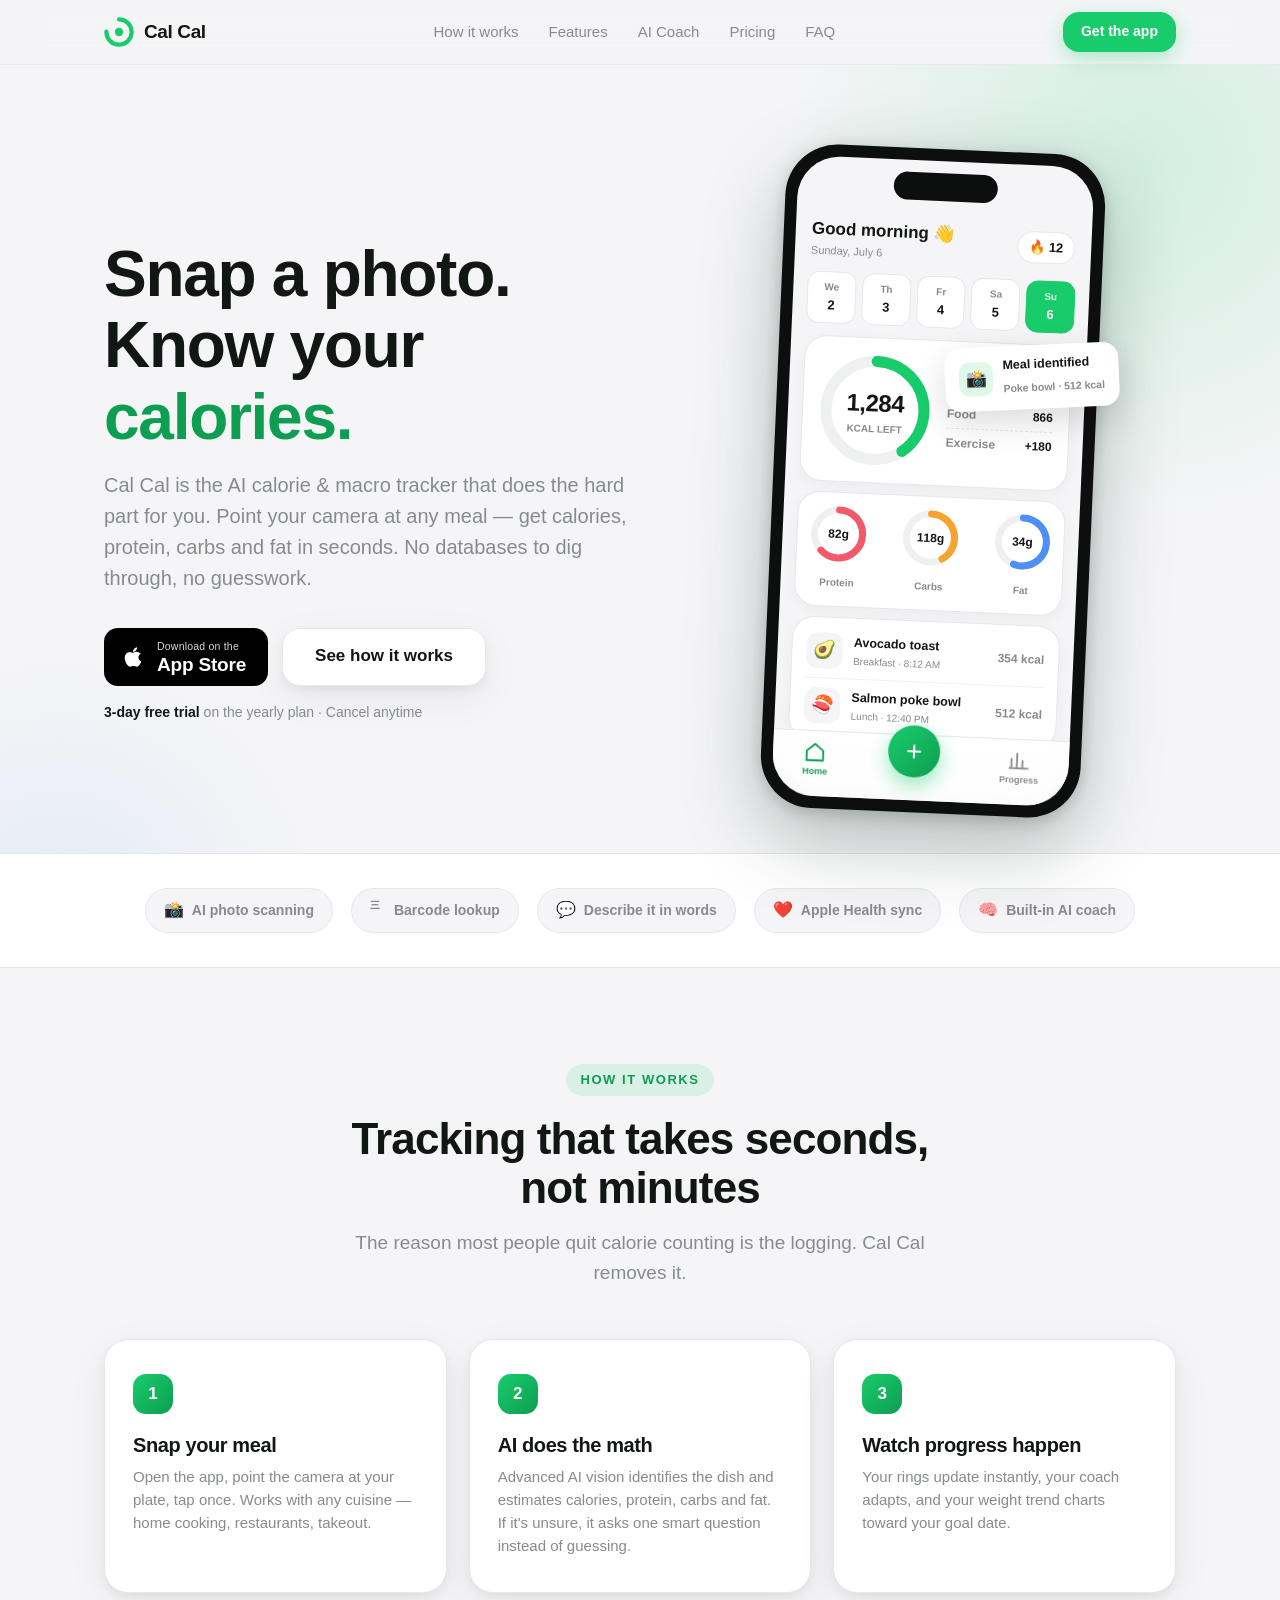
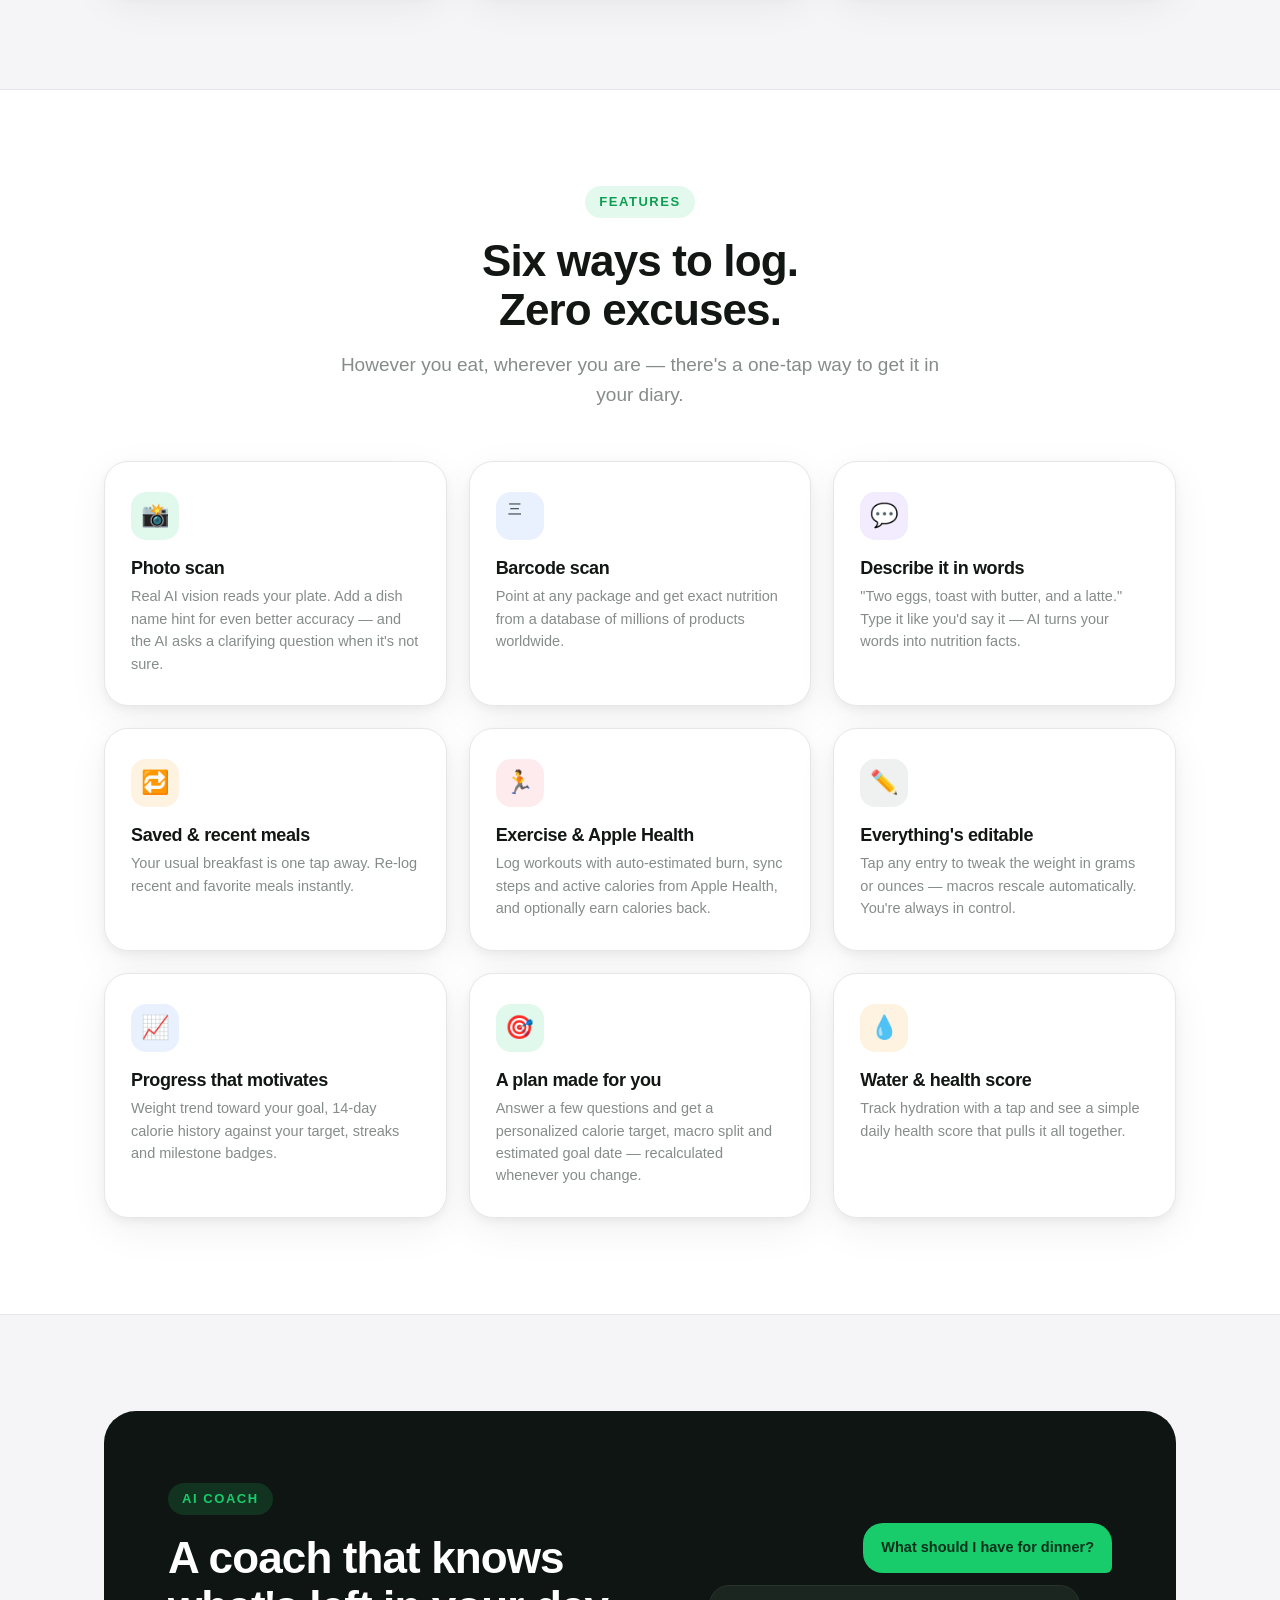
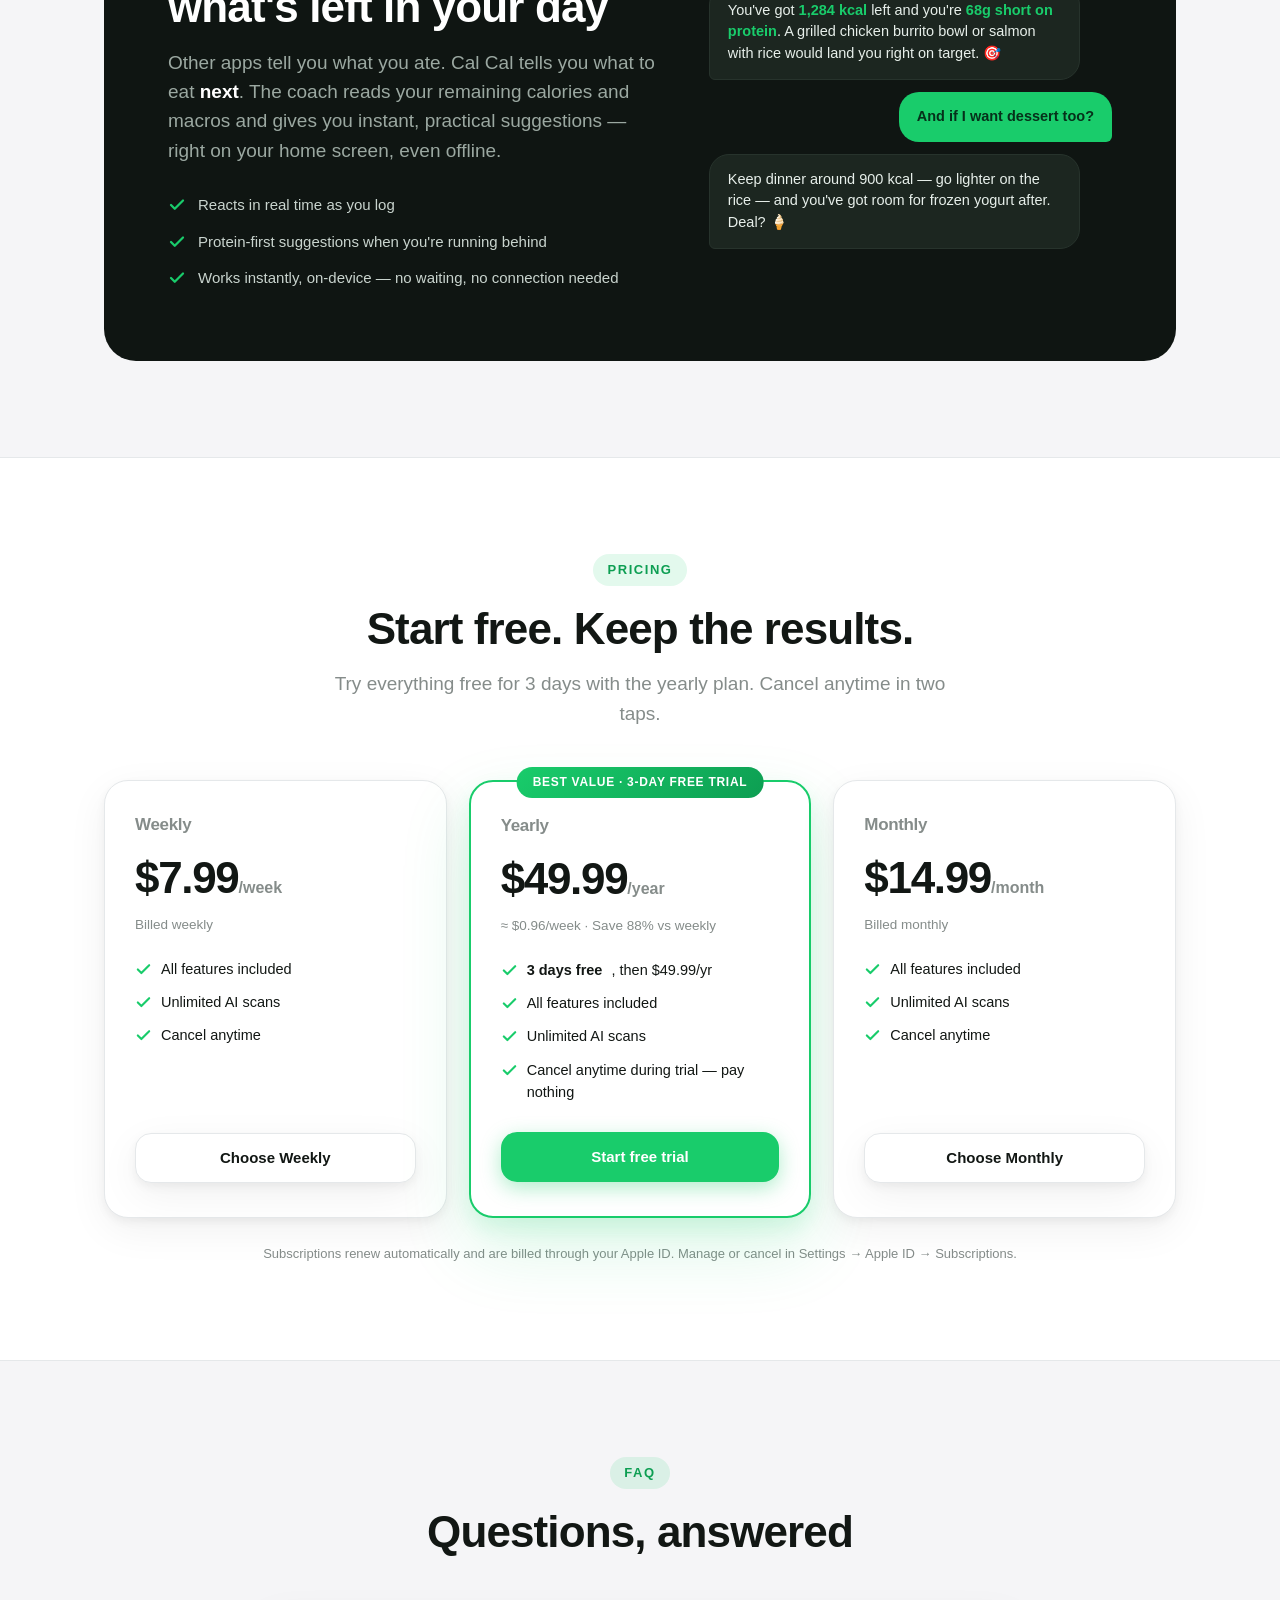
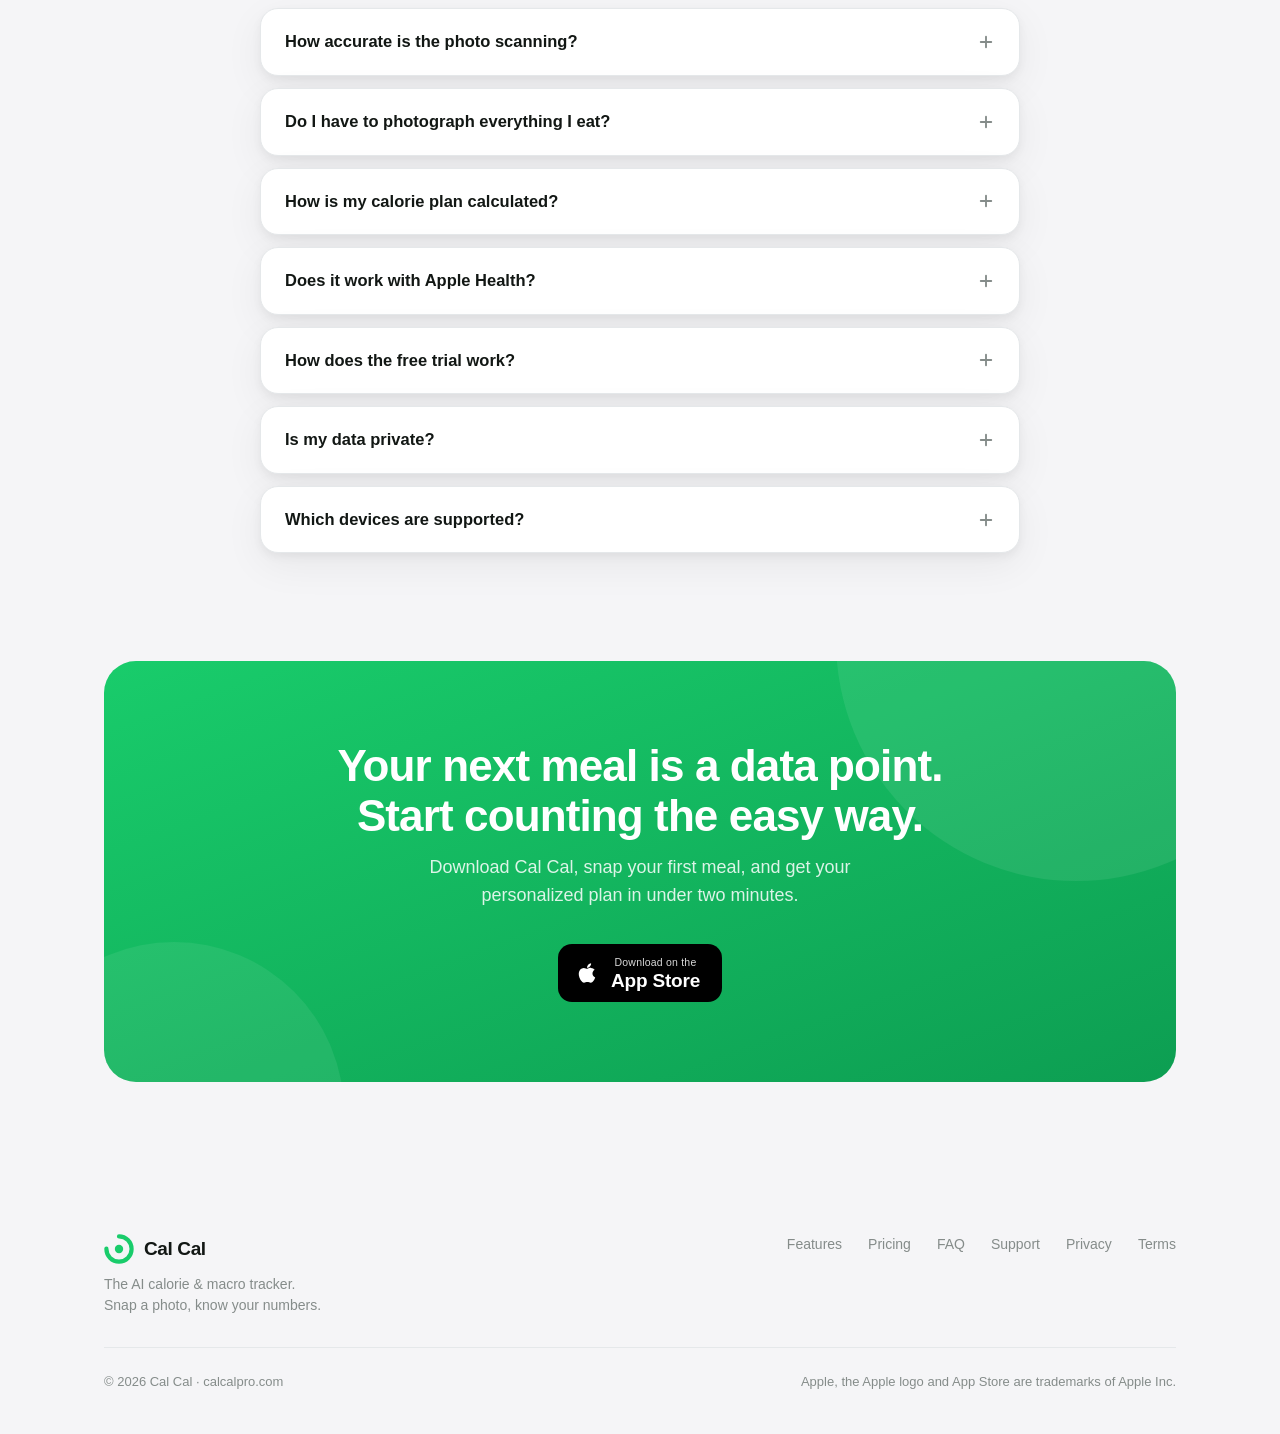
==== index.html @ b58362b8 "Add Cal Cal marketing website for calcalpro.com Static, dependency-free site for the Cal Cal AI calo" ====
<!DOCTYPE html>
<html lang="en">
<head>
<meta charset="UTF-8">
<meta name="viewport" content="width=device-width, initial-scale=1.0">
<title>Cal Cal — Snap a photo. Know your calories.</title>
<meta name="description" content="Cal Cal is the AI calorie & macro tracker. Snap a photo of your meal and get calories, protein, carbs and fat in seconds. Barcode scanning, AI coach, progress charts and Apple Health.">
<link rel="canonical" href="https://calcalpro.com/">
<meta property="og:title" content="Cal Cal — Snap a photo. Know your calories.">
<meta property="og:description" content="The AI calorie & macro tracker. Point your camera at any meal and get calories and macros in seconds.">
<meta property="og:url" content="https://calcalpro.com/">
<meta property="og:type" content="website">
<meta name="twitter:card" content="summary_large_image">
<meta name="theme-color" content="#19CC6B">
<link rel="icon" href="data:image/svg+xml,%3Csvg xmlns='http://www.w3.org/2000/svg' viewBox='0 0 100 100'%3E%3Ccircle cx='50' cy='50' r='42' fill='none' stroke='%2319CC6B' stroke-width='14' stroke-linecap='round' stroke-dasharray='198 66' transform='rotate(-90 50 50)'/%3E%3Ccircle cx='50' cy='50' r='14' fill='%2319CC6B'/%3E%3C/svg%3E">
<style>
  :root{
    --accent:#19CC6B; --accent-dark:#0D9E52;
    --protein:#F2596B; --carbs:#F7A32E; --fat:#4D8FF2;
    --bg:#F5F5F7; --card:#FFFFFF;
    --ink:#121714; --ink-2:#858C8A; --hairline:#E5E8EA;
    --radius:24px;
    --shadow:0 4px 10px rgba(0,0,0,.05), 0 12px 40px rgba(0,0,0,.06);
    --font:-apple-system,BlinkMacSystemFont,"SF Pro Display","Segoe UI",Roboto,Inter,Helvetica,Arial,sans-serif;
  }
  *{margin:0;padding:0;box-sizing:border-box}
  html{scroll-behavior:smooth;-webkit-text-size-adjust:100%}
  body{font-family:var(--font);background:var(--bg);color:var(--ink);line-height:1.55;overflow-x:hidden}
  img,svg{display:block;max-width:100%}
  a{color:inherit;text-decoration:none}
  .wrap{max-width:1120px;margin:0 auto;padding:0 24px}
  section{padding:96px 0}
  h1,h2,h3{letter-spacing:-.02em;line-height:1.12}
  h2{font-size:clamp(30px,4.4vw,44px);font-weight:800}
  .kicker{display:inline-block;font-size:13px;font-weight:700;letter-spacing:.12em;text-transform:uppercase;color:var(--accent-dark);background:rgba(25,204,107,.12);padding:6px 14px;border-radius:999px;margin-bottom:18px}
  .sub{font-size:19px;color:var(--ink-2);max-width:640px;margin-top:16px}
  .center{text-align:center}
  .center .sub{margin-left:auto;margin-right:auto}

  /* ---------- header ---------- */
  header{position:sticky;top:0;z-index:50;background:rgba(245,245,247,.82);backdrop-filter:saturate(180%) blur(18px);-webkit-backdrop-filter:saturate(180%) blur(18px);border-bottom:1px solid rgba(0,0,0,.05)}
  .nav{display:flex;align-items:center;justify-content:space-between;height:64px}
  .logo{display:flex;align-items:center;gap:10px;font-weight:800;font-size:19px;letter-spacing:-.02em}
  .logo svg{width:30px;height:30px}
  .nav-links{display:flex;gap:30px;font-size:15px;font-weight:500;color:var(--ink-2)}
  .nav-links a:hover{color:var(--ink)}
  .btn{display:inline-flex;align-items:center;justify-content:center;gap:8px;font-weight:600;border-radius:16px;cursor:pointer;transition:transform .15s ease,box-shadow .15s ease,background .15s ease;border:0}
  .btn:active{transform:scale(.97)}
  .btn-primary{background:var(--accent);color:#fff;box-shadow:0 6px 20px rgba(25,204,107,.35)}
  .btn-primary:hover{background:var(--accent-dark)}
  .btn-nav{height:40px;padding:0 18px;font-size:14px}
  .btn-big{height:58px;padding:0 32px;font-size:17px;border-radius:18px}
  .btn-ghost{background:#fff;color:var(--ink);border:1px solid var(--hairline);box-shadow:var(--shadow)}
  .btn-ghost:hover{border-color:#d5d9db}
  @media(max-width:760px){.nav-links{display:none}}

  /* ---------- hero ---------- */
  .hero{padding:84px 0 40px;position:relative}
  .hero .wrap{display:grid;grid-template-columns:1.05fr .95fr;gap:48px;align-items:center}
  .hero h1{font-size:clamp(40px,6vw,64px);font-weight:800}
  .hero h1 em{font-style:normal;color:var(--accent-dark);position:relative;white-space:nowrap}
  .hero .sub{font-size:20px}
  .hero-ctas{display:flex;gap:14px;margin-top:34px;flex-wrap:wrap;align-items:center}
  .hero-note{margin-top:16px;font-size:14px;color:var(--ink-2)}
  .hero-note strong{color:var(--ink)}
  .hero-bg{position:absolute;inset:0;pointer-events:none;overflow:hidden}
  .hero-bg::before{content:"";position:absolute;width:720px;height:720px;right:-220px;top:-260px;border-radius:50%;background:radial-gradient(closest-side,rgba(25,204,107,.16),transparent)}
  .hero-bg::after{content:"";position:absolute;width:520px;height:520px;left:-200px;bottom:-320px;border-radius:50%;background:radial-gradient(closest-side,rgba(77,143,242,.10),transparent)}
  @media(max-width:900px){.hero .wrap{grid-template-columns:1fr;gap:56px}.hero{padding-top:56px}}

  /* app store badge */
  .store-badge{display:inline-flex;align-items:center;gap:11px;background:#000;color:#fff;border-radius:14px;padding:10px 22px 10px 16px;transition:transform .15s ease,opacity .15s ease}
  .store-badge:hover{opacity:.85}
  .store-badge:active{transform:scale(.97)}
  .store-badge .apple{width:26px;height:26px}
  .store-badge small{display:block;font-size:10.5px;font-weight:400;opacity:.85;letter-spacing:.02em}
  .store-badge b{display:block;font-size:19px;font-weight:600;letter-spacing:-.01em;line-height:1.15}

  /* ---------- phone mockup ---------- */
  .phone-scene{display:flex;justify-content:center;perspective:1200px}
  .phone{width:320px;background:#0d0f0e;border-radius:52px;padding:12px;box-shadow:0 30px 80px rgba(10,40,25,.28),0 4px 16px rgba(0,0,0,.18);transform:rotate(2.5deg)}
  .screen{background:var(--bg);border-radius:42px;overflow:hidden;position:relative;padding:14px 14px 0;height:640px}
  .notch{position:absolute;top:12px;left:50%;transform:translateX(-50%);width:104px;height:28px;background:#0d0f0e;border-radius:16px;z-index:5}
  .scr-head{display:flex;align-items:center;justify-content:space-between;margin:46px 2px 12px}
  .scr-head .hi{font-size:17px;font-weight:700}
  .scr-head .hi small{display:block;font-size:11px;font-weight:500;color:var(--ink-2)}
  .flame{display:flex;align-items:center;gap:5px;background:#fff;border:1px solid var(--hairline);border-radius:999px;padding:5px 11px;font-size:13px;font-weight:700}
  .days{display:flex;gap:6px;margin-bottom:12px}
  .day{flex:1;text-align:center;font-size:10px;font-weight:600;color:var(--ink-2);background:#fff;border:1px solid var(--hairline);border-radius:12px;padding:7px 0}
  .day b{display:block;font-size:13px;color:var(--ink)}
  .day.on{background:var(--accent);border-color:var(--accent);color:rgba(255,255,255,.85)}
  .day.on b{color:#fff}
  .cardm{background:#fff;border:1px solid var(--hairline);border-radius:22px;box-shadow:0 4px 14px rgba(0,0,0,.04)}
  .cal-card{display:flex;align-items:center;gap:16px;padding:16px}
  .ring-wrap{position:relative;width:112px;height:112px;flex:none}
  .ring-wrap svg{transform:rotate(-90deg)}
  .ring-track{fill:none;stroke:#EEF1F0;stroke-width:11}
  .ring-fill{fill:none;stroke:var(--accent);stroke-width:11;stroke-linecap:round;stroke-dasharray:308;stroke-dashoffset:308;transition:stroke-dashoffset 1.4s cubic-bezier(.22,.9,.35,1)}
  .ring-label{position:absolute;inset:0;display:flex;flex-direction:column;align-items:center;justify-content:center;text-align:center}
  .ring-label b{font-size:24px;letter-spacing:-.02em}
  .ring-label span{font-size:10px;color:var(--ink-2);font-weight:600}
  .cal-side{flex:1}
  .cal-side .row{display:flex;justify-content:space-between;font-size:12px;color:var(--ink-2);font-weight:600;padding:5px 0;border-bottom:1px dashed var(--hairline)}
  .cal-side .row:last-child{border-bottom:0}
  .cal-side .row b{color:var(--ink);font-weight:700}
  .macros{display:flex;gap:10px;margin-top:10px}
  .macro{flex:1;padding:12px 8px;text-align:center}
  .mring{position:relative;width:58px;height:58px;margin:0 auto 6px}
  .mring svg{transform:rotate(-90deg)}
  .mtrack{fill:none;stroke:#EEF1F0;stroke-width:7}
  .mfill{fill:none;stroke-width:7;stroke-linecap:round;stroke-dasharray:151;stroke-dashoffset:151;transition:stroke-dashoffset 1.2s cubic-bezier(.22,.9,.35,1)}
  .mfill.p{stroke:var(--protein)} .mfill.c{stroke:var(--carbs)} .mfill.f{stroke:var(--fat)}
  .mring b{position:absolute;inset:0;display:flex;align-items:center;justify-content:center;font-size:12px;font-weight:700}
  .macro span{font-size:10px;font-weight:600;color:var(--ink-2)}
  .food{margin-top:10px;padding:6px 14px}
  .food-row{display:flex;align-items:center;gap:11px;padding:9px 0;border-bottom:1px solid #F0F2F3}
  .food-row:last-child{border-bottom:0}
  .food-emoji{width:36px;height:36px;border-radius:11px;background:var(--bg);display:flex;align-items:center;justify-content:center;font-size:18px;flex:none}
  .food-name{font-size:12.5px;font-weight:700}
  .food-name small{display:block;font-size:10px;font-weight:500;color:var(--ink-2)}
  .food-kcal{margin-left:auto;font-size:12px;font-weight:700;color:var(--ink-2)}
  .tabbar{position:absolute;left:0;right:0;bottom:0;height:66px;background:rgba(255,255,255,.95);backdrop-filter:blur(10px);border-top:1px solid var(--hairline);display:flex;align-items:center;justify-content:space-around;padding-bottom:8px}
  .tab{font-size:9px;font-weight:600;color:var(--ink-2);text-align:center}
  .tab.on{color:var(--accent-dark)}
  .tab svg{width:22px;height:22px;margin:0 auto 2px}
  .plus{width:52px;height:52px;border-radius:50%;background:linear-gradient(135deg,var(--accent),var(--accent-dark));display:flex;align-items:center;justify-content:center;color:#fff;font-size:28px;font-weight:400;box-shadow:0 8px 20px rgba(25,204,107,.45);margin-top:-26px}
  .scan-chip{position:absolute;top:196px;right:-26px;background:#fff;border-radius:16px;box-shadow:0 12px 34px rgba(0,0,0,.14);padding:10px 14px;display:flex;gap:10px;align-items:center;transform:rotate(-2.5deg);animation:float 5s ease-in-out infinite}
  .scan-chip .ico{width:34px;height:34px;border-radius:10px;background:rgba(25,204,107,.14);display:flex;align-items:center;justify-content:center;font-size:17px}
  .scan-chip b{font-size:12.5px;display:block}
  .scan-chip small{font-size:10.5px;color:var(--ink-2);font-weight:600}
  @keyframes float{0%,100%{transform:rotate(-2.5deg) translateY(0)}50%{transform:rotate(-2.5deg) translateY(-9px)}}
  @media(max-width:380px){.phone{width:290px}.screen{height:600px}}

  /* ---------- logos strip ---------- */
  .strip{padding:34px 0;border-top:1px solid var(--hairline);border-bottom:1px solid var(--hairline);background:#fff}
  .strip .wrap{display:flex;gap:18px;justify-content:center;flex-wrap:wrap}
  .pill{display:flex;align-items:center;gap:8px;font-size:14px;font-weight:600;color:var(--ink-2);background:var(--bg);border:1px solid var(--hairline);border-radius:999px;padding:9px 18px}
  .pill span{font-size:16px}

  /* ---------- how it works ---------- */
  .steps{display:grid;grid-template-columns:repeat(3,1fr);gap:22px;margin-top:52px}
  .step{background:var(--card);border:1px solid var(--hairline);border-radius:var(--radius);padding:34px 28px;box-shadow:var(--shadow);position:relative}
  .step .num{width:40px;height:40px;border-radius:13px;background:linear-gradient(135deg,var(--accent),var(--accent-dark));color:#fff;font-weight:800;font-size:17px;display:flex;align-items:center;justify-content:center;margin-bottom:20px}
  .step h3{font-size:20px;margin-bottom:8px}
  .step p{color:var(--ink-2);font-size:15px}
  @media(max-width:820px){.steps{grid-template-columns:1fr}}

  /* ---------- features ---------- */
  .feat-grid{display:grid;grid-template-columns:repeat(3,1fr);gap:22px;margin-top:52px}
  .feat{background:var(--card);border:1px solid var(--hairline);border-radius:var(--radius);padding:30px 26px;box-shadow:var(--shadow);transition:transform .25s ease,box-shadow .25s ease}
  .feat:hover{transform:translateY(-4px);box-shadow:0 10px 18px rgba(0,0,0,.06),0 24px 60px rgba(0,0,0,.09)}
  .feat .ico{width:48px;height:48px;border-radius:15px;display:flex;align-items:center;justify-content:center;font-size:23px;margin-bottom:18px}
  .feat h3{font-size:18px;margin-bottom:7px}
  .feat p{color:var(--ink-2);font-size:14.5px}
  .t-green{background:rgba(25,204,107,.13)} .t-red{background:rgba(242,89,107,.12)} .t-amber{background:rgba(247,163,46,.14)} .t-blue{background:rgba(77,143,242,.12)} .t-purple{background:rgba(148,102,242,.12)} .t-gray{background:#EEF1F0}
  @media(max-width:900px){.feat-grid{grid-template-columns:repeat(2,1fr)}}
  @media(max-width:600px){.feat-grid{grid-template-columns:1fr}}

  /* ---------- coach ---------- */
  .coach{background:#0F1512;border-radius:32px;color:#fff;overflow:hidden}
  .coach-inner{display:grid;grid-template-columns:1.1fr .9fr;gap:48px;align-items:center;padding:72px 64px}
  .coach h2{color:#fff}
  .coach .sub{color:#9BA8A1}
  .coach .kicker{background:rgba(25,204,107,.16);color:var(--accent)}
  .chat{display:flex;flex-direction:column;gap:12px}
  .bubble{max-width:92%;padding:14px 18px;border-radius:20px;font-size:14.5px;line-height:1.5}
  .bubble.ai{background:#1C2620;border:1px solid #27332C;border-bottom-left-radius:6px;color:#E7EFEA}
  .bubble.ai b{color:var(--accent)}
  .bubble.me{background:var(--accent);color:#06301A;font-weight:600;align-self:flex-end;border-bottom-right-radius:6px}
  .coach-list{margin-top:28px;display:flex;flex-direction:column;gap:13px}
  .coach-li{display:flex;gap:12px;align-items:flex-start;font-size:15px;color:#C9D4CE}
  .coach-li svg{flex:none;margin-top:3px}
  @media(max-width:900px){.coach-inner{grid-template-columns:1fr;padding:48px 30px}}

  /* ---------- pricing ---------- */
  .plans{display:grid;grid-template-columns:repeat(3,1fr);gap:22px;margin-top:52px;align-items:stretch}
  .plan{background:var(--card);border:1px solid var(--hairline);border-radius:var(--radius);padding:34px 30px;box-shadow:var(--shadow);display:flex;flex-direction:column;position:relative}
  .plan.hot{border:2px solid var(--accent);box-shadow:0 10px 20px rgba(25,204,107,.12),0 30px 70px rgba(25,204,107,.16)}
  .plan .tag{position:absolute;top:-15px;left:50%;transform:translateX(-50%);background:linear-gradient(135deg,var(--accent),var(--accent-dark));color:#fff;font-size:12px;font-weight:700;letter-spacing:.06em;padding:6px 16px;border-radius:999px;white-space:nowrap}
  .plan h3{font-size:17px;color:var(--ink-2);font-weight:600}
  .price{font-size:44px;font-weight:800;letter-spacing:-.03em;margin:10px 0 2px}
  .price small{font-size:16px;font-weight:600;color:var(--ink-2);letter-spacing:0}
  .per{font-size:13.5px;color:var(--ink-2);margin-bottom:22px}
  .plan ul{list-style:none;display:flex;flex-direction:column;gap:11px;font-size:14.5px;margin-bottom:28px}
  .plan li{display:flex;gap:9px;align-items:flex-start}
  .plan li svg{flex:none;margin-top:3px}
  .plan .btn{margin-top:auto;width:100%;height:50px;font-size:15px}
  .fineprint{margin-top:26px;font-size:13px;color:var(--ink-2);text-align:center}
  @media(max-width:860px){.plans{grid-template-columns:1fr;max-width:420px;margin-left:auto;margin-right:auto}}

  /* ---------- faq ---------- */
  .faq{max-width:760px;margin:52px auto 0}
  details{background:var(--card);border:1px solid var(--hairline);border-radius:18px;margin-bottom:12px;box-shadow:var(--shadow);overflow:hidden}
  summary{list-style:none;cursor:pointer;padding:20px 24px;font-weight:700;font-size:16.5px;display:flex;justify-content:space-between;align-items:center;gap:16px}
  summary::-webkit-details-marker{display:none}
  summary .chev{flex:none;transition:transform .25s ease;color:var(--ink-2)}
  details[open] summary .chev{transform:rotate(45deg)}
  details .a{padding:0 24px 20px;color:var(--ink-2);font-size:15px}

  /* ---------- final cta ---------- */
  .final{background:linear-gradient(160deg,var(--accent) 0%,var(--accent-dark) 100%);border-radius:32px;color:#fff;text-align:center;padding:80px 32px;position:relative;overflow:hidden}
  .final::before{content:"";position:absolute;width:480px;height:480px;border-radius:50%;background:rgba(255,255,255,.08);top:-260px;right:-140px}
  .final::after{content:"";position:absolute;width:340px;height:340px;border-radius:50%;background:rgba(255,255,255,.07);bottom:-200px;left:-100px}
  .final h2{color:#fff;position:relative}
  .final p{color:rgba(255,255,255,.85);font-size:18px;margin:14px auto 34px;max-width:520px;position:relative}
  .final .store-badge{position:relative}

  /* ---------- footer ---------- */
  footer{padding:56px 0 42px;color:var(--ink-2);font-size:14px}
  .foot{display:flex;justify-content:space-between;gap:28px;flex-wrap:wrap;align-items:flex-start}
  .foot .logo{color:var(--ink)}
  .foot-links{display:flex;gap:26px;flex-wrap:wrap}
  .foot-links a:hover{color:var(--ink)}
  .copyright{margin-top:30px;padding-top:24px;border-top:1px solid var(--hairline);display:flex;justify-content:space-between;gap:12px;flex-wrap:wrap;font-size:13px}

  /* ---------- reveal ---------- */
  .reveal{opacity:0;transform:translateY(26px);transition:opacity .7s ease,transform .7s ease}
  .reveal.in{opacity:1;transform:none}
  @media(prefers-reduced-motion:reduce){
    .reveal{opacity:1;transform:none;transition:none}
    .scan-chip{animation:none}
    html{scroll-behavior:auto}
  }
</style>
</head>
<body>

<header>
  <div class="wrap nav">
    <a class="logo" href="#top" aria-label="Cal Cal home">
      <svg viewBox="0 0 100 100" aria-hidden="true"><circle cx="50" cy="50" r="42" fill="none" stroke="#19CC6B" stroke-width="14" stroke-linecap="round" stroke-dasharray="198 66" transform="rotate(-90 50 50)"/><circle cx="50" cy="50" r="14" fill="#19CC6B"/></svg>
      Cal Cal
    </a>
    <nav class="nav-links" aria-label="Main">
      <a href="#how">How it works</a>
      <a href="#features">Features</a>
      <a href="#coach">AI Coach</a>
      <a href="#pricing">Pricing</a>
      <a href="#faq">FAQ</a>
    </nav>
    <a class="btn btn-primary btn-nav" href="#pricing">Get the app</a>
  </div>
</header>

<!-- ================= HERO ================= -->
<section class="hero" id="top">
  <div class="hero-bg" aria-hidden="true"></div>
  <div class="wrap">
    <div>
      <h1>Snap a photo.<br>Know your <em>calories.</em></h1>
      <p class="sub">Cal Cal is the AI calorie &amp; macro tracker that does the hard part for you. Point your camera at any meal — get calories, protein, carbs and fat in seconds. No databases to dig through, no guesswork.</p>
      <div class="hero-ctas">
        <a class="store-badge" href="#pricing" aria-label="Download on the App Store">
          <svg class="apple" viewBox="0 0 24 24" fill="currentColor" aria-hidden="true"><path d="M17.05 20.28c-.98.95-2.05.8-3.08.35-1.09-.46-2.09-.48-3.24 0-1.44.62-2.2.44-3.06-.35C2.79 15.25 3.51 7.59 9.05 7.31c1.35.07 2.29.74 3.08.8 1.18-.24 2.31-.93 3.57-.84 1.51.12 2.65.72 3.4 1.8-3.12 1.87-2.38 5.98.48 7.13-.57 1.5-1.31 2.99-2.53 4.08ZM12.03 7.25c-.15-2.23 1.66-4.07 3.74-4.25.29 2.58-2.34 4.5-3.74 4.25Z"/></svg>
          <span><small>Download on the</small><b>App Store</b></span>
        </a>
        <a class="btn btn-ghost btn-big" href="#how">See how it works</a>
      </div>
      <p class="hero-note"><strong>3-day free trial</strong> on the yearly plan · Cancel anytime</p>
    </div>

    <div class="phone-scene reveal">
      <div style="position:relative">
        <div class="phone" aria-hidden="true">
          <div class="screen">
            <div class="notch"></div>
            <div class="scr-head">
              <div class="hi">Good morning 👋<small>Sunday, July 6</small></div>
              <div class="flame">🔥 12</div>
            </div>
            <div class="days">
              <div class="day">We<b>2</b></div><div class="day">Th<b>3</b></div><div class="day">Fr<b>4</b></div><div class="day">Sa<b>5</b></div><div class="day on">Su<b>6</b></div>
            </div>
            <div class="cardm cal-card">
              <div class="ring-wrap">
                <svg width="112" height="112" viewBox="0 0 112 112">
                  <circle class="ring-track" cx="56" cy="56" r="49"/>
                  <circle class="ring-fill" id="calRing" cx="56" cy="56" r="49"/>
                </svg>
                <div class="ring-label"><b>1,284</b><span>KCAL LEFT</span></div>
              </div>
              <div class="cal-side">
                <div class="row">Goal <b>2,150</b></div>
                <div class="row">Food <b>866</b></div>
                <div class="row">Exercise <b>+180</b></div>
              </div>
            </div>
            <div class="cardm macros">
              <div class="macro">
                <div class="mring"><svg width="58" height="58" viewBox="0 0 58 58"><circle class="mtrack" cx="29" cy="29" r="24"/><circle class="mfill p" data-fill="62" cx="29" cy="29" r="24"/></svg><b>82g</b></div>
                <span>Protein</span>
              </div>
              <div class="macro">
                <div class="mring"><svg width="58" height="58" viewBox="0 0 58 58"><circle class="mtrack" cx="29" cy="29" r="24"/><circle class="mfill c" data-fill="41" cx="29" cy="29" r="24"/></svg><b>118g</b></div>
                <span>Carbs</span>
              </div>
              <div class="macro">
                <div class="mring"><svg width="58" height="58" viewBox="0 0 58 58"><circle class="mtrack" cx="29" cy="29" r="24"/><circle class="mfill f" data-fill="55" cx="29" cy="29" r="24"/></svg><b>34g</b></div>
                <span>Fat</span>
              </div>
            </div>
            <div class="cardm food">
              <div class="food-row">
                <div class="food-emoji">🥑</div>
                <div class="food-name">Avocado toast<small>Breakfast · 8:12 AM</small></div>
                <div class="food-kcal">354 kcal</div>
              </div>
              <div class="food-row">
                <div class="food-emoji">🍣</div>
                <div class="food-name">Salmon poke bowl<small>Lunch · 12:40 PM</small></div>
                <div class="food-kcal">512 kcal</div>
              </div>
            </div>
            <div class="tabbar">
              <div class="tab on"><svg viewBox="0 0 24 24" fill="none" stroke="currentColor" stroke-width="2" stroke-linecap="round" stroke-linejoin="round"><path d="M3 10.5 12 3l9 7.5V21H3z"/></svg>Home</div>
              <div class="plus">+</div>
              <div class="tab"><svg viewBox="0 0 24 24" fill="none" stroke="currentColor" stroke-width="2" stroke-linecap="round"><path d="M4 20V10M10 20V4M16 20v-8M22 20H2"/></svg>Progress</div>
            </div>
          </div>
        </div>
        <div class="scan-chip">
          <div class="ico">📸</div>
          <div><b>Meal identified</b><small>Poke bowl · 512 kcal</small></div>
        </div>
      </div>
    </div>
  </div>
</section>

<!-- ================= STRIP ================= -->
<div class="strip">
  <div class="wrap">
    <div class="pill"><span>📸</span> AI photo scanning</div>
    <div class="pill"><span>㆔</span> Barcode lookup</div>
    <div class="pill"><span>💬</span> Describe it in words</div>
    <div class="pill"><span>❤️</span> Apple Health sync</div>
    <div class="pill"><span>🧠</span> Built-in AI coach</div>
  </div>
</div>

<!-- ================= HOW ================= -->
<section id="how">
  <div class="wrap center">
    <span class="kicker">How it works</span>
    <h2>Tracking that takes seconds,<br>not minutes</h2>
    <p class="sub">The reason most people quit calorie counting is the logging. Cal Cal removes it.</p>
    <div class="steps">
      <div class="step reveal" style="text-align:left">
        <div class="num">1</div>
        <h3>Snap your meal</h3>
        <p>Open the app, point the camera at your plate, tap once. Works with any cuisine — home cooking, restaurants, takeout.</p>
      </div>
      <div class="step reveal" style="text-align:left;transition-delay:.1s">
        <div class="num">2</div>
        <h3>AI does the math</h3>
        <p>Advanced AI vision identifies the dish and estimates calories, protein, carbs and fat. If it's unsure, it asks one smart question instead of guessing.</p>
      </div>
      <div class="step reveal" style="text-align:left;transition-delay:.2s">
        <div class="num">3</div>
        <h3>Watch progress happen</h3>
        <p>Your rings update instantly, your coach adapts, and your weight trend charts toward your goal date.</p>
      </div>
    </div>
  </div>
</section>

<!-- ================= FEATURES ================= -->
<section id="features" style="background:#fff;border-top:1px solid var(--hairline);border-bottom:1px solid var(--hairline)">
  <div class="wrap center">
    <span class="kicker">Features</span>
    <h2>Six ways to log.<br>Zero excuses.</h2>
    <p class="sub">However you eat, wherever you are — there's a one-tap way to get it in your diary.</p>
    <div class="feat-grid" style="text-align:left">
      <div class="feat reveal"><div class="ico t-green">📸</div><h3>Photo scan</h3><p>Real AI vision reads your plate. Add a dish name hint for even better accuracy — and the AI asks a clarifying question when it's not sure.</p></div>
      <div class="feat reveal" style="transition-delay:.05s"><div class="ico t-blue">㆔</div><h3>Barcode scan</h3><p>Point at any package and get exact nutrition from a database of millions of products worldwide.</p></div>
      <div class="feat reveal" style="transition-delay:.1s"><div class="ico t-purple">💬</div><h3>Describe it in words</h3><p>"Two eggs, toast with butter, and a latte." Type it like you'd say it — AI turns your words into nutrition facts.</p></div>
      <div class="feat reveal"><div class="ico t-amber">🔁</div><h3>Saved &amp; recent meals</h3><p>Your usual breakfast is one tap away. Re-log recent and favorite meals instantly.</p></div>
      <div class="feat reveal" style="transition-delay:.05s"><div class="ico t-red">🏃</div><h3>Exercise &amp; Apple Health</h3><p>Log workouts with auto-estimated burn, sync steps and active calories from Apple Health, and optionally earn calories back.</p></div>
      <div class="feat reveal" style="transition-delay:.1s"><div class="ico t-gray">✏️</div><h3>Everything's editable</h3><p>Tap any entry to tweak the weight in grams or ounces — macros rescale automatically. You're always in control.</p></div>
      <div class="feat reveal"><div class="ico t-blue">📈</div><h3>Progress that motivates</h3><p>Weight trend toward your goal, 14-day calorie history against your target, streaks and milestone badges.</p></div>
      <div class="feat reveal" style="transition-delay:.05s"><div class="ico t-green">🎯</div><h3>A plan made for you</h3><p>Answer a few questions and get a personalized calorie target, macro split and estimated goal date — recalculated whenever you change.</p></div>
      <div class="feat reveal" style="transition-delay:.1s"><div class="ico t-amber">💧</div><h3>Water &amp; health score</h3><p>Track hydration with a tap and see a simple daily health score that pulls it all together.</p></div>
    </div>
  </div>
</section>

<!-- ================= COACH ================= -->
<section id="coach">
  <div class="wrap">
    <div class="coach reveal">
      <div class="coach-inner">
        <div>
          <span class="kicker">AI Coach</span>
          <h2>A coach that knows what's left in your day</h2>
          <p class="sub">Other apps tell you what you ate. Cal Cal tells you what to eat <b style="color:#fff">next</b>. The coach reads your remaining calories and macros and gives you instant, practical suggestions — right on your home screen, even offline.</p>
          <div class="coach-list">
            <div class="coach-li"><svg width="18" height="18" viewBox="0 0 24 24" fill="none" stroke="#19CC6B" stroke-width="3" stroke-linecap="round" stroke-linejoin="round"><path d="M20 6 9 17l-5-5"/></svg>Reacts in real time as you log</div>
            <div class="coach-li"><svg width="18" height="18" viewBox="0 0 24 24" fill="none" stroke="#19CC6B" stroke-width="3" stroke-linecap="round" stroke-linejoin="round"><path d="M20 6 9 17l-5-5"/></svg>Protein-first suggestions when you're running behind</div>
            <div class="coach-li"><svg width="18" height="18" viewBox="0 0 24 24" fill="none" stroke="#19CC6B" stroke-width="3" stroke-linecap="round" stroke-linejoin="round"><path d="M20 6 9 17l-5-5"/></svg>Works instantly, on-device — no waiting, no connection needed</div>
          </div>
        </div>
        <div class="chat" aria-hidden="true">
          <div class="bubble me">What should I have for dinner?</div>
          <div class="bubble ai">You've got <b>1,284 kcal</b> left and you're <b>68g short on protein</b>. A grilled chicken burrito bowl or salmon with rice would land you right on target. 🎯</div>
          <div class="bubble me">And if I want dessert too?</div>
          <div class="bubble ai">Keep dinner around 900 kcal — go lighter on the rice — and you've got room for frozen yogurt after. Deal? 🍦</div>
        </div>
      </div>
    </div>
  </div>
</section>

<!-- ================= PRICING ================= -->
<section id="pricing" style="background:#fff;border-top:1px solid var(--hairline);border-bottom:1px solid var(--hairline)">
  <div class="wrap center">
    <span class="kicker">Pricing</span>
    <h2>Start free. Keep the results.</h2>
    <p class="sub">Try everything free for 3 days with the yearly plan. Cancel anytime in two taps.</p>
    <div class="plans" style="text-align:left">
      <div class="plan reveal">
        <h3>Weekly</h3>
        <div class="price">$7.99<small>/week</small></div>
        <div class="per">Billed weekly</div>
        <ul>
          <li><svg width="17" height="17" viewBox="0 0 24 24" fill="none" stroke="#19CC6B" stroke-width="3" stroke-linecap="round" stroke-linejoin="round"><path d="M20 6 9 17l-5-5"/></svg>All features included</li>
          <li><svg width="17" height="17" viewBox="0 0 24 24" fill="none" stroke="#19CC6B" stroke-width="3" stroke-linecap="round" stroke-linejoin="round"><path d="M20 6 9 17l-5-5"/></svg>Unlimited AI scans</li>
          <li><svg width="17" height="17" viewBox="0 0 24 24" fill="none" stroke="#19CC6B" stroke-width="3" stroke-linecap="round" stroke-linejoin="round"><path d="M20 6 9 17l-5-5"/></svg>Cancel anytime</li>
        </ul>
        <a class="btn btn-ghost" href="#pricing">Choose Weekly</a>
      </div>
      <div class="plan hot reveal" style="transition-delay:.08s">
        <div class="tag">BEST VALUE · 3-DAY FREE TRIAL</div>
        <h3>Yearly</h3>
        <div class="price">$49.99<small>/year</small></div>
        <div class="per">≈ $0.96/week · Save 88% vs weekly</div>
        <ul>
          <li><svg width="17" height="17" viewBox="0 0 24 24" fill="none" stroke="#19CC6B" stroke-width="3" stroke-linecap="round" stroke-linejoin="round"><path d="M20 6 9 17l-5-5"/></svg><b>3 days free</b>, then $49.99/yr</li>
          <li><svg width="17" height="17" viewBox="0 0 24 24" fill="none" stroke="#19CC6B" stroke-width="3" stroke-linecap="round" stroke-linejoin="round"><path d="M20 6 9 17l-5-5"/></svg>All features included</li>
          <li><svg width="17" height="17" viewBox="0 0 24 24" fill="none" stroke="#19CC6B" stroke-width="3" stroke-linecap="round" stroke-linejoin="round"><path d="M20 6 9 17l-5-5"/></svg>Unlimited AI scans</li>
          <li><svg width="17" height="17" viewBox="0 0 24 24" fill="none" stroke="#19CC6B" stroke-width="3" stroke-linecap="round" stroke-linejoin="round"><path d="M20 6 9 17l-5-5"/></svg>Cancel anytime during trial — pay nothing</li>
        </ul>
        <a class="btn btn-primary" href="#pricing">Start free trial</a>
      </div>
      <div class="plan reveal" style="transition-delay:.16s">
        <h3>Monthly</h3>
        <div class="price">$14.99<small>/month</small></div>
        <div class="per">Billed monthly</div>
        <ul>
          <li><svg width="17" height="17" viewBox="0 0 24 24" fill="none" stroke="#19CC6B" stroke-width="3" stroke-linecap="round" stroke-linejoin="round"><path d="M20 6 9 17l-5-5"/></svg>All features included</li>
          <li><svg width="17" height="17" viewBox="0 0 24 24" fill="none" stroke="#19CC6B" stroke-width="3" stroke-linecap="round" stroke-linejoin="round"><path d="M20 6 9 17l-5-5"/></svg>Unlimited AI scans</li>
          <li><svg width="17" height="17" viewBox="0 0 24 24" fill="none" stroke="#19CC6B" stroke-width="3" stroke-linecap="round" stroke-linejoin="round"><path d="M20 6 9 17l-5-5"/></svg>Cancel anytime</li>
        </ul>
        <a class="btn btn-ghost" href="#pricing">Choose Monthly</a>
      </div>
    </div>
    <p class="fineprint">Subscriptions renew automatically and are billed through your Apple ID. Manage or cancel in Settings → Apple ID → Subscriptions.</p>
  </div>
</section>

<!-- ================= FAQ ================= -->
<section id="faq">
  <div class="wrap center">
    <span class="kicker">FAQ</span>
    <h2>Questions, answered</h2>
    <div class="faq" style="text-align:left">
      <details>
        <summary>How accurate is the photo scanning? <svg class="chev" width="18" height="18" viewBox="0 0 24 24" fill="none" stroke="currentColor" stroke-width="2.5" stroke-linecap="round"><path d="M12 5v14M5 12h14"/></svg></summary>
        <div class="a">Cal Cal uses state-of-the-art AI vision to identify your food and estimate portions. You can add a short dish-name hint for better results, and when the AI isn't confident it asks you one clarifying question instead of silently guessing. Every value stays editable — adjust the weight in grams or ounces and the macros rescale automatically.</div>
      </details>
      <details>
        <summary>Do I have to photograph everything I eat? <svg class="chev" width="18" height="18" viewBox="0 0 24 24" fill="none" stroke="currentColor" stroke-width="2.5" stroke-linecap="round"><path d="M12 5v14M5 12h14"/></svg></summary>
        <div class="a">No — photos are just the fastest option. You can also scan a barcode, describe your meal in plain words, re-log a saved or recent meal in one tap, or type it in manually. Six ways to log, so there's always one that fits the moment.</div>
      </details>
      <details>
        <summary>How is my calorie plan calculated? <svg class="chev" width="18" height="18" viewBox="0 0 24 24" fill="none" stroke="currentColor" stroke-width="2.5" stroke-linecap="round"><path d="M12 5v14M5 12h14"/></svg></summary>
        <div class="a">During onboarding you answer a few quick questions — goal, age, body metrics, activity level and desired pace. Cal Cal builds a personalized daily calorie target, macro split, and an estimated goal date. Change your details or your pace anytime and the plan recalculates.</div>
      </details>
      <details>
        <summary>Does it work with Apple Health? <svg class="chev" width="18" height="18" viewBox="0 0 24 24" fill="none" stroke="currentColor" stroke-width="2.5" stroke-linecap="round"><path d="M12 5v14M5 12h14"/></svg></summary>
        <div class="a">Yes. Cal Cal reads your steps and active calories from Apple Health, and you can optionally add exercise calories back into your daily budget — or enable rollover so unused calories carry into tomorrow.</div>
      </details>
      <details>
        <summary>How does the free trial work? <svg class="chev" width="18" height="18" viewBox="0 0 24 24" fill="none" stroke="currentColor" stroke-width="2.5" stroke-linecap="round"><path d="M12 5v14M5 12h14"/></svg></summary>
        <div class="a">The yearly plan starts with a 3-day free trial — full access to everything. If you cancel before the trial ends, you pay nothing. Subscriptions are billed through your Apple ID and can be cancelled anytime in your iPhone's Settings.</div>
      </details>
      <details>
        <summary>Is my data private? <svg class="chev" width="18" height="18" viewBox="0 0 24 24" fill="none" stroke="currentColor" stroke-width="2.5" stroke-linecap="round"><path d="M12 5v14M5 12h14"/></svg></summary>
        <div class="a">Your food diary, weight history and plan live on your device. Meal photos are sent securely for analysis only and aren't used to build advertising profiles. See our <a href="privacy.html" style="color:var(--accent-dark);font-weight:600">Privacy Policy</a> for the full details.</div>
      </details>
      <details>
        <summary>Which devices are supported? <svg class="chev" width="18" height="18" viewBox="0 0 24 24" fill="none" stroke="currentColor" stroke-width="2.5" stroke-linecap="round"><path d="M12 5v14M5 12h14"/></svg></summary>
        <div class="a">Cal Cal is built for iPhone and requires iOS 17 or later. An Android version is on the roadmap — <a href="support.html" style="color:var(--accent-dark);font-weight:600">let us know</a> if you want it and we'll email you when it ships.</div>
      </details>
    </div>
  </div>
</section>

<!-- ================= FINAL CTA ================= -->
<section style="padding-top:0">
  <div class="wrap">
    <div class="final reveal">
      <h2>Your next meal is a data point.<br>Start counting the easy way.</h2>
      <p>Download Cal Cal, snap your first meal, and get your personalized plan in under two minutes.</p>
      <a class="store-badge" href="#pricing" aria-label="Download on the App Store">
        <svg class="apple" viewBox="0 0 24 24" fill="currentColor" aria-hidden="true"><path d="M17.05 20.28c-.98.95-2.05.8-3.08.35-1.09-.46-2.09-.48-3.24 0-1.44.62-2.2.44-3.06-.35C2.79 15.25 3.51 7.59 9.05 7.31c1.35.07 2.29.74 3.08.8 1.18-.24 2.31-.93 3.57-.84 1.51.12 2.65.72 3.4 1.8-3.12 1.87-2.38 5.98.48 7.13-.57 1.5-1.31 2.99-2.53 4.08ZM12.03 7.25c-.15-2.23 1.66-4.07 3.74-4.25.29 2.58-2.34 4.5-3.74 4.25Z"/></svg>
        <span><small>Download on the</small><b>App Store</b></span>
      </a>
    </div>
  </div>
</section>

<footer>
  <div class="wrap">
    <div class="foot">
      <div>
        <a class="logo" href="#top">
          <svg viewBox="0 0 100 100" aria-hidden="true"><circle cx="50" cy="50" r="42" fill="none" stroke="#19CC6B" stroke-width="14" stroke-linecap="round" stroke-dasharray="198 66" transform="rotate(-90 50 50)"/><circle cx="50" cy="50" r="14" fill="#19CC6B"/></svg>
          Cal Cal
        </a>
        <p style="margin-top:10px;max-width:300px">The AI calorie &amp; macro tracker.<br>Snap a photo, know your numbers.</p>
      </div>
      <nav class="foot-links" aria-label="Footer">
        <a href="#features">Features</a>
        <a href="#pricing">Pricing</a>
        <a href="#faq">FAQ</a>
        <a href="support.html">Support</a>
        <a href="privacy.html">Privacy</a>
        <a href="terms.html">Terms</a>
      </nav>
    </div>
    <div class="copyright">
      <span>© 2026 Cal Cal · calcalpro.com</span>
      <span>Apple, the Apple logo and App Store are trademarks of Apple Inc.</span>
    </div>
  </div>
</footer>

<script>
  // Scroll-in reveals
  const io = new IntersectionObserver((entries)=>{
    for (const e of entries) if (e.isIntersecting){ e.target.classList.add('in'); io.unobserve(e.target); }
  },{threshold:.15});
  document.querySelectorAll('.reveal').forEach(el=>io.observe(el));

  // Animate the phone rings when the hero phone becomes visible
  const ringIO = new IntersectionObserver((entries)=>{
    for (const e of entries) if (e.isIntersecting){
      const cal = document.getElementById('calRing');
      if (cal) cal.style.strokeDashoffset = 308*(1-0.40); // 40% consumed
      document.querySelectorAll('.mfill').forEach(m=>{
        const pct = parseInt(m.dataset.fill||'50',10)/100;
        m.style.strokeDashoffset = 151*(1-pct);
      });
      ringIO.disconnect();
    }
  },{threshold:.35});
  const phone = document.querySelector('.phone');
  if (phone) ringIO.observe(phone);
</script>
</body>
</html>
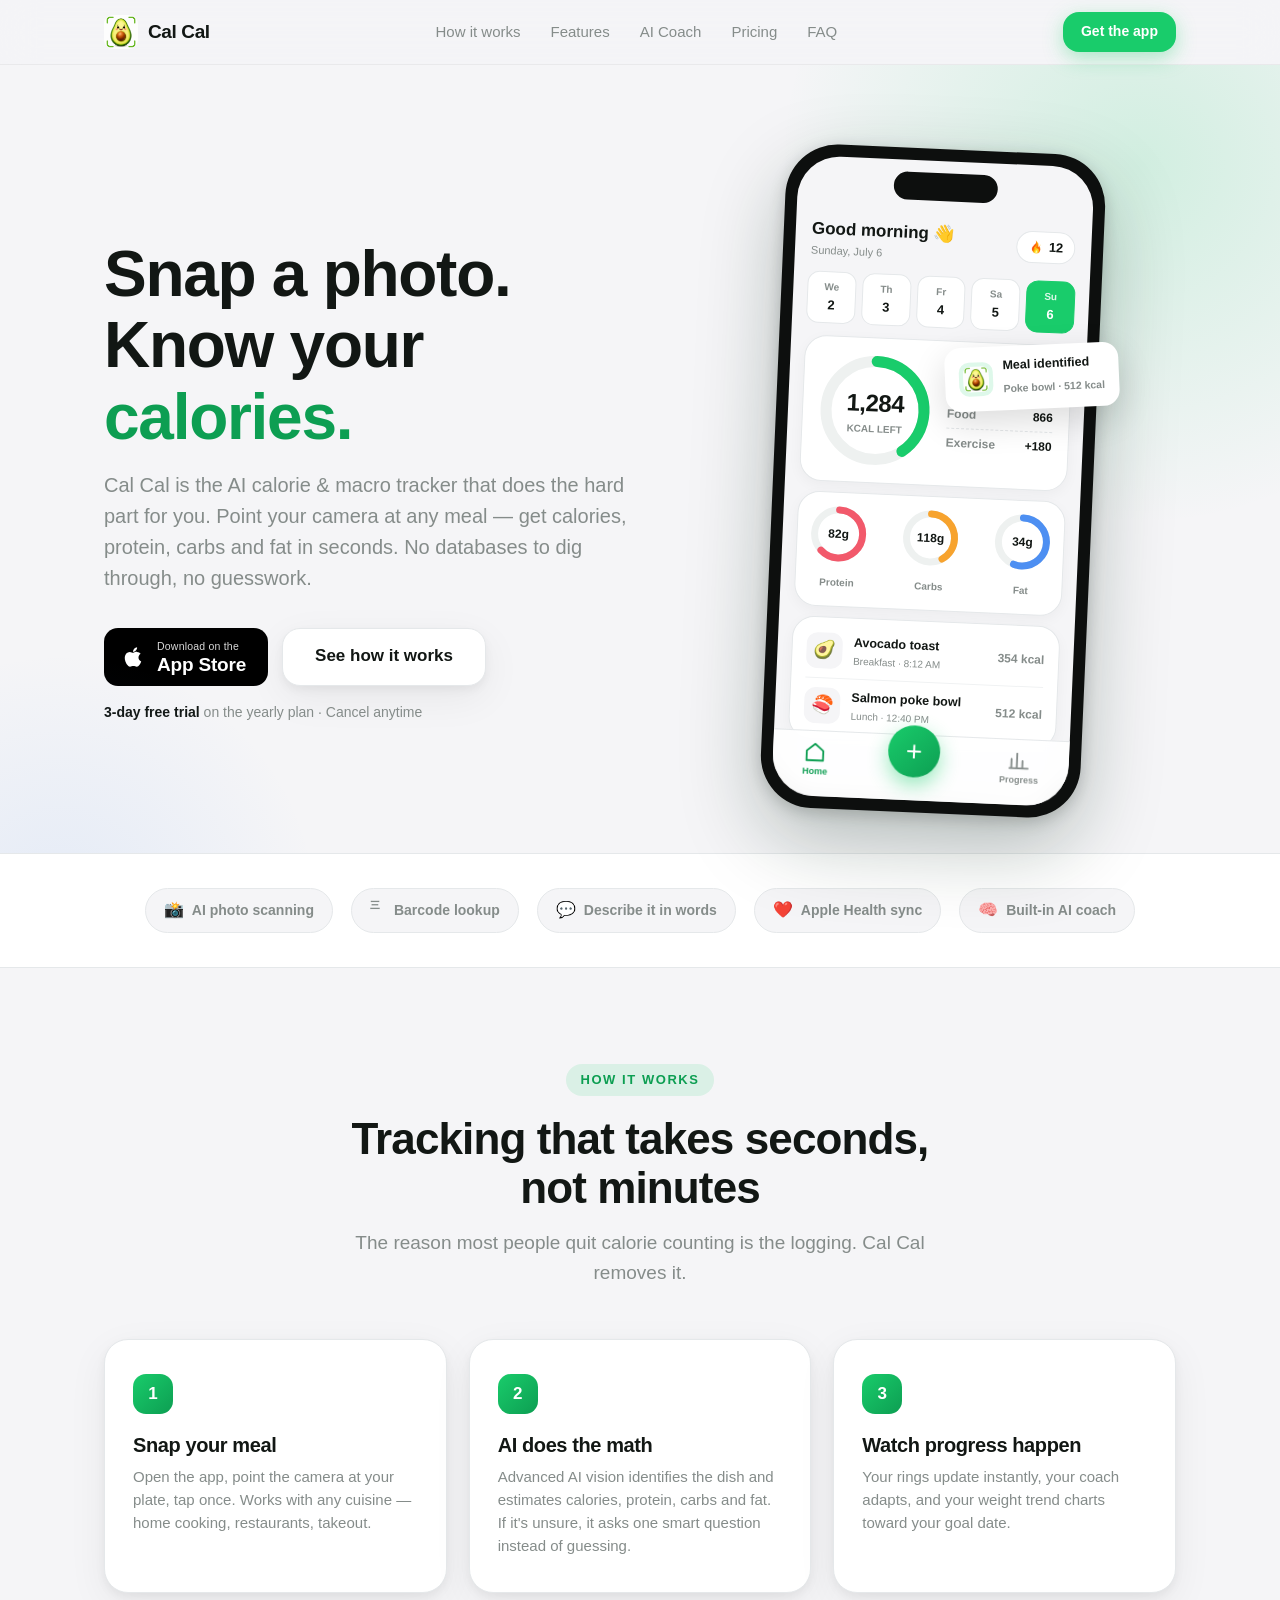
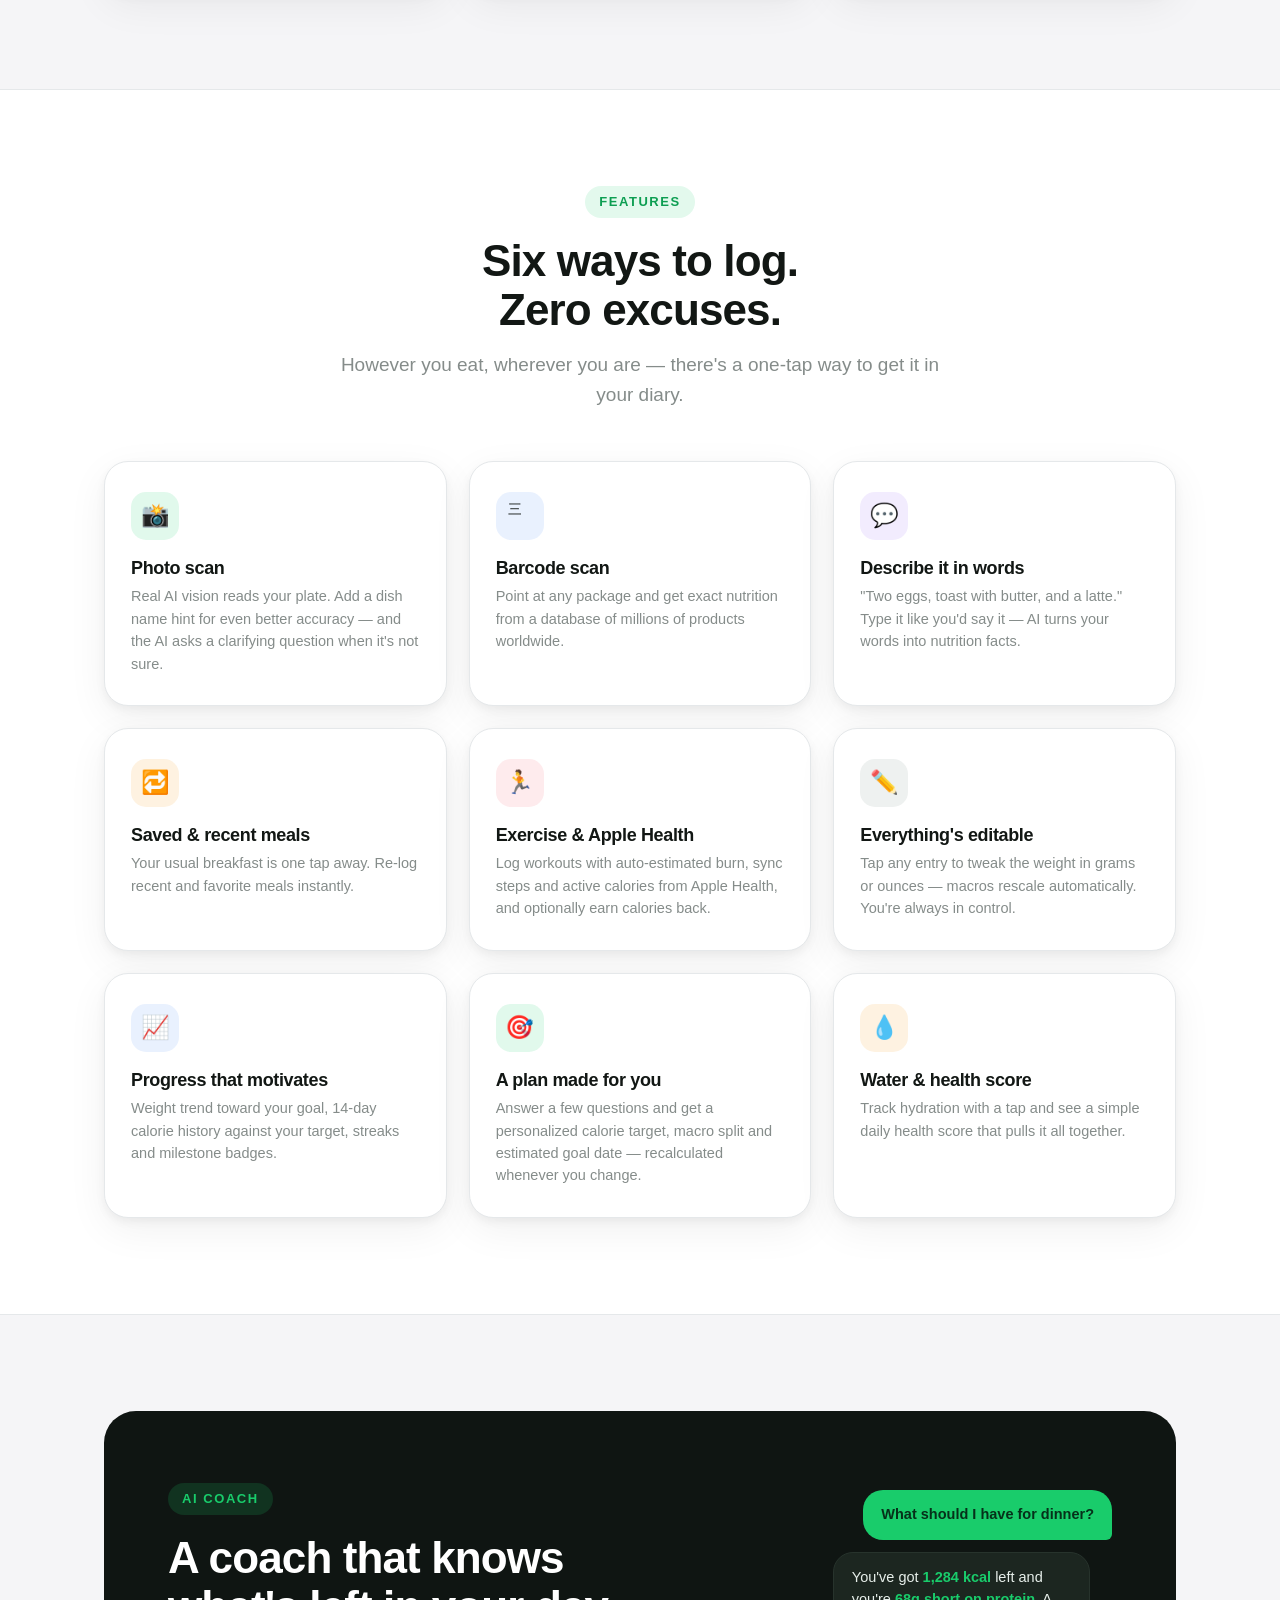
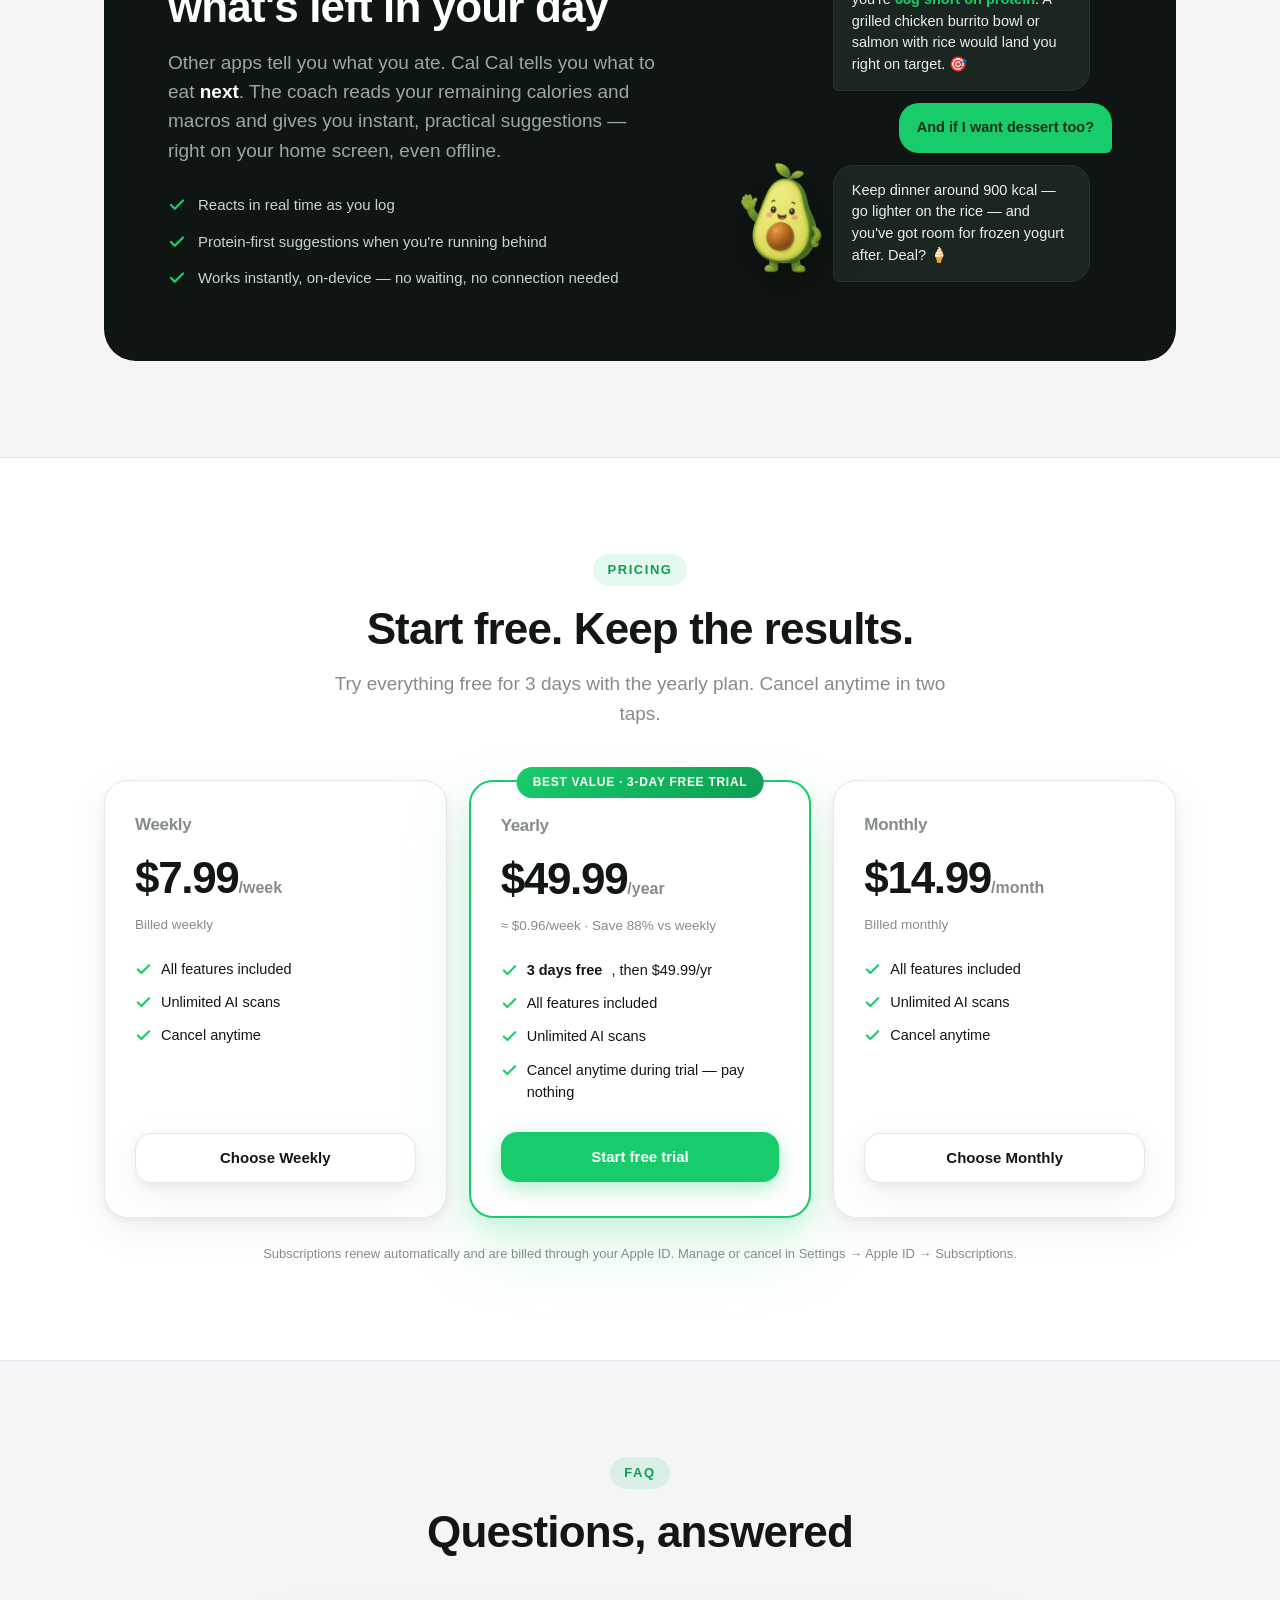
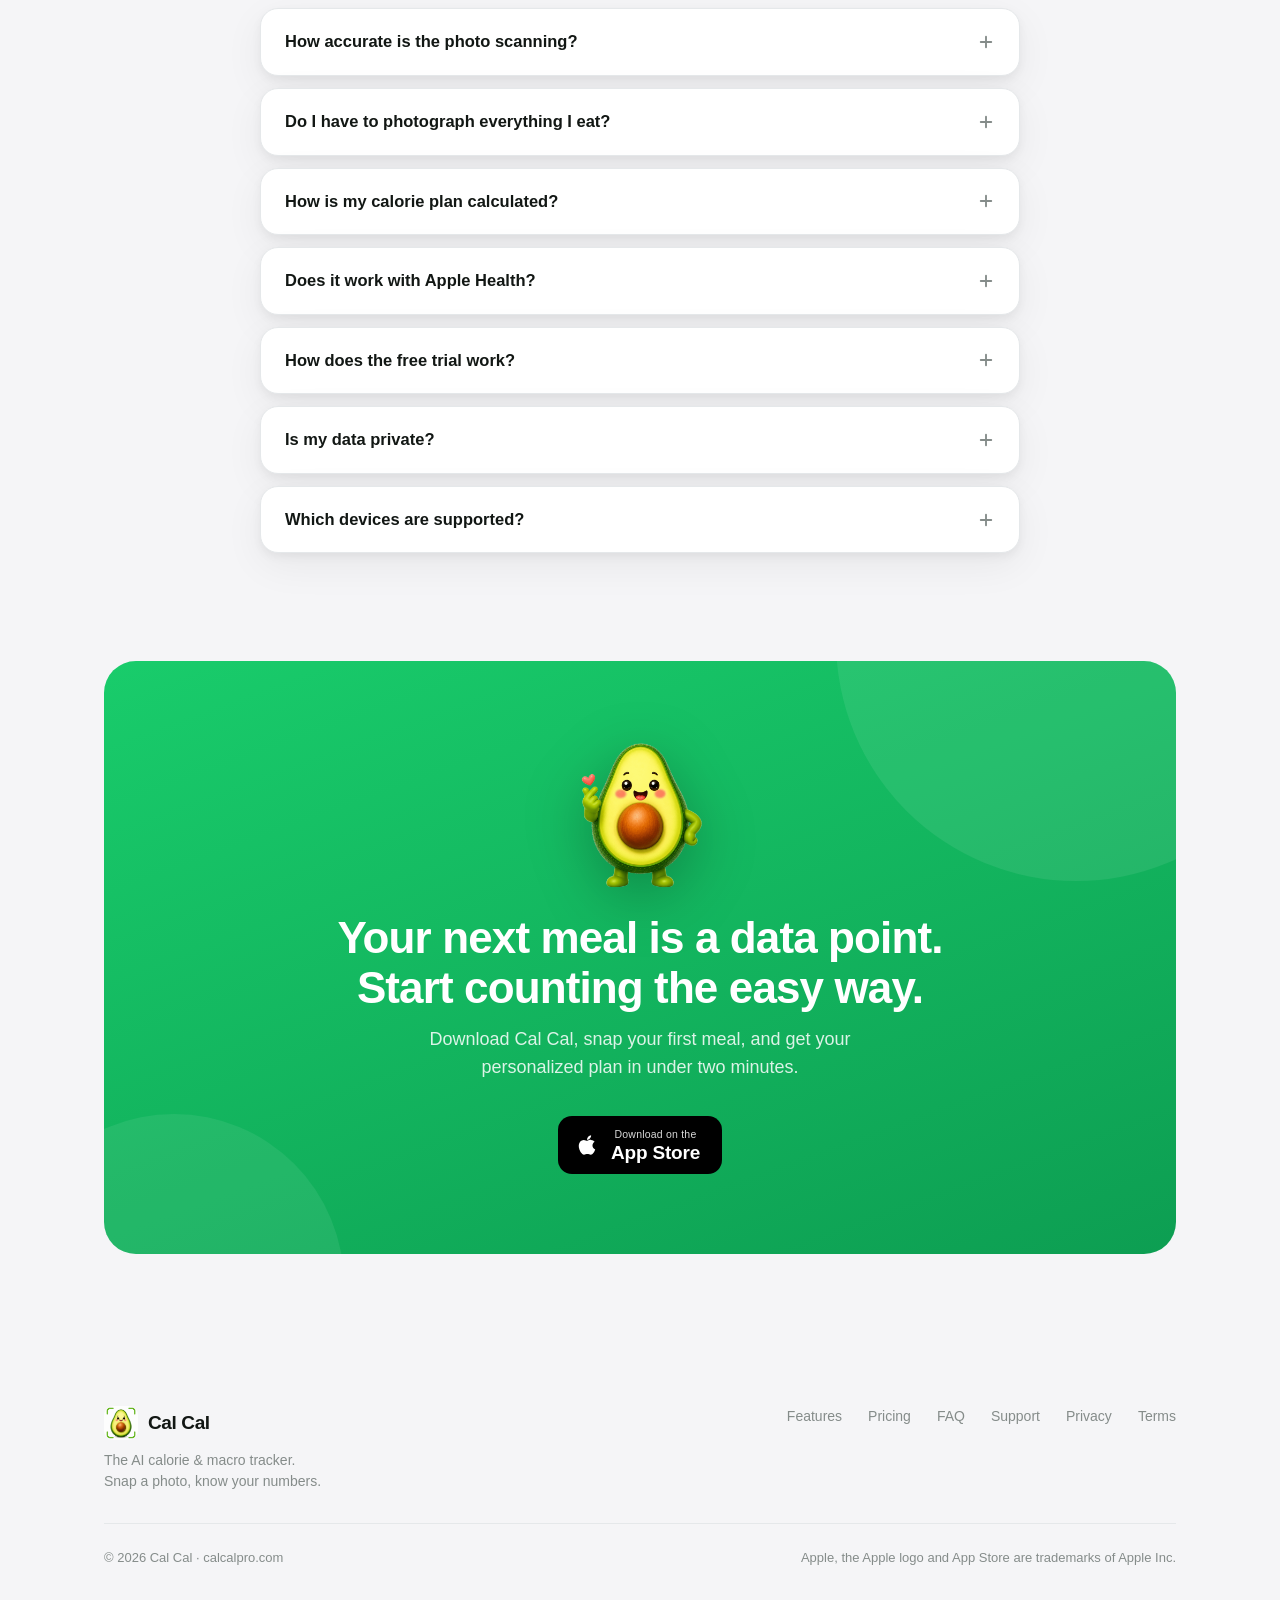
==== commit 0bb19149: "Use real app art for branding; set contact email - Replace placeholder ring logo with the avocado ap" ====
--- a/index.html
+++ b/index.html
@@ -10,9 +10,12 @@
 <meta property="og:description" content="The AI calorie & macro tracker. Point your camera at any meal and get calories and macros in seconds.">
 <meta property="og:url" content="https://calcalpro.com/">
 <meta property="og:type" content="website">
+<meta property="og:image" content="https://calcalpro.com/img/og.png">
 <meta name="twitter:card" content="summary_large_image">
+<meta name="twitter:image" content="https://calcalpro.com/img/og.png">
 <meta name="theme-color" content="#19CC6B">
-<link rel="icon" href="data:image/svg+xml,%3Csvg xmlns='http://www.w3.org/2000/svg' viewBox='0 0 100 100'%3E%3Ccircle cx='50' cy='50' r='42' fill='none' stroke='%2319CC6B' stroke-width='14' stroke-linecap='round' stroke-dasharray='198 66' transform='rotate(-90 50 50)'/%3E%3Ccircle cx='50' cy='50' r='14' fill='%2319CC6B'/%3E%3C/svg%3E">
+<link rel="icon" type="image/png" href="img/favicon.png">
+<link rel="apple-touch-icon" href="img/apple-touch-icon.png">
 <style>
   :root{
     --accent:#19CC6B; --accent-dark:#0D9E52;
@@ -41,7 +44,7 @@
   header{position:sticky;top:0;z-index:50;background:rgba(245,245,247,.82);backdrop-filter:saturate(180%) blur(18px);-webkit-backdrop-filter:saturate(180%) blur(18px);border-bottom:1px solid rgba(0,0,0,.05)}
   .nav{display:flex;align-items:center;justify-content:space-between;height:64px}
   .logo{display:flex;align-items:center;gap:10px;font-weight:800;font-size:19px;letter-spacing:-.02em}
-  .logo svg{width:30px;height:30px}
+  .logo img{width:34px;height:34px;border-radius:9px}
   .nav-links{display:flex;gap:30px;font-size:15px;font-weight:500;color:var(--ink-2)}
   .nav-links a:hover{color:var(--ink)}
   .btn{display:inline-flex;align-items:center;justify-content:center;gap:8px;font-weight:600;border-radius:16px;cursor:pointer;transition:transform .15s ease,box-shadow .15s ease,background .15s ease;border:0}
@@ -162,7 +165,10 @@
   .coach h2{color:#fff}
   .coach .sub{color:#9BA8A1}
   .coach .kicker{background:rgba(25,204,107,.16);color:var(--accent)}
-  .chat{display:flex;flex-direction:column;gap:12px}
+  .chat-scene{display:flex;align-items:flex-end;gap:0}
+  .chat-scene .mascot{width:150px;flex:none;margin-right:-26px;margin-bottom:-14px;z-index:2;filter:drop-shadow(0 12px 24px rgba(0,0,0,.35))}
+  .chat{display:flex;flex-direction:column;gap:12px;flex:1}
+  @media(max-width:520px){.chat-scene .mascot{width:104px;margin-right:-18px}}
   .bubble{max-width:92%;padding:14px 18px;border-radius:20px;font-size:14.5px;line-height:1.5}
   .bubble.ai{background:#1C2620;border:1px solid #27332C;border-bottom-left-radius:6px;color:#E7EFEA}
   .bubble.ai b{color:var(--accent)}
@@ -228,7 +234,7 @@
 <header>
   <div class="wrap nav">
     <a class="logo" href="#top" aria-label="Cal Cal home">
-      <svg viewBox="0 0 100 100" aria-hidden="true"><circle cx="50" cy="50" r="42" fill="none" stroke="#19CC6B" stroke-width="14" stroke-linecap="round" stroke-dasharray="198 66" transform="rotate(-90 50 50)"/><circle cx="50" cy="50" r="14" fill="#19CC6B"/></svg>
+      <img src="img/logo.png" alt="" width="34" height="34">
       Cal Cal
     </a>
     <nav class="nav-links" aria-label="Main">
@@ -266,7 +272,7 @@
             <div class="notch"></div>
             <div class="scr-head">
               <div class="hi">Good morning 👋<small>Sunday, July 6</small></div>
-              <div class="flame">🔥 12</div>
+              <div class="flame"><img src="img/flame.png" alt="" width="16" height="16" style="width:16px;height:16px"> 12</div>
             </div>
             <div class="days">
               <div class="day">We<b>2</b></div><div class="day">Th<b>3</b></div><div class="day">Fr<b>4</b></div><div class="day">Sa<b>5</b></div><div class="day on">Su<b>6</b></div>
@@ -319,7 +325,7 @@
           </div>
         </div>
         <div class="scan-chip">
-          <div class="ico">📸</div>
+          <div class="ico"><img src="img/favicon.png" alt="" width="26" height="26" style="width:26px;height:26px;border-radius:7px"></div>
           <div><b>Meal identified</b><small>Poke bowl · 512 kcal</small></div>
         </div>
       </div>
@@ -337,6 +343,18 @@
     <div class="pill"><span>🧠</span> Built-in AI coach</div>
   </div>
 </div>
+
+<!-- ================= VIDEO (uncomment when the demo video is uploaded to img/demo.mp4) =================
+<section id="video" style="padding-bottom:0">
+  <div class="wrap center">
+    <span class="kicker">See it in action</span>
+    <h2>Watch a meal get logged in seconds</h2>
+    <video controls playsinline preload="metadata" style="width:100%;max-width:860px;border-radius:24px;box-shadow:var(--shadow);margin-top:44px;border:1px solid var(--hairline)">
+      <source src="img/demo.mp4" type="video/mp4">
+    </video>
+  </div>
+</section>
+-->
 
 <!-- ================= HOW ================= -->
 <section id="how">
@@ -399,11 +417,14 @@
             <div class="coach-li"><svg width="18" height="18" viewBox="0 0 24 24" fill="none" stroke="#19CC6B" stroke-width="3" stroke-linecap="round" stroke-linejoin="round"><path d="M20 6 9 17l-5-5"/></svg>Works instantly, on-device — no waiting, no connection needed</div>
           </div>
         </div>
-        <div class="chat" aria-hidden="true">
+        <div class="chat-scene" aria-hidden="true">
+        <img class="mascot" src="img/coach.png" alt="">
+        <div class="chat">
           <div class="bubble me">What should I have for dinner?</div>
           <div class="bubble ai">You've got <b>1,284 kcal</b> left and you're <b>68g short on protein</b>. A grilled chicken burrito bowl or salmon with rice would land you right on target. 🎯</div>
           <div class="bubble me">And if I want dessert too?</div>
           <div class="bubble ai">Keep dinner around 900 kcal — go lighter on the rice — and you've got room for frozen yogurt after. Deal? 🍦</div>
+        </div>
         </div>
       </div>
     </div>
@@ -499,6 +520,7 @@
 <section style="padding-top:0">
   <div class="wrap">
     <div class="final reveal">
+      <img src="img/mascot-heart.png" alt="" style="width:150px;margin:0 auto 22px;position:relative;filter:drop-shadow(0 14px 28px rgba(0,0,0,.25))">
       <h2>Your next meal is a data point.<br>Start counting the easy way.</h2>
       <p>Download Cal Cal, snap your first meal, and get your personalized plan in under two minutes.</p>
       <a class="store-badge" href="#pricing" aria-label="Download on the App Store">
@@ -514,7 +536,7 @@
     <div class="foot">
       <div>
         <a class="logo" href="#top">
-          <svg viewBox="0 0 100 100" aria-hidden="true"><circle cx="50" cy="50" r="42" fill="none" stroke="#19CC6B" stroke-width="14" stroke-linecap="round" stroke-dasharray="198 66" transform="rotate(-90 50 50)"/><circle cx="50" cy="50" r="14" fill="#19CC6B"/></svg>
+          <img src="img/logo.png" alt="" width="34" height="34">
           Cal Cal
         </a>
         <p style="margin-top:10px;max-width:300px">The AI calorie &amp; macro tracker.<br>Snap a photo, know your numbers.</p>
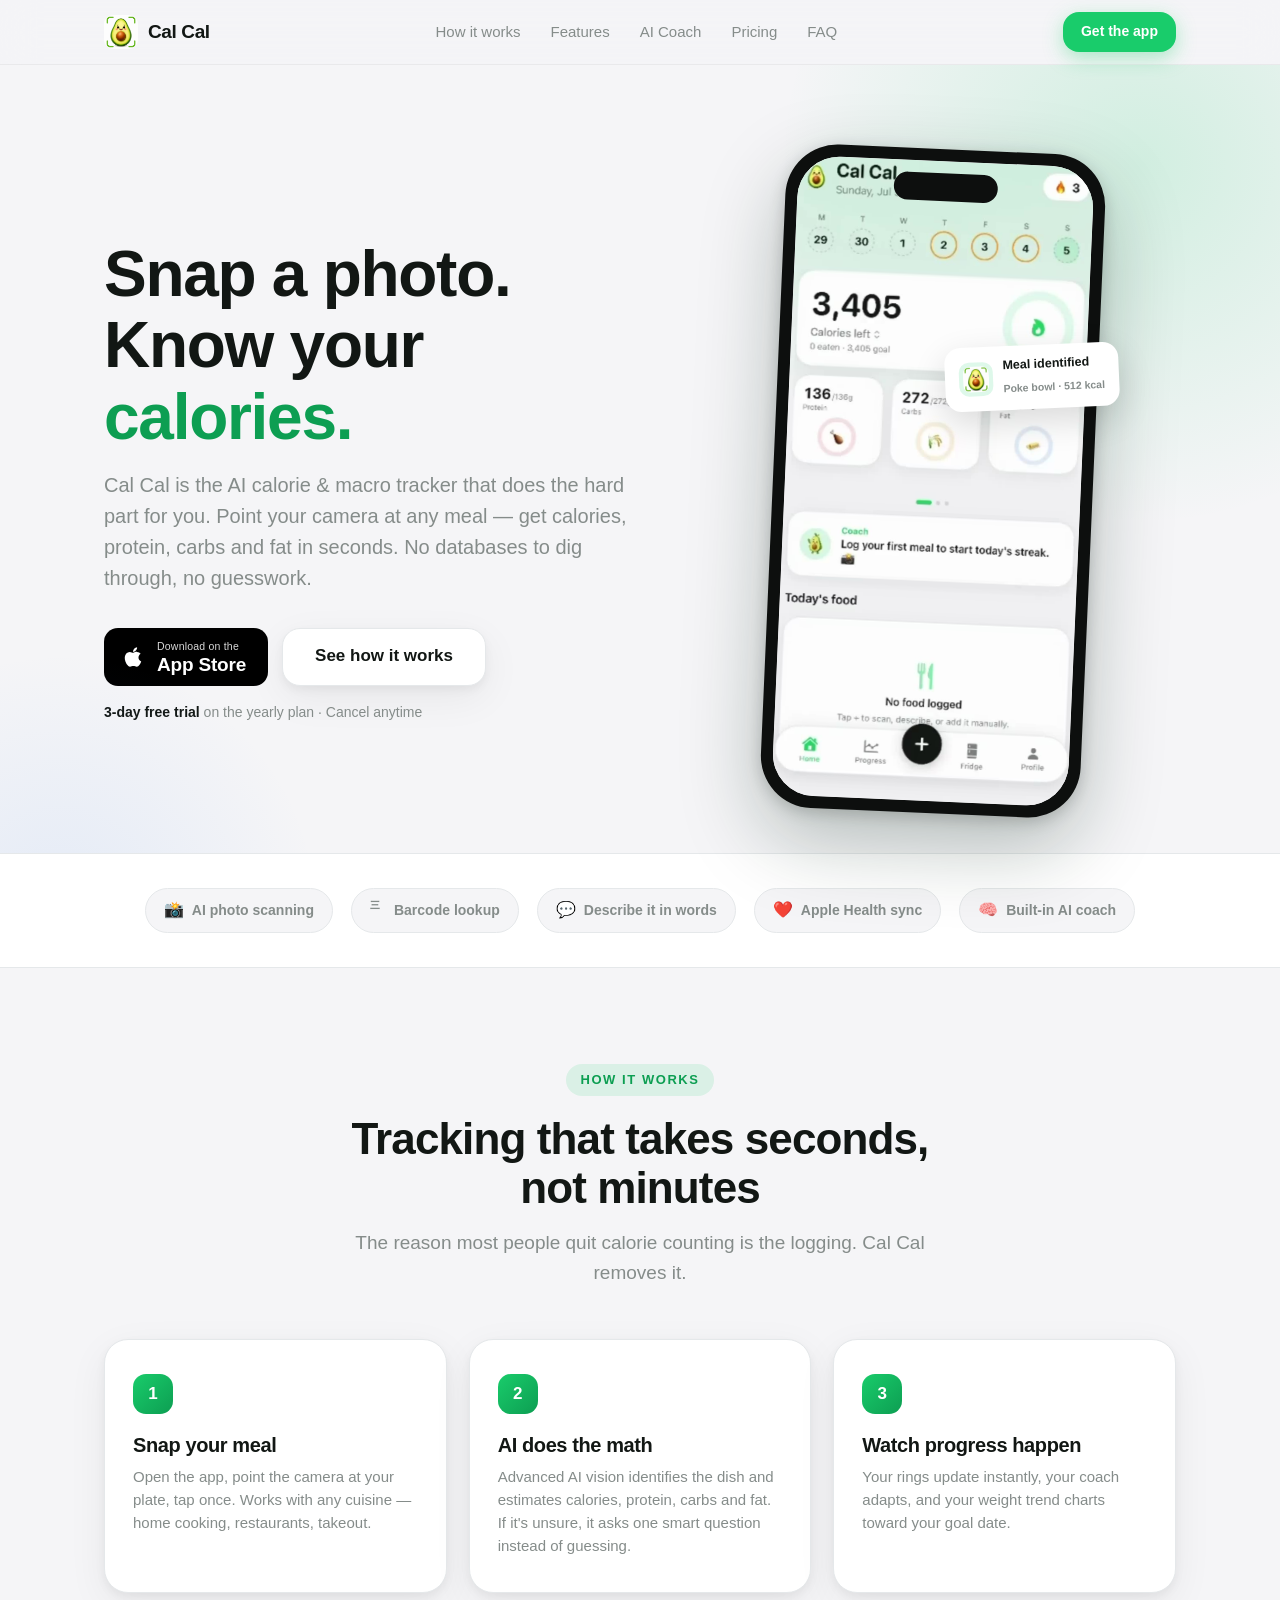
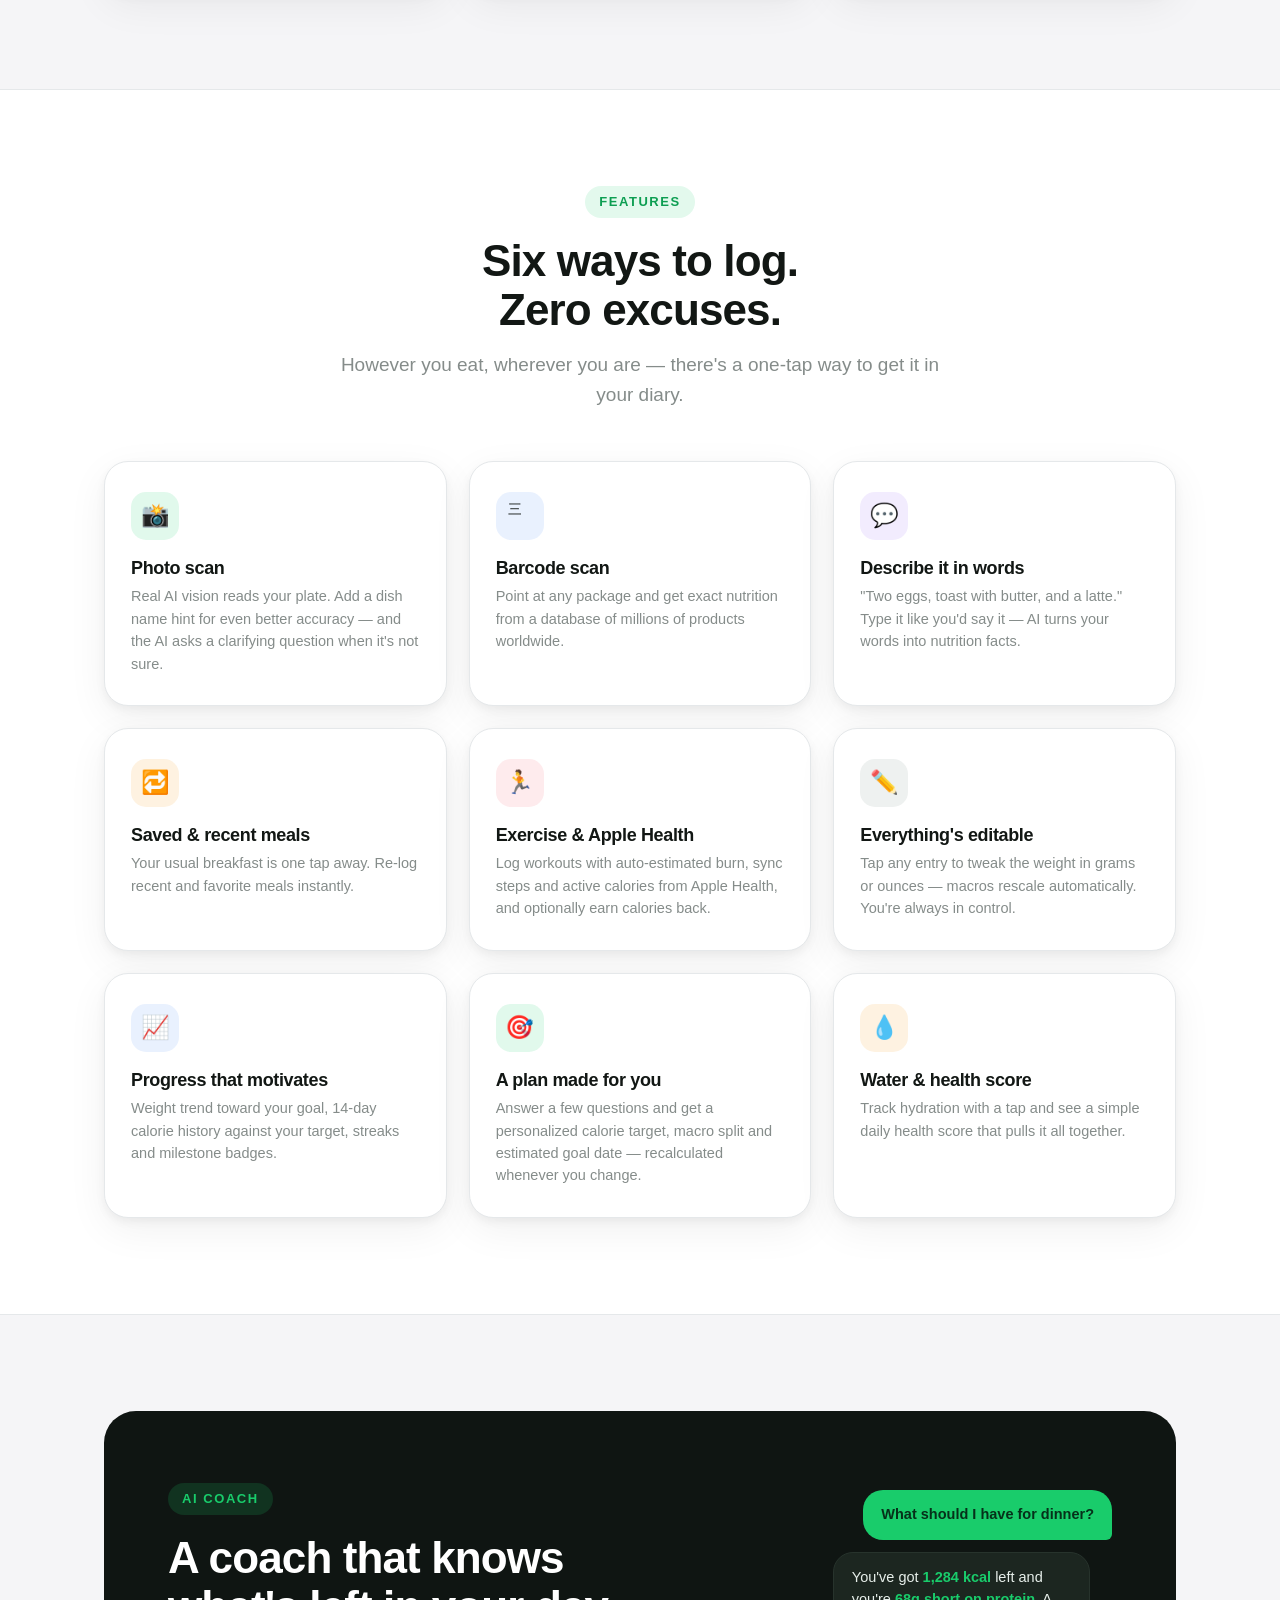
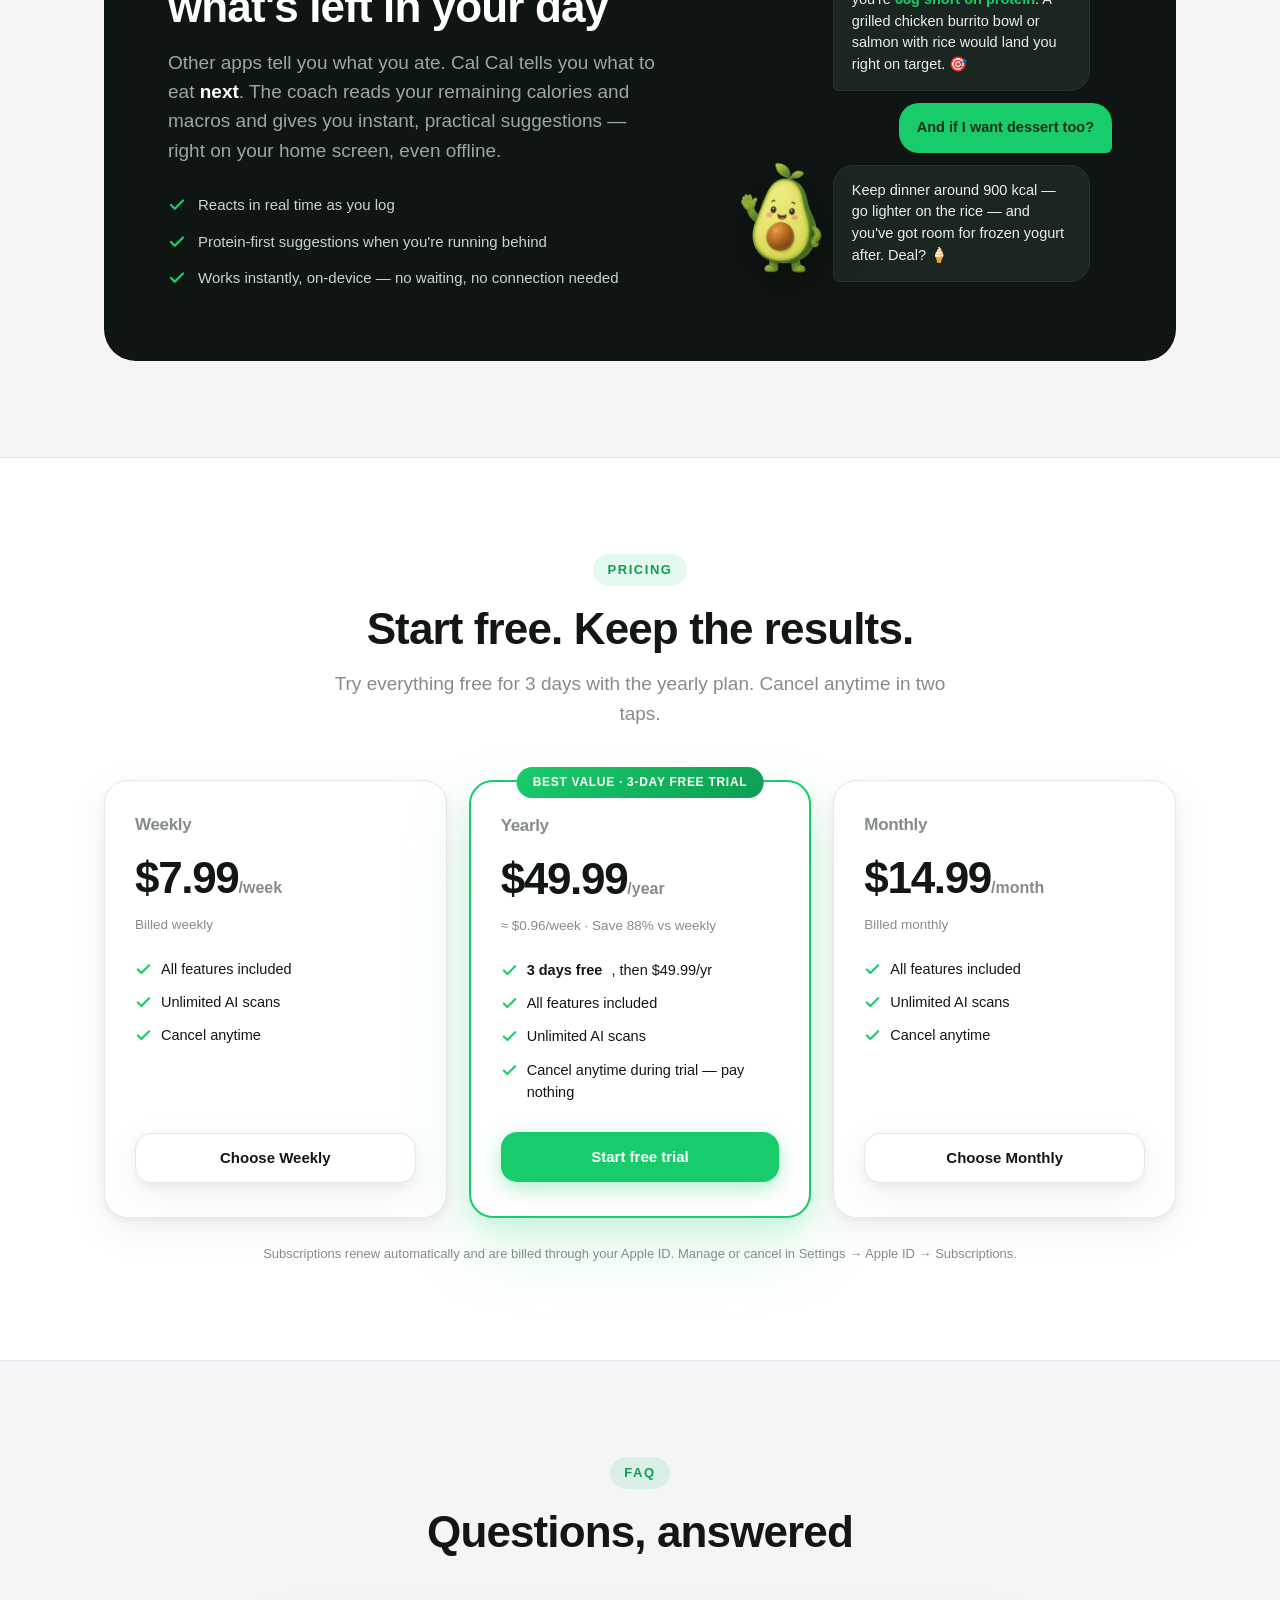
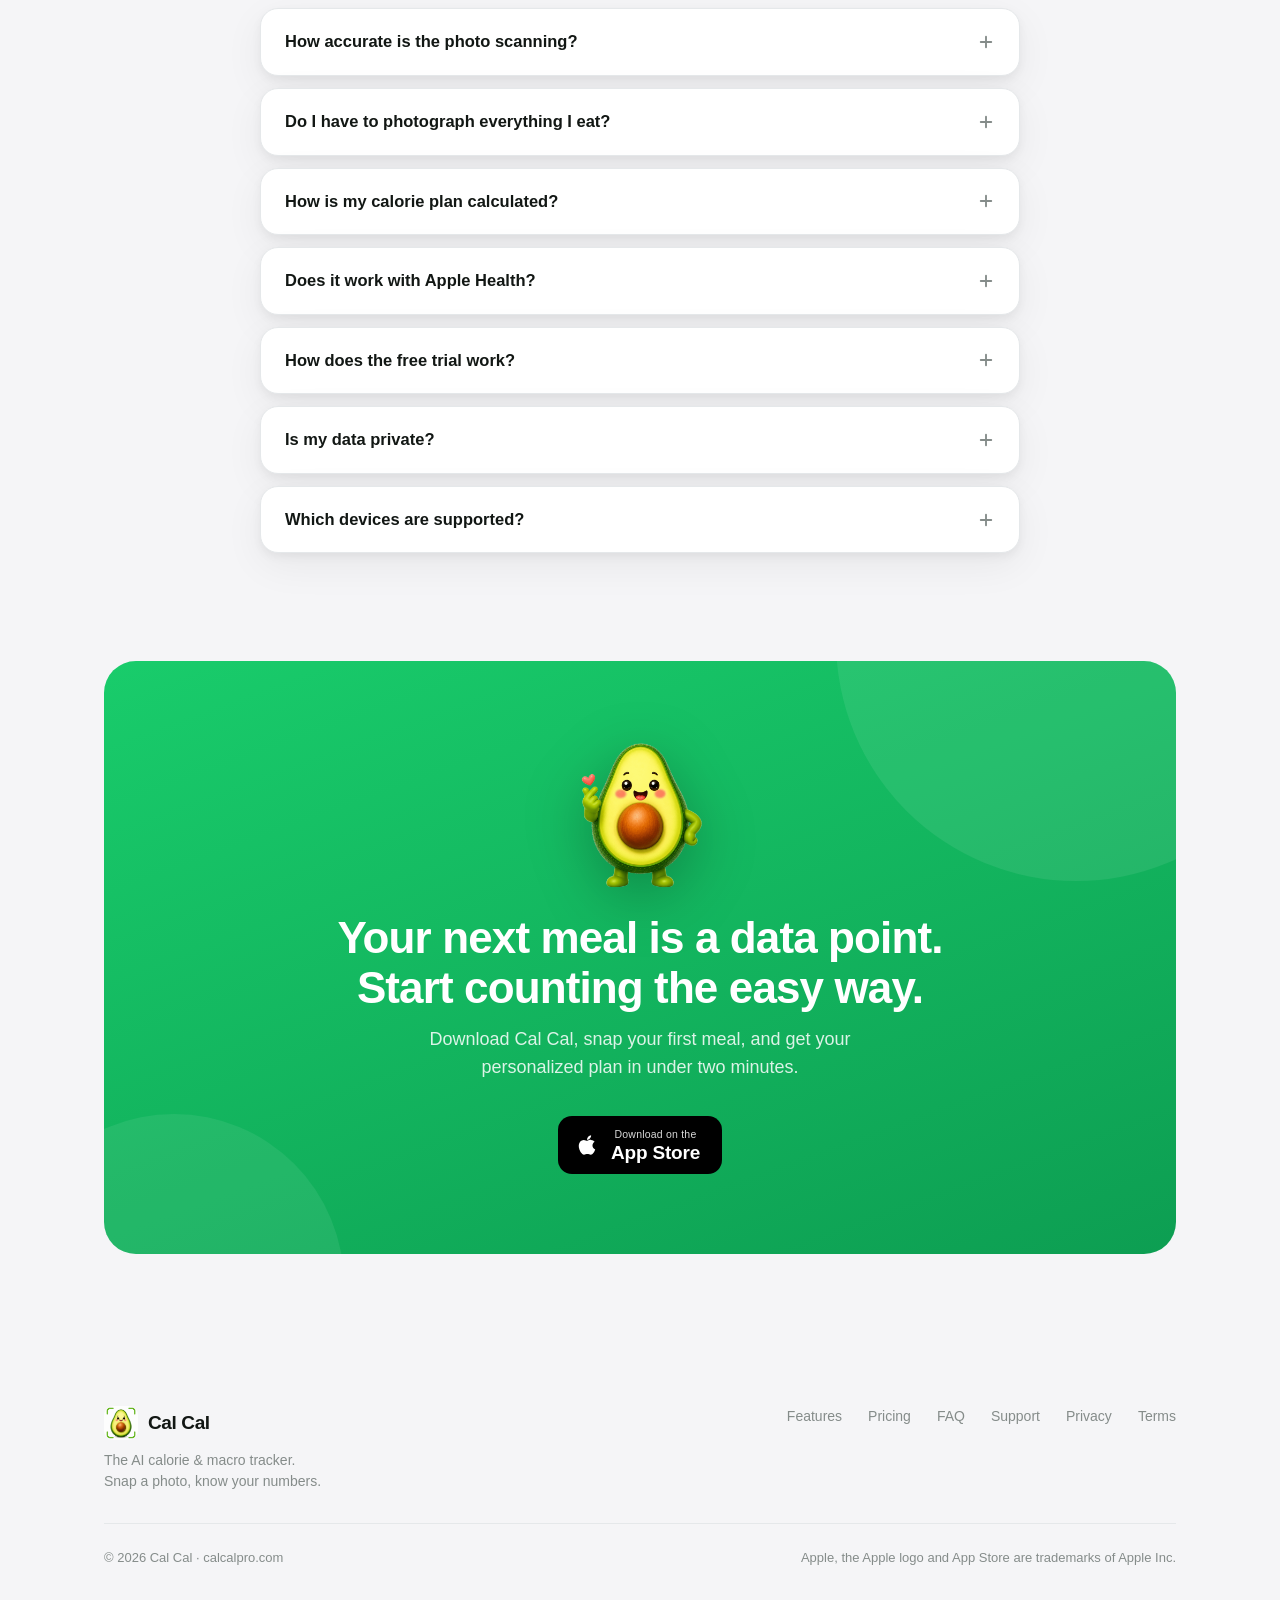
==== commit ef4ff038: "Play the app demo video inside the hero phone Replace the CSS-built mock app screen with the real sc" ====
--- a/index.html
+++ b/index.html
@@ -82,51 +82,9 @@
   /* ---------- phone mockup ---------- */
   .phone-scene{display:flex;justify-content:center;perspective:1200px}
   .phone{width:320px;background:#0d0f0e;border-radius:52px;padding:12px;box-shadow:0 30px 80px rgba(10,40,25,.28),0 4px 16px rgba(0,0,0,.18);transform:rotate(2.5deg)}
-  .screen{background:var(--bg);border-radius:42px;overflow:hidden;position:relative;padding:14px 14px 0;height:640px}
+  .screen{background:var(--bg);border-radius:42px;overflow:hidden;position:relative;height:640px}
   .notch{position:absolute;top:12px;left:50%;transform:translateX(-50%);width:104px;height:28px;background:#0d0f0e;border-radius:16px;z-index:5}
-  .scr-head{display:flex;align-items:center;justify-content:space-between;margin:46px 2px 12px}
-  .scr-head .hi{font-size:17px;font-weight:700}
-  .scr-head .hi small{display:block;font-size:11px;font-weight:500;color:var(--ink-2)}
-  .flame{display:flex;align-items:center;gap:5px;background:#fff;border:1px solid var(--hairline);border-radius:999px;padding:5px 11px;font-size:13px;font-weight:700}
-  .days{display:flex;gap:6px;margin-bottom:12px}
-  .day{flex:1;text-align:center;font-size:10px;font-weight:600;color:var(--ink-2);background:#fff;border:1px solid var(--hairline);border-radius:12px;padding:7px 0}
-  .day b{display:block;font-size:13px;color:var(--ink)}
-  .day.on{background:var(--accent);border-color:var(--accent);color:rgba(255,255,255,.85)}
-  .day.on b{color:#fff}
-  .cardm{background:#fff;border:1px solid var(--hairline);border-radius:22px;box-shadow:0 4px 14px rgba(0,0,0,.04)}
-  .cal-card{display:flex;align-items:center;gap:16px;padding:16px}
-  .ring-wrap{position:relative;width:112px;height:112px;flex:none}
-  .ring-wrap svg{transform:rotate(-90deg)}
-  .ring-track{fill:none;stroke:#EEF1F0;stroke-width:11}
-  .ring-fill{fill:none;stroke:var(--accent);stroke-width:11;stroke-linecap:round;stroke-dasharray:308;stroke-dashoffset:308;transition:stroke-dashoffset 1.4s cubic-bezier(.22,.9,.35,1)}
-  .ring-label{position:absolute;inset:0;display:flex;flex-direction:column;align-items:center;justify-content:center;text-align:center}
-  .ring-label b{font-size:24px;letter-spacing:-.02em}
-  .ring-label span{font-size:10px;color:var(--ink-2);font-weight:600}
-  .cal-side{flex:1}
-  .cal-side .row{display:flex;justify-content:space-between;font-size:12px;color:var(--ink-2);font-weight:600;padding:5px 0;border-bottom:1px dashed var(--hairline)}
-  .cal-side .row:last-child{border-bottom:0}
-  .cal-side .row b{color:var(--ink);font-weight:700}
-  .macros{display:flex;gap:10px;margin-top:10px}
-  .macro{flex:1;padding:12px 8px;text-align:center}
-  .mring{position:relative;width:58px;height:58px;margin:0 auto 6px}
-  .mring svg{transform:rotate(-90deg)}
-  .mtrack{fill:none;stroke:#EEF1F0;stroke-width:7}
-  .mfill{fill:none;stroke-width:7;stroke-linecap:round;stroke-dasharray:151;stroke-dashoffset:151;transition:stroke-dashoffset 1.2s cubic-bezier(.22,.9,.35,1)}
-  .mfill.p{stroke:var(--protein)} .mfill.c{stroke:var(--carbs)} .mfill.f{stroke:var(--fat)}
-  .mring b{position:absolute;inset:0;display:flex;align-items:center;justify-content:center;font-size:12px;font-weight:700}
-  .macro span{font-size:10px;font-weight:600;color:var(--ink-2)}
-  .food{margin-top:10px;padding:6px 14px}
-  .food-row{display:flex;align-items:center;gap:11px;padding:9px 0;border-bottom:1px solid #F0F2F3}
-  .food-row:last-child{border-bottom:0}
-  .food-emoji{width:36px;height:36px;border-radius:11px;background:var(--bg);display:flex;align-items:center;justify-content:center;font-size:18px;flex:none}
-  .food-name{font-size:12.5px;font-weight:700}
-  .food-name small{display:block;font-size:10px;font-weight:500;color:var(--ink-2)}
-  .food-kcal{margin-left:auto;font-size:12px;font-weight:700;color:var(--ink-2)}
-  .tabbar{position:absolute;left:0;right:0;bottom:0;height:66px;background:rgba(255,255,255,.95);backdrop-filter:blur(10px);border-top:1px solid var(--hairline);display:flex;align-items:center;justify-content:space-around;padding-bottom:8px}
-  .tab{font-size:9px;font-weight:600;color:var(--ink-2);text-align:center}
-  .tab.on{color:var(--accent-dark)}
-  .tab svg{width:22px;height:22px;margin:0 auto 2px}
-  .plus{width:52px;height:52px;border-radius:50%;background:linear-gradient(135deg,var(--accent),var(--accent-dark));display:flex;align-items:center;justify-content:center;color:#fff;font-size:28px;font-weight:400;box-shadow:0 8px 20px rgba(25,204,107,.45);margin-top:-26px}
+  .scr-video{position:absolute;inset:0;width:100%;height:100%;object-fit:cover;object-position:center top}
   .scan-chip{position:absolute;top:196px;right:-26px;background:#fff;border-radius:16px;box-shadow:0 12px 34px rgba(0,0,0,.14);padding:10px 14px;display:flex;gap:10px;align-items:center;transform:rotate(-2.5deg);animation:float 5s ease-in-out infinite}
   .scan-chip .ico{width:34px;height:34px;border-radius:10px;background:rgba(25,204,107,.14);display:flex;align-items:center;justify-content:center;font-size:17px}
   .scan-chip b{font-size:12.5px;display:block}
@@ -269,59 +227,8 @@
       <div style="position:relative">
         <div class="phone" aria-hidden="true">
           <div class="screen">
+            <video class="scr-video" src="img/demo.mp4" poster="img/demo-poster.jpg" autoplay muted loop playsinline></video>
             <div class="notch"></div>
-            <div class="scr-head">
-              <div class="hi">Good morning 👋<small>Sunday, July 6</small></div>
-              <div class="flame"><img src="img/flame.png" alt="" width="16" height="16" style="width:16px;height:16px"> 12</div>
-            </div>
-            <div class="days">
-              <div class="day">We<b>2</b></div><div class="day">Th<b>3</b></div><div class="day">Fr<b>4</b></div><div class="day">Sa<b>5</b></div><div class="day on">Su<b>6</b></div>
-            </div>
-            <div class="cardm cal-card">
-              <div class="ring-wrap">
-                <svg width="112" height="112" viewBox="0 0 112 112">
-                  <circle class="ring-track" cx="56" cy="56" r="49"/>
-                  <circle class="ring-fill" id="calRing" cx="56" cy="56" r="49"/>
-                </svg>
-                <div class="ring-label"><b>1,284</b><span>KCAL LEFT</span></div>
-              </div>
-              <div class="cal-side">
-                <div class="row">Goal <b>2,150</b></div>
-                <div class="row">Food <b>866</b></div>
-                <div class="row">Exercise <b>+180</b></div>
-              </div>
-            </div>
-            <div class="cardm macros">
-              <div class="macro">
-                <div class="mring"><svg width="58" height="58" viewBox="0 0 58 58"><circle class="mtrack" cx="29" cy="29" r="24"/><circle class="mfill p" data-fill="62" cx="29" cy="29" r="24"/></svg><b>82g</b></div>
-                <span>Protein</span>
-              </div>
-              <div class="macro">
-                <div class="mring"><svg width="58" height="58" viewBox="0 0 58 58"><circle class="mtrack" cx="29" cy="29" r="24"/><circle class="mfill c" data-fill="41" cx="29" cy="29" r="24"/></svg><b>118g</b></div>
-                <span>Carbs</span>
-              </div>
-              <div class="macro">
-                <div class="mring"><svg width="58" height="58" viewBox="0 0 58 58"><circle class="mtrack" cx="29" cy="29" r="24"/><circle class="mfill f" data-fill="55" cx="29" cy="29" r="24"/></svg><b>34g</b></div>
-                <span>Fat</span>
-              </div>
-            </div>
-            <div class="cardm food">
-              <div class="food-row">
-                <div class="food-emoji">🥑</div>
-                <div class="food-name">Avocado toast<small>Breakfast · 8:12 AM</small></div>
-                <div class="food-kcal">354 kcal</div>
-              </div>
-              <div class="food-row">
-                <div class="food-emoji">🍣</div>
-                <div class="food-name">Salmon poke bowl<small>Lunch · 12:40 PM</small></div>
-                <div class="food-kcal">512 kcal</div>
-              </div>
-            </div>
-            <div class="tabbar">
-              <div class="tab on"><svg viewBox="0 0 24 24" fill="none" stroke="currentColor" stroke-width="2" stroke-linecap="round" stroke-linejoin="round"><path d="M3 10.5 12 3l9 7.5V21H3z"/></svg>Home</div>
-              <div class="plus">+</div>
-              <div class="tab"><svg viewBox="0 0 24 24" fill="none" stroke="currentColor" stroke-width="2" stroke-linecap="round"><path d="M4 20V10M10 20V4M16 20v-8M22 20H2"/></svg>Progress</div>
-            </div>
           </div>
         </div>
         <div class="scan-chip">
@@ -564,20 +471,6 @@
   },{threshold:.15});
   document.querySelectorAll('.reveal').forEach(el=>io.observe(el));
 
-  // Animate the phone rings when the hero phone becomes visible
-  const ringIO = new IntersectionObserver((entries)=>{
-    for (const e of entries) if (e.isIntersecting){
-      const cal = document.getElementById('calRing');
-      if (cal) cal.style.strokeDashoffset = 308*(1-0.40); // 40% consumed
-      document.querySelectorAll('.mfill').forEach(m=>{
-        const pct = parseInt(m.dataset.fill||'50',10)/100;
-        m.style.strokeDashoffset = 151*(1-pct);
-      });
-      ringIO.disconnect();
-    }
-  },{threshold:.35});
-  const phone = document.querySelector('.phone');
-  if (phone) ringIO.observe(phone);
 </script>
 </body>
 </html>
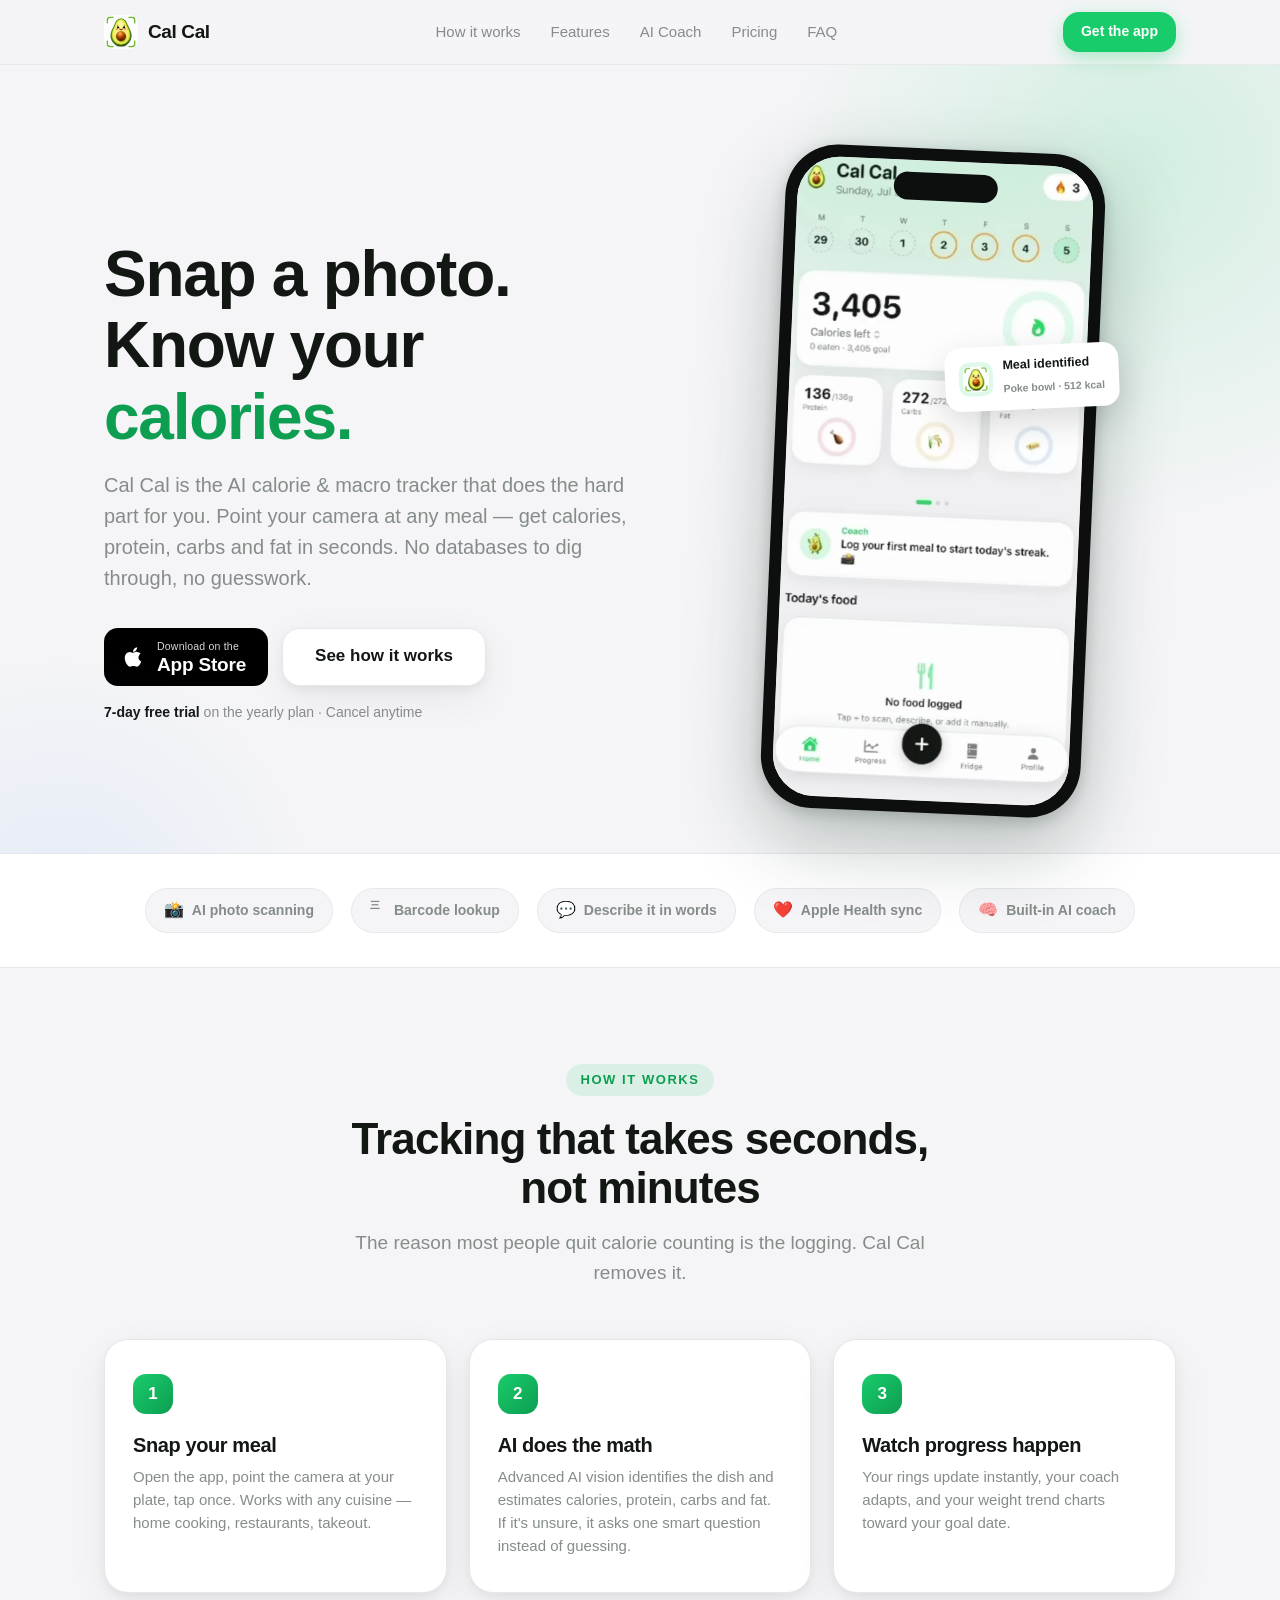
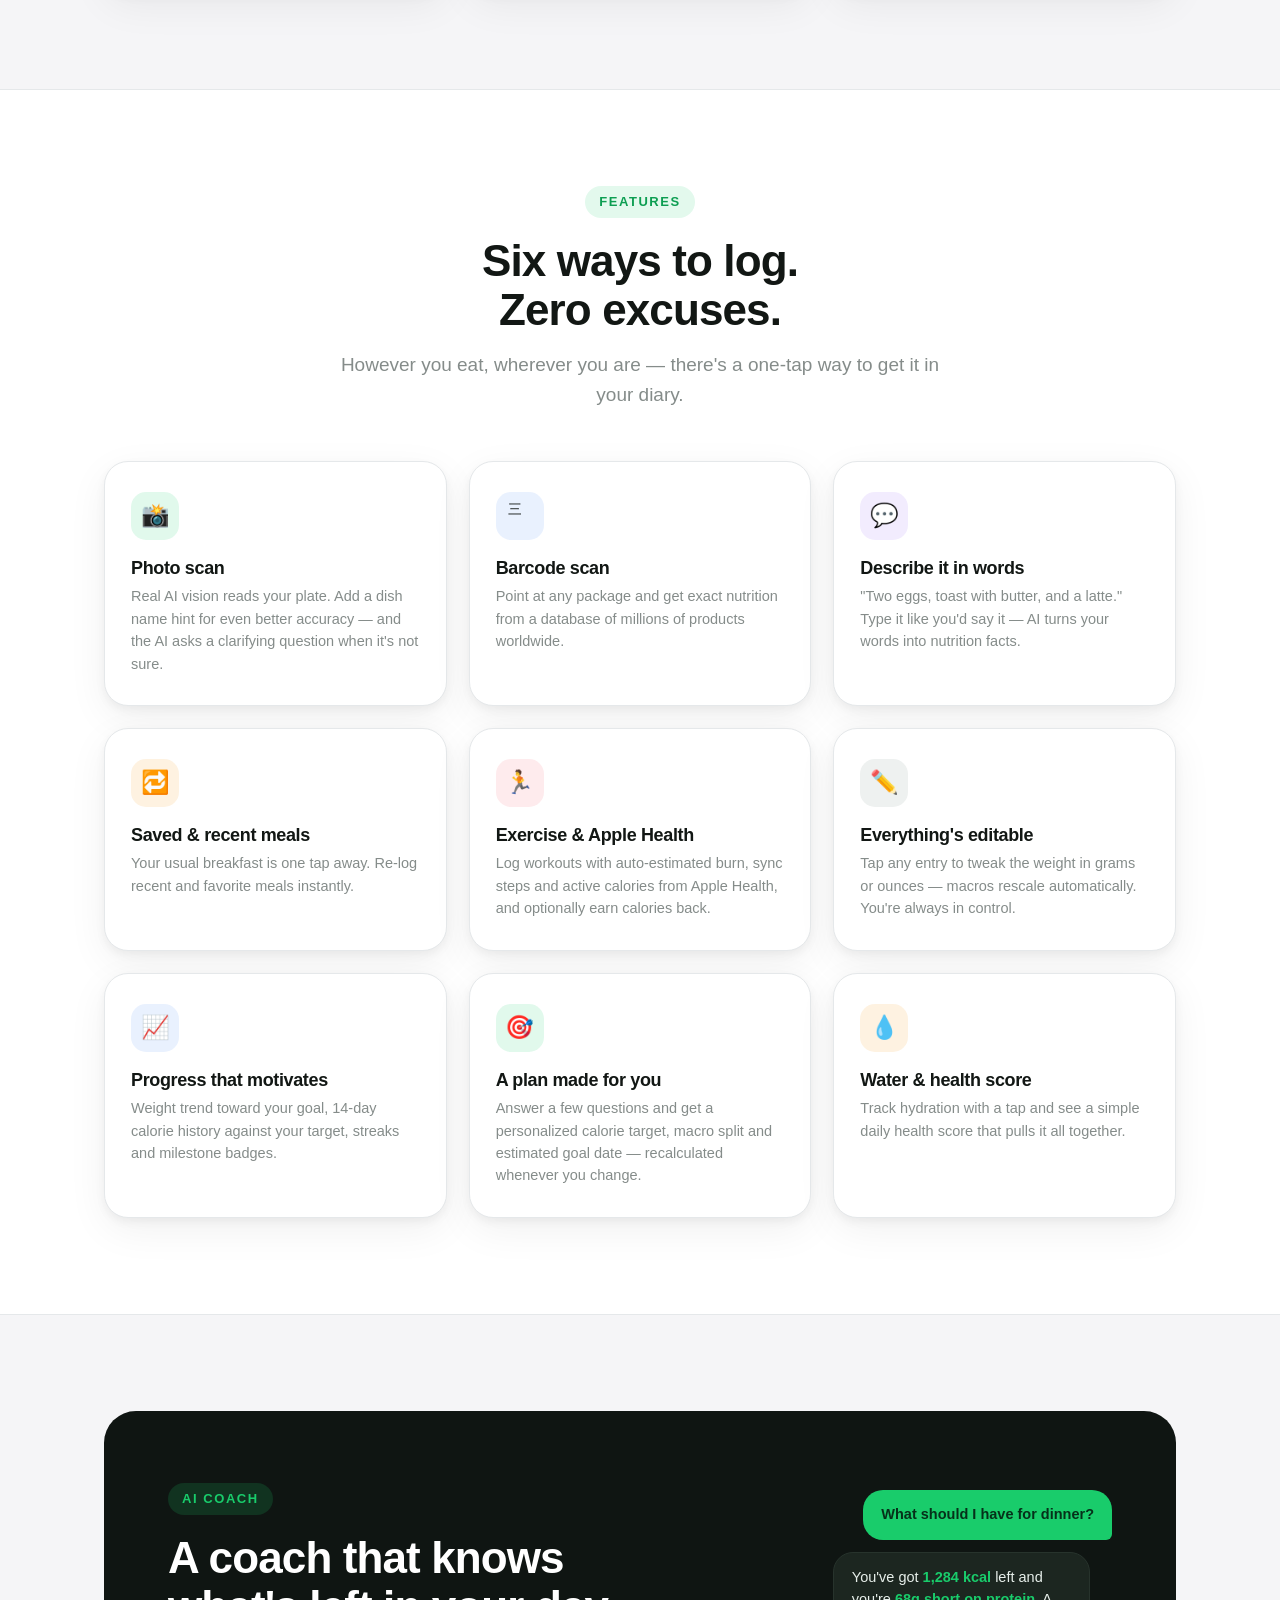
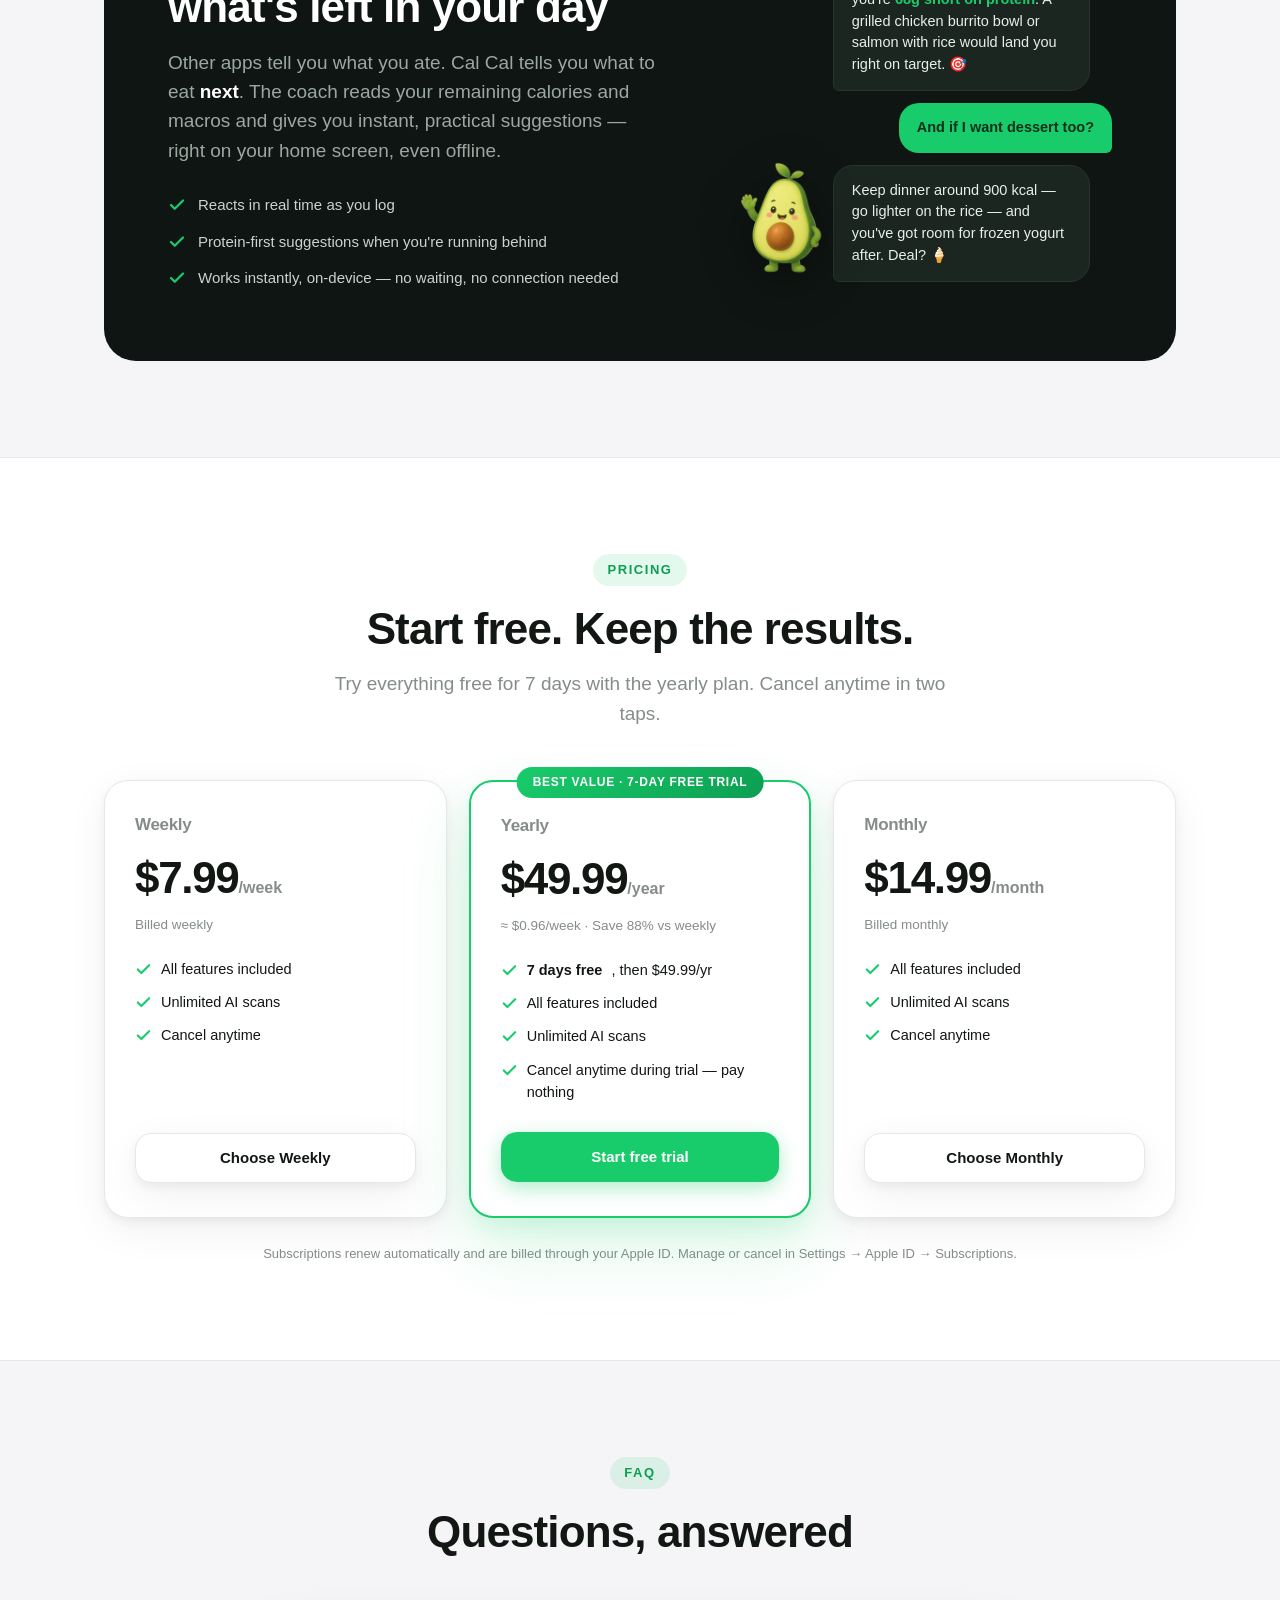
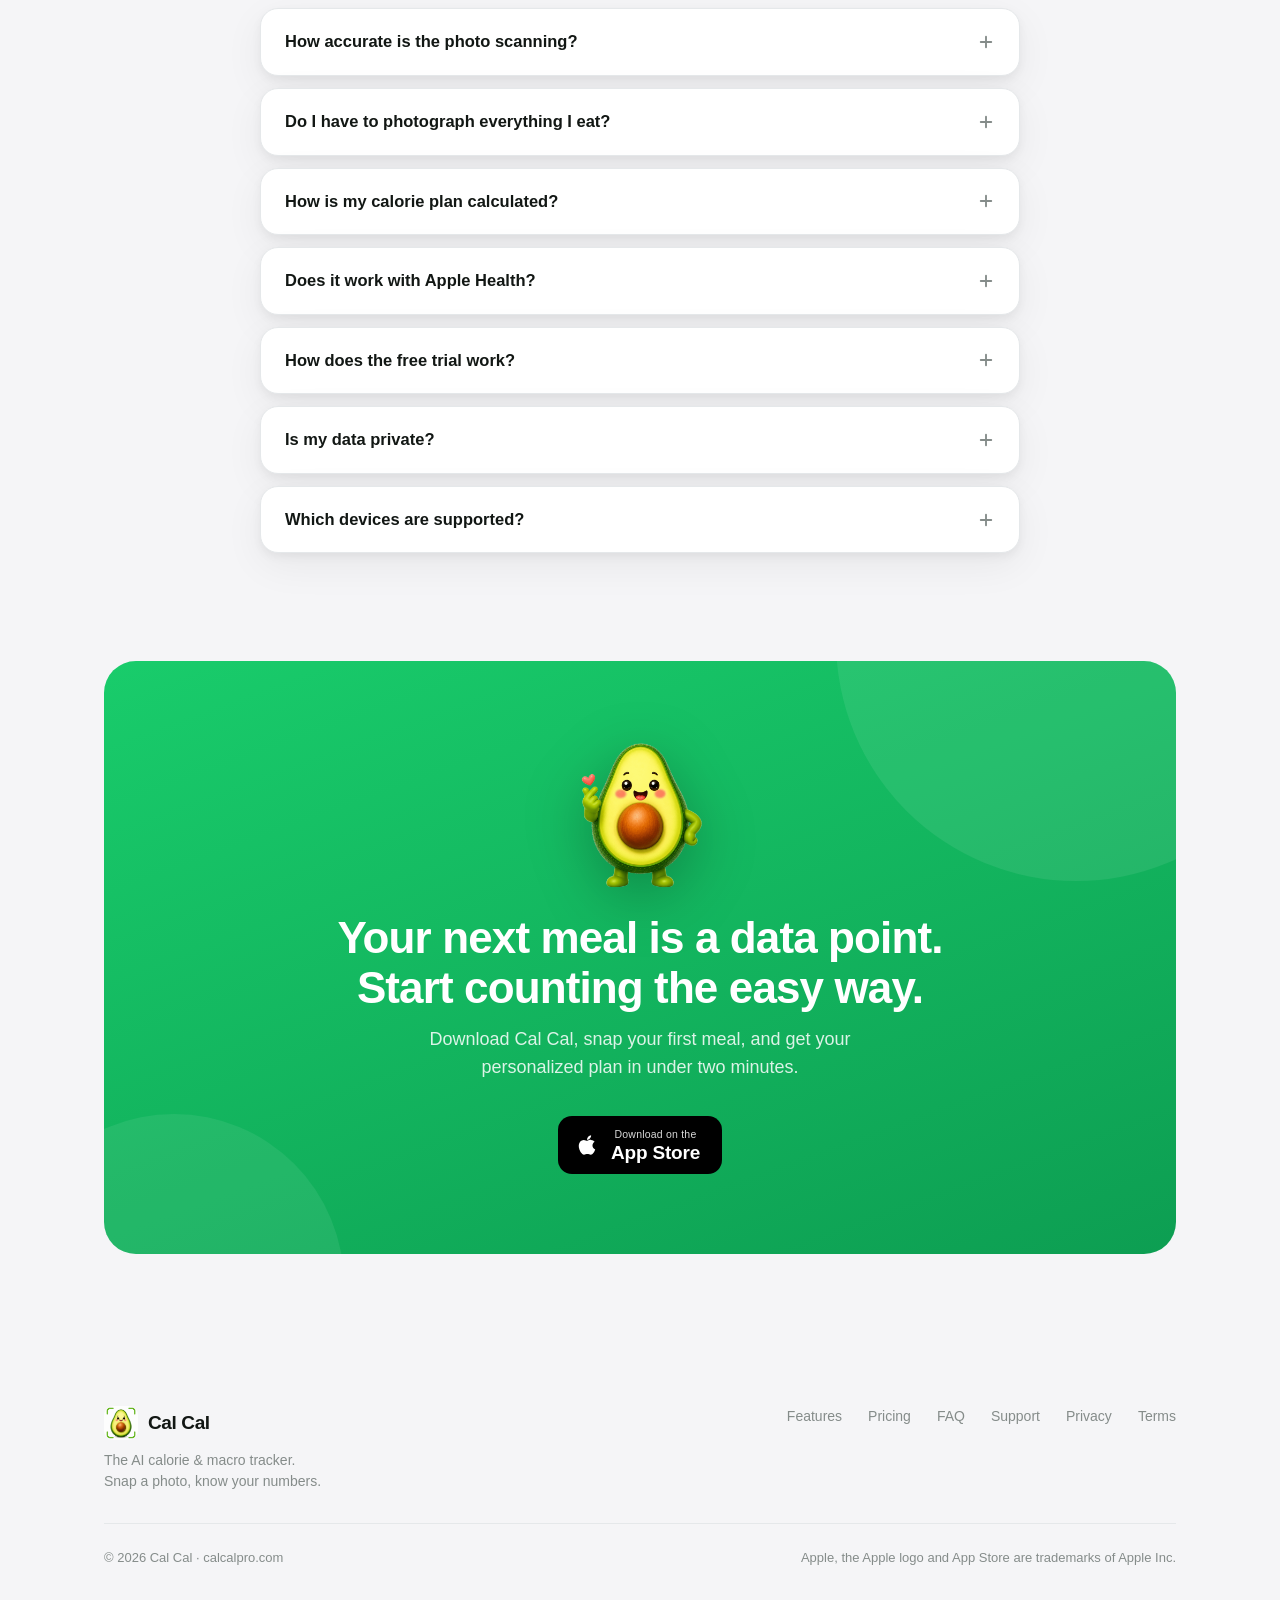
==== commit 680c41d0: "Correct trial length to 7 days across site Co-Authored-By: Claude Fable 5 <noreply@anthropic.com> Cl" ====
--- a/index.html
+++ b/index.html
@@ -220,7 +220,7 @@
         </a>
         <a class="btn btn-ghost btn-big" href="#how">See how it works</a>
       </div>
-      <p class="hero-note"><strong>3-day free trial</strong> on the yearly plan · Cancel anytime</p>
+      <p class="hero-note"><strong>7-day free trial</strong> on the yearly plan · Cancel anytime</p>
     </div>
 
     <div class="phone-scene reveal">
@@ -343,7 +343,7 @@
   <div class="wrap center">
     <span class="kicker">Pricing</span>
     <h2>Start free. Keep the results.</h2>
-    <p class="sub">Try everything free for 3 days with the yearly plan. Cancel anytime in two taps.</p>
+    <p class="sub">Try everything free for 7 days with the yearly plan. Cancel anytime in two taps.</p>
     <div class="plans" style="text-align:left">
       <div class="plan reveal">
         <h3>Weekly</h3>
@@ -357,12 +357,12 @@
         <a class="btn btn-ghost" href="#pricing">Choose Weekly</a>
       </div>
       <div class="plan hot reveal" style="transition-delay:.08s">
-        <div class="tag">BEST VALUE · 3-DAY FREE TRIAL</div>
+        <div class="tag">BEST VALUE · 7-DAY FREE TRIAL</div>
         <h3>Yearly</h3>
         <div class="price">$49.99<small>/year</small></div>
         <div class="per">≈ $0.96/week · Save 88% vs weekly</div>
         <ul>
-          <li><svg width="17" height="17" viewBox="0 0 24 24" fill="none" stroke="#19CC6B" stroke-width="3" stroke-linecap="round" stroke-linejoin="round"><path d="M20 6 9 17l-5-5"/></svg><b>3 days free</b>, then $49.99/yr</li>
+          <li><svg width="17" height="17" viewBox="0 0 24 24" fill="none" stroke="#19CC6B" stroke-width="3" stroke-linecap="round" stroke-linejoin="round"><path d="M20 6 9 17l-5-5"/></svg><b>7 days free</b>, then $49.99/yr</li>
           <li><svg width="17" height="17" viewBox="0 0 24 24" fill="none" stroke="#19CC6B" stroke-width="3" stroke-linecap="round" stroke-linejoin="round"><path d="M20 6 9 17l-5-5"/></svg>All features included</li>
           <li><svg width="17" height="17" viewBox="0 0 24 24" fill="none" stroke="#19CC6B" stroke-width="3" stroke-linecap="round" stroke-linejoin="round"><path d="M20 6 9 17l-5-5"/></svg>Unlimited AI scans</li>
           <li><svg width="17" height="17" viewBox="0 0 24 24" fill="none" stroke="#19CC6B" stroke-width="3" stroke-linecap="round" stroke-linejoin="round"><path d="M20 6 9 17l-5-5"/></svg>Cancel anytime during trial — pay nothing</li>
@@ -409,7 +409,7 @@
       </details>
       <details>
         <summary>How does the free trial work? <svg class="chev" width="18" height="18" viewBox="0 0 24 24" fill="none" stroke="currentColor" stroke-width="2.5" stroke-linecap="round"><path d="M12 5v14M5 12h14"/></svg></summary>
-        <div class="a">The yearly plan starts with a 3-day free trial — full access to everything. If you cancel before the trial ends, you pay nothing. Subscriptions are billed through your Apple ID and can be cancelled anytime in your iPhone's Settings.</div>
+        <div class="a">The yearly plan starts with a 7-day free trial — full access to everything. If you cancel before the trial ends, you pay nothing. Subscriptions are billed through your Apple ID and can be cancelled anytime in your iPhone's Settings.</div>
       </details>
       <details>
         <summary>Is my data private? <svg class="chev" width="18" height="18" viewBox="0 0 24 24" fill="none" stroke="currentColor" stroke-width="2.5" stroke-linecap="round"><path d="M12 5v14M5 12h14"/></svg></summary>
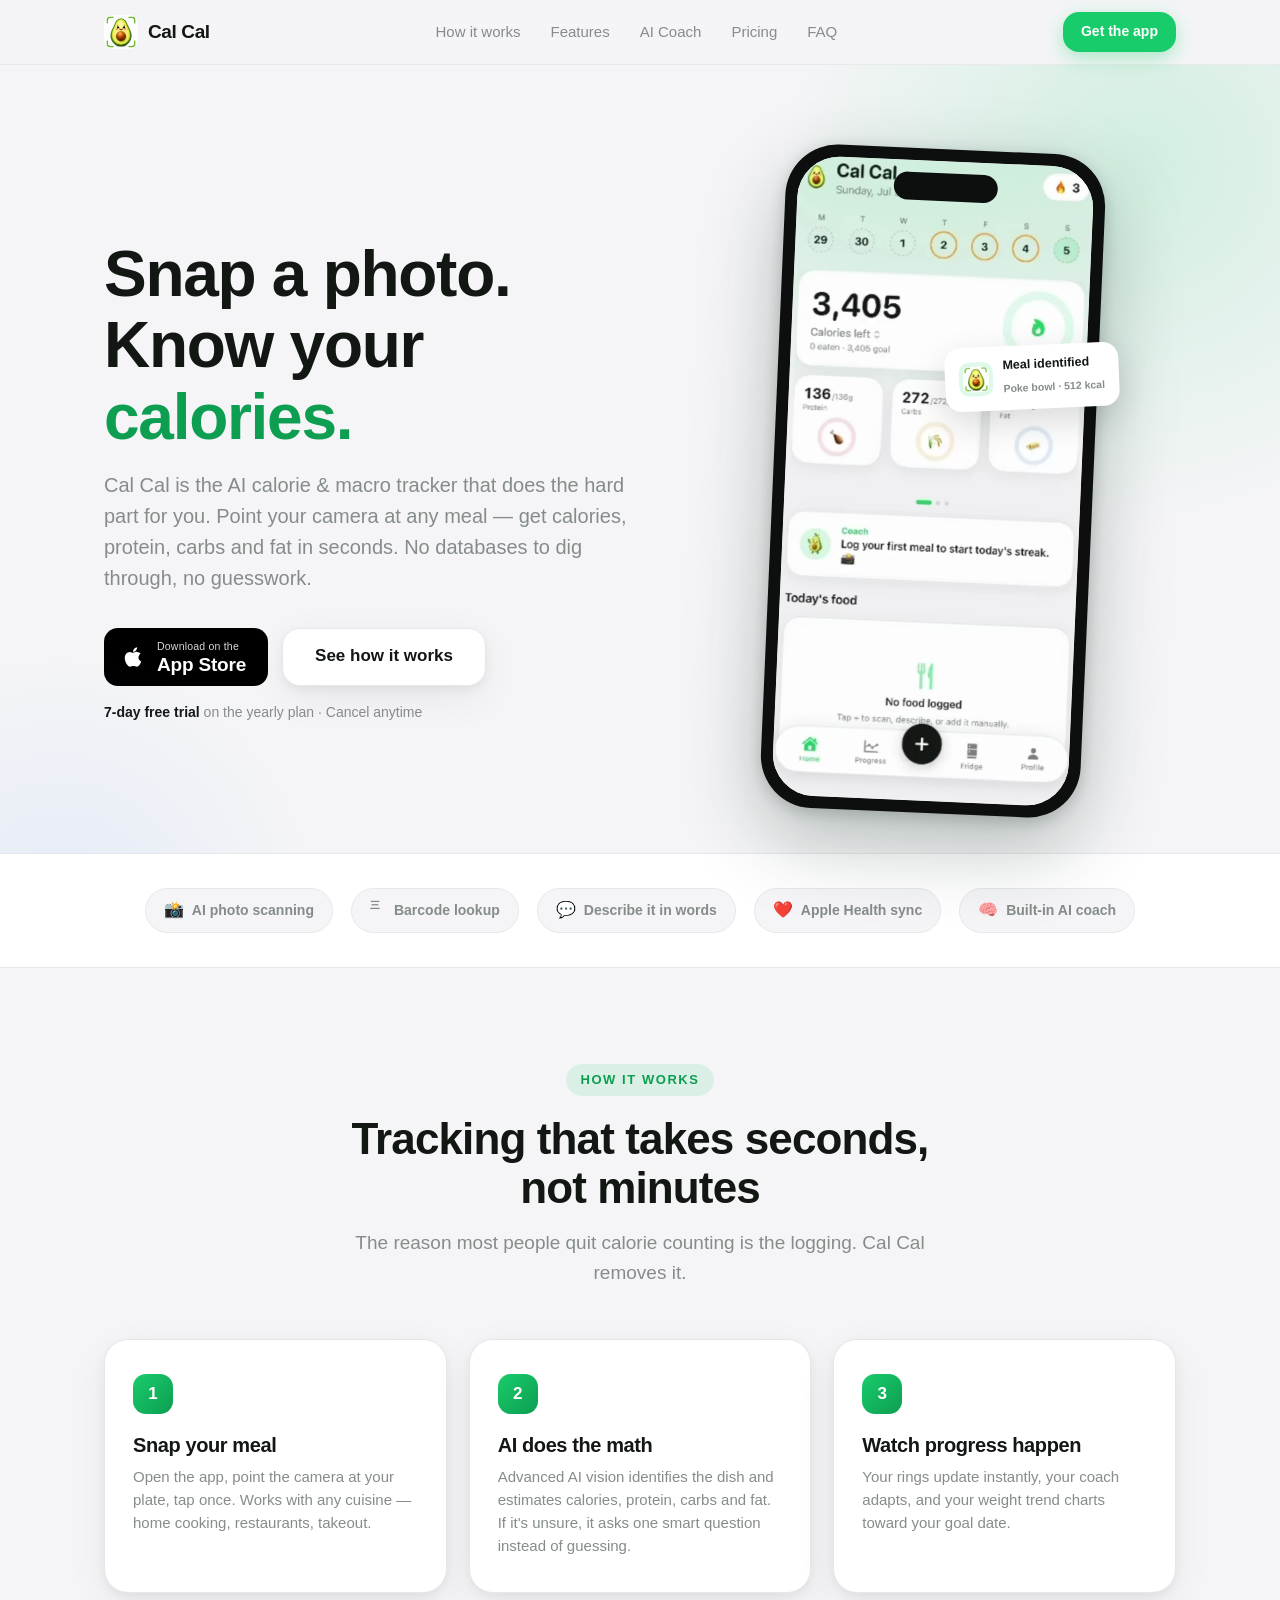
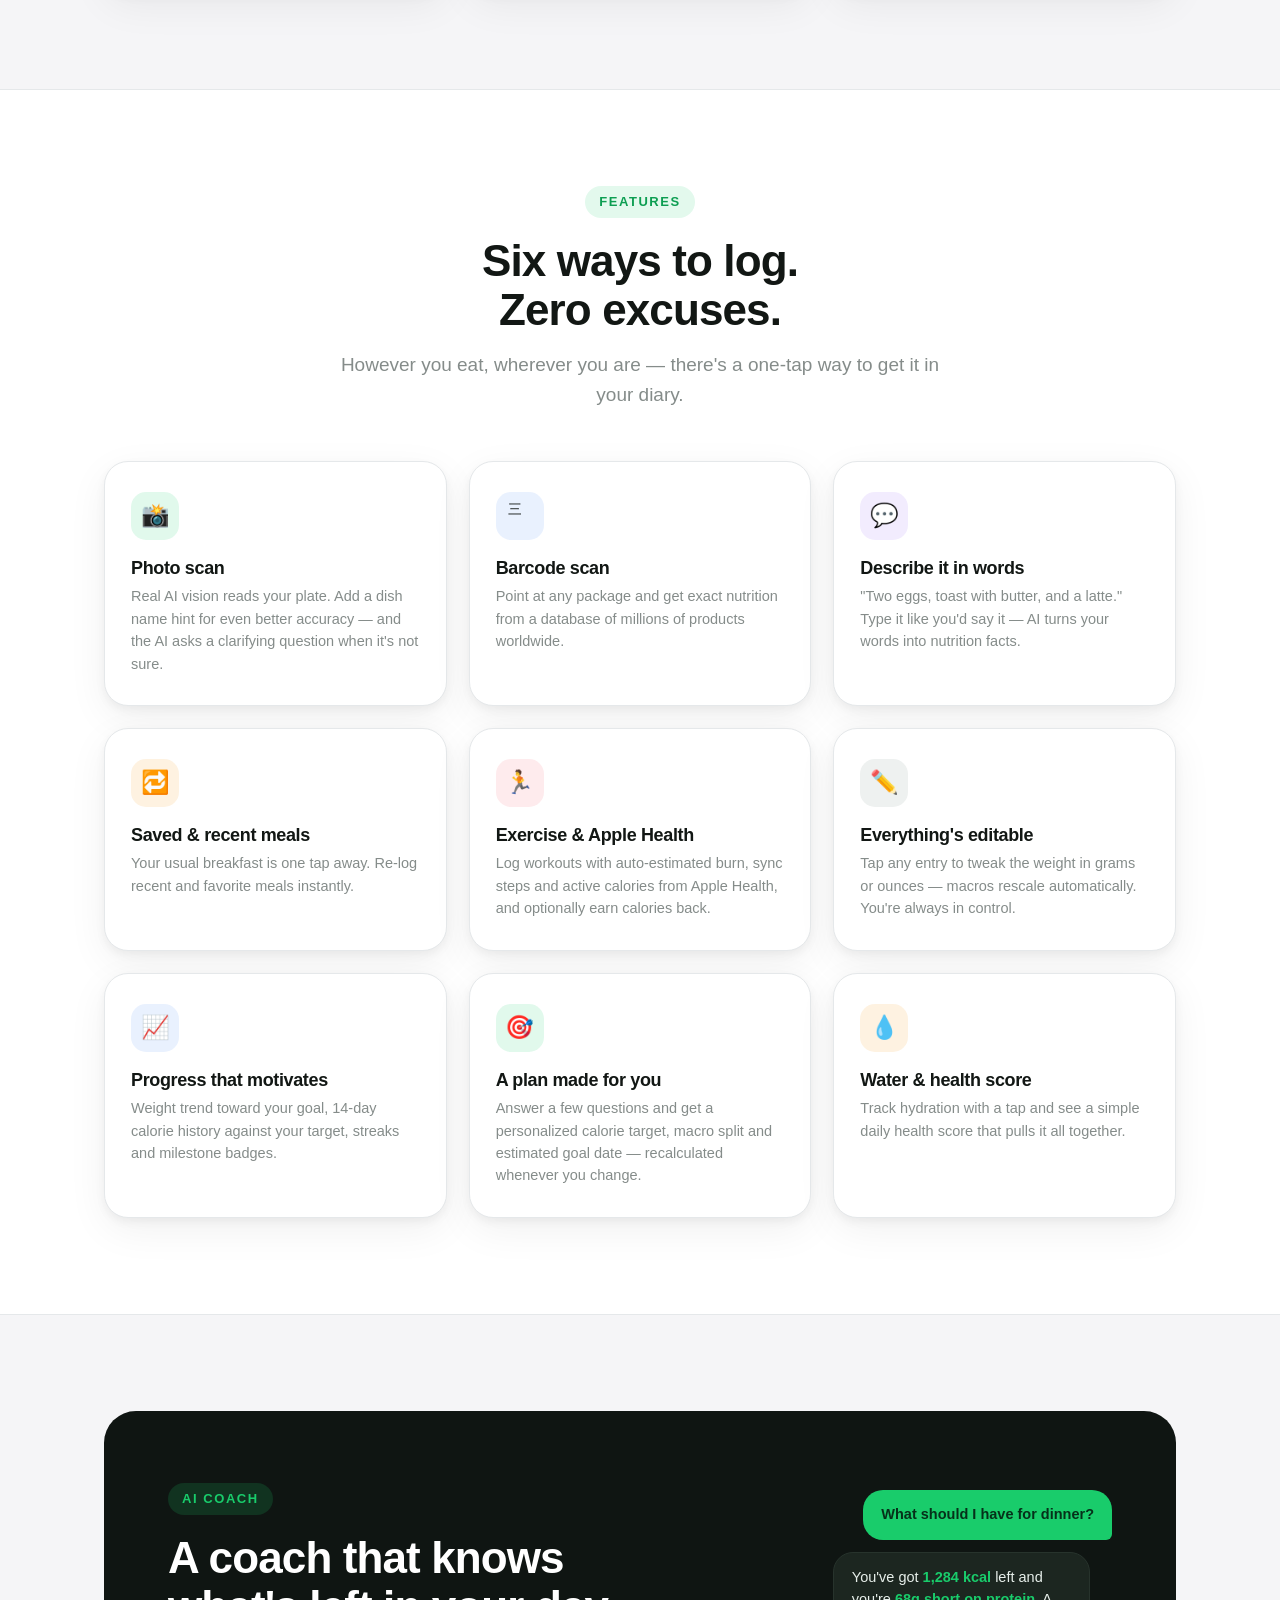
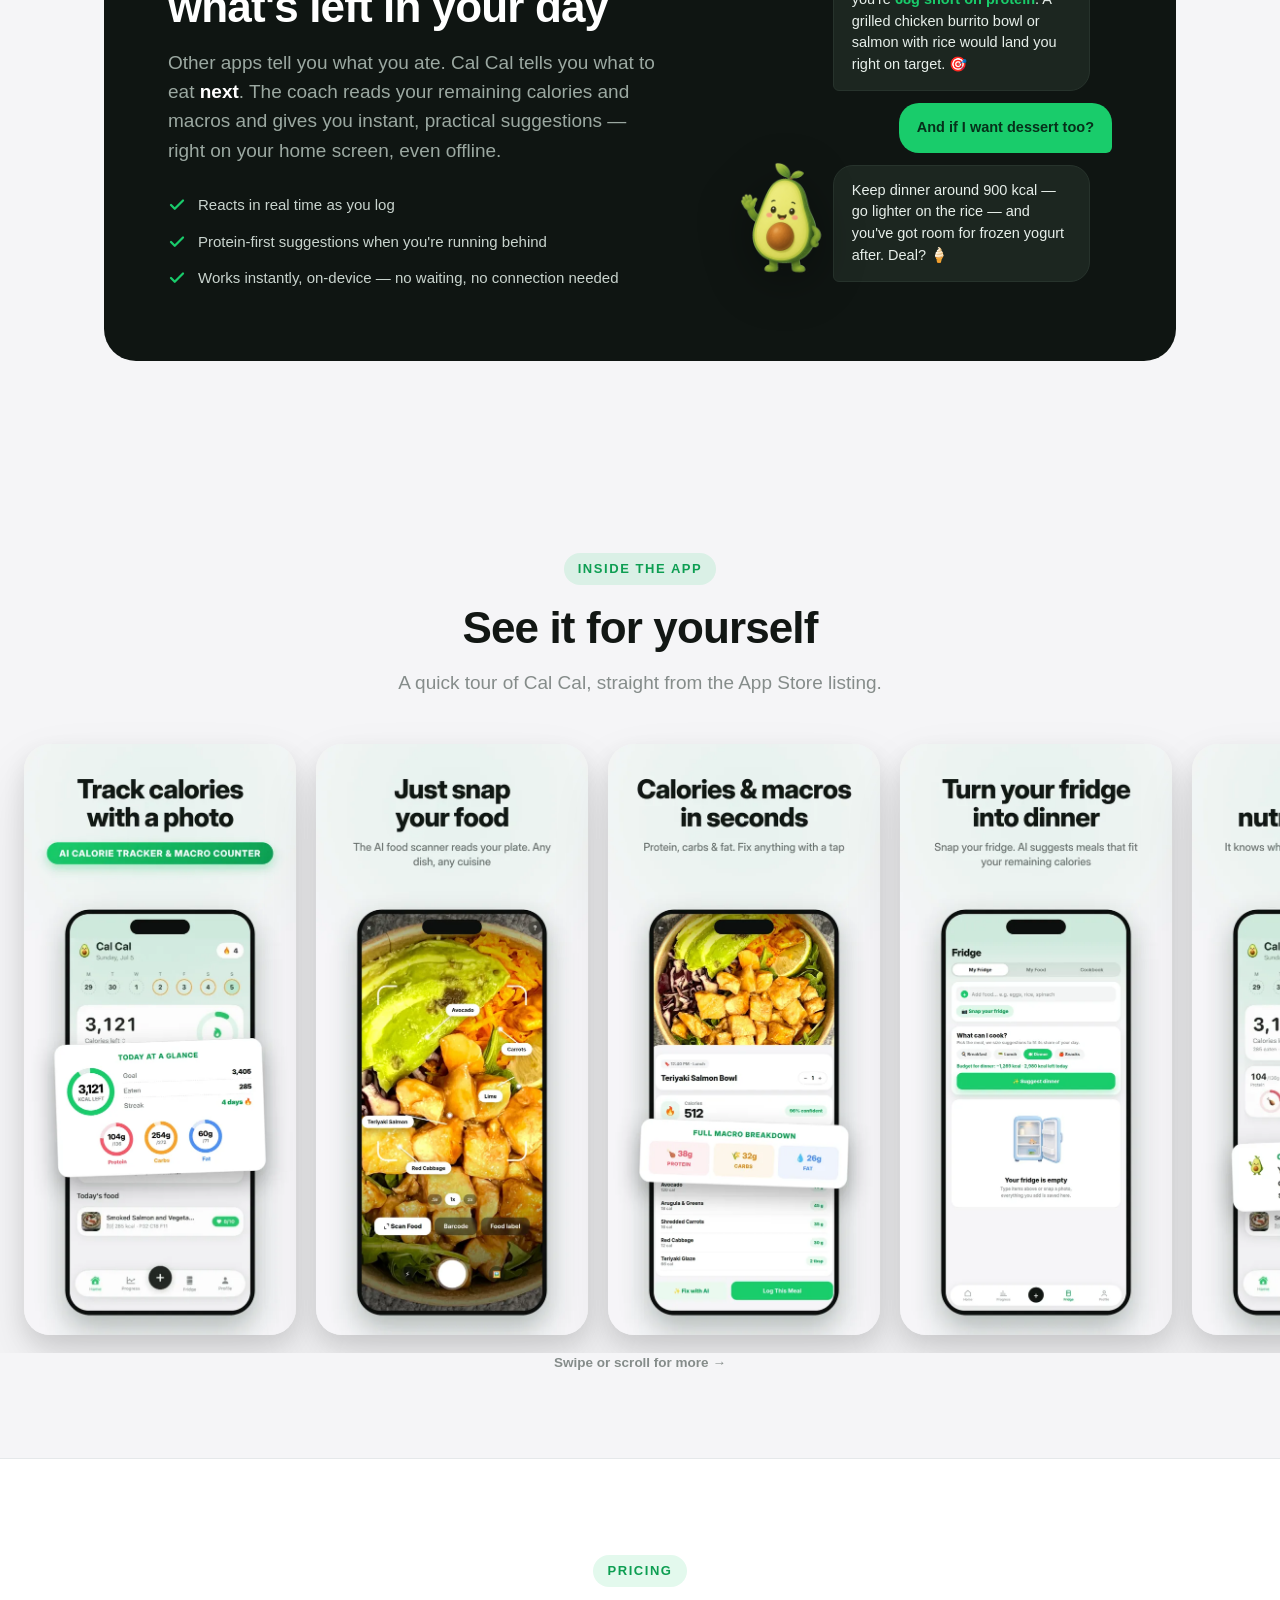
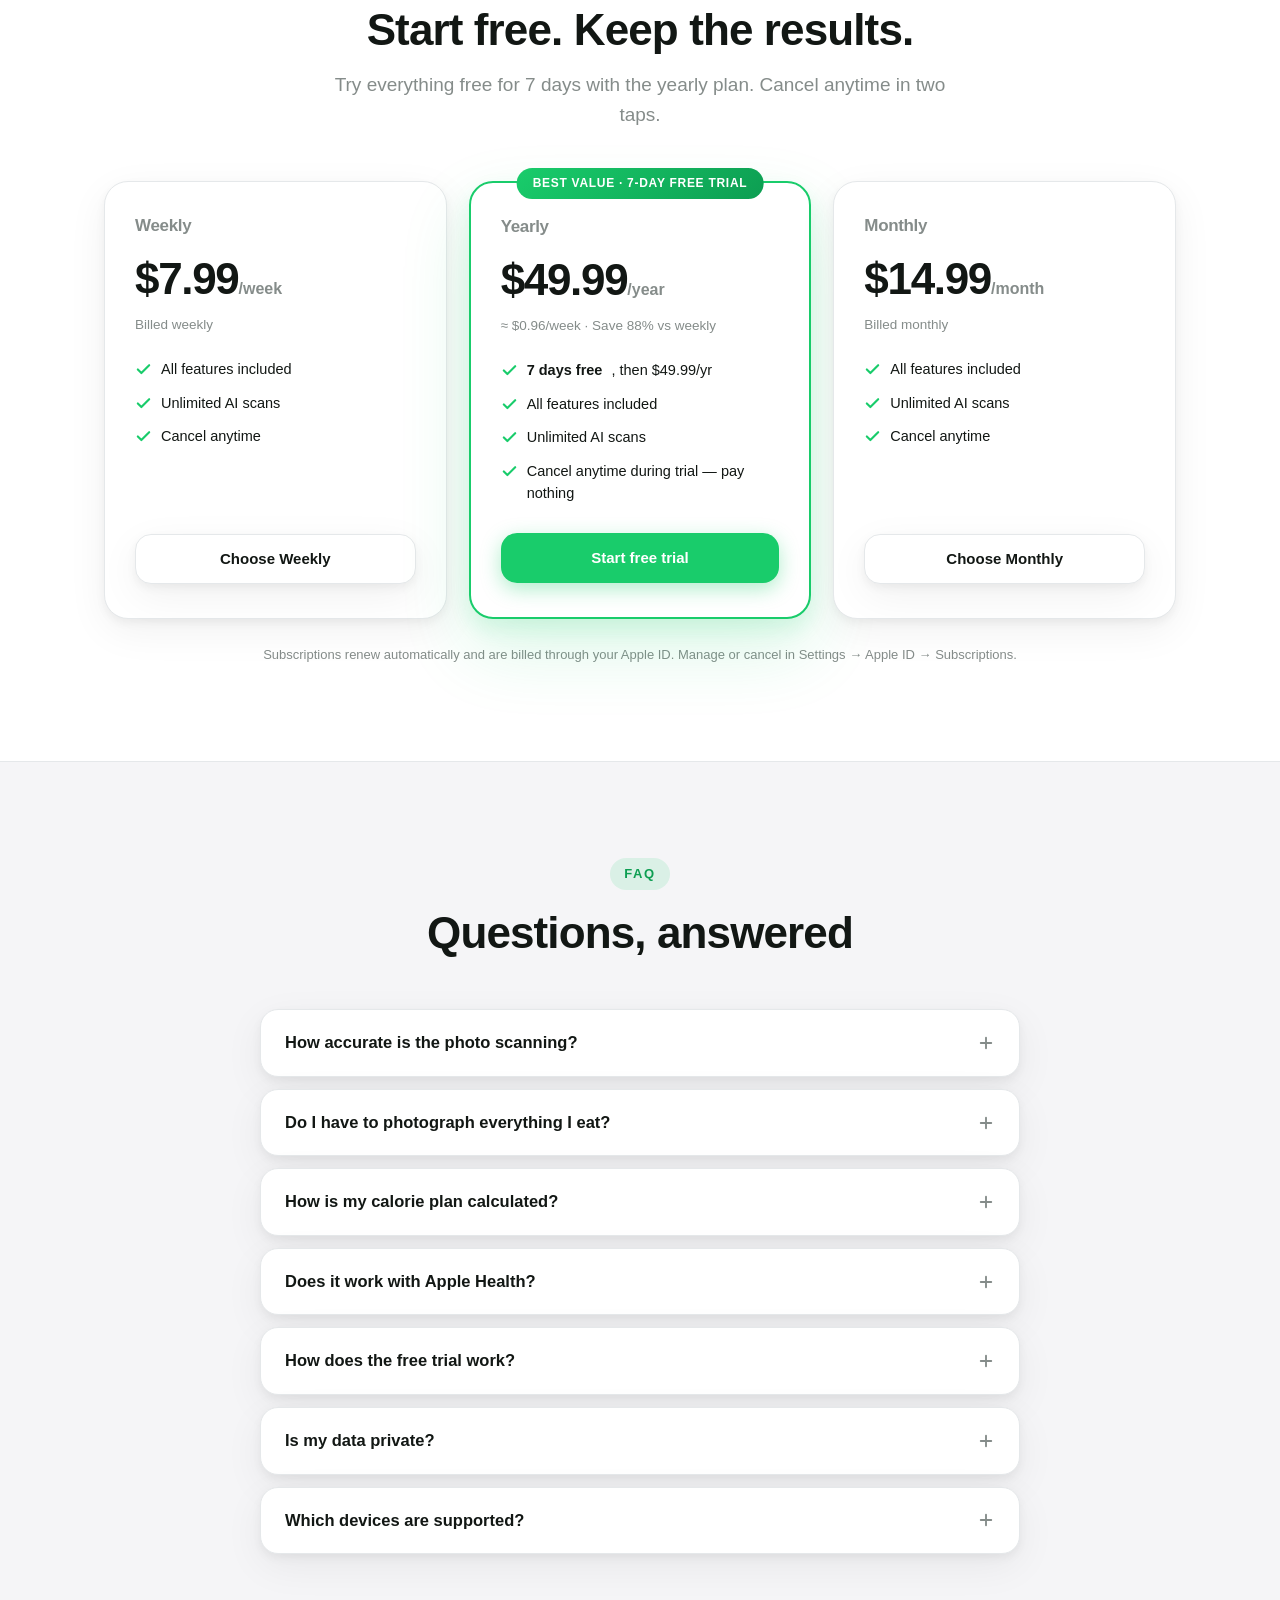
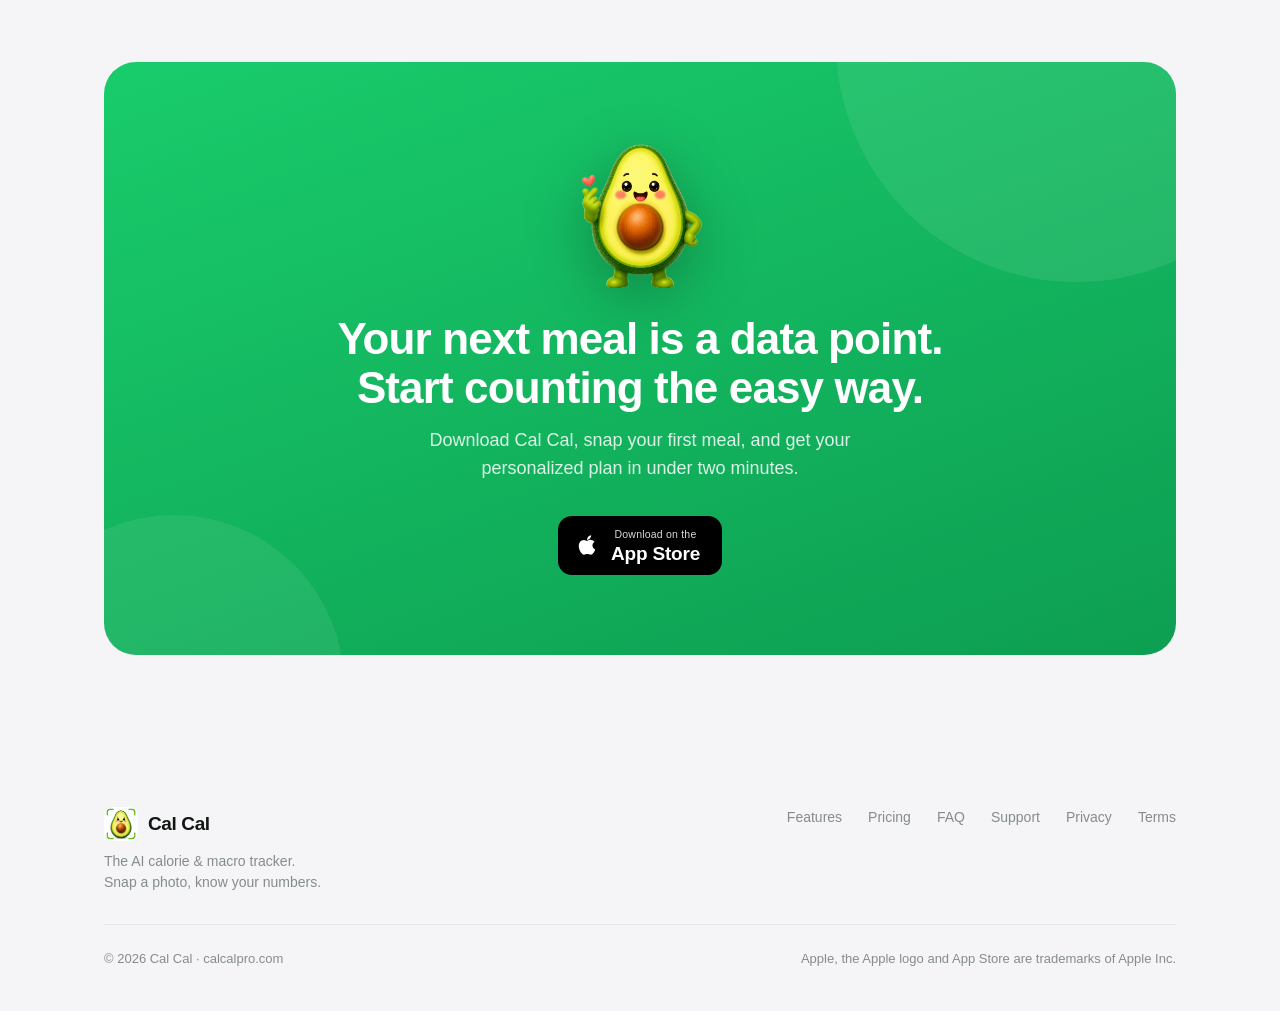
==== commit ef95a244: "Add app screenshots gallery to the website Swipeable 'Inside the app' section between the coach and " ====
--- a/index.html
+++ b/index.html
@@ -136,6 +136,17 @@
   .coach-li svg{flex:none;margin-top:3px}
   @media(max-width:900px){.coach-inner{grid-template-columns:1fr;padding:48px 30px}}
 
+  /* ---------- screenshots gallery ---------- */
+  .gallery{padding:96px 0 84px}
+  .gallery-row{display:flex;gap:20px;overflow-x:auto;scroll-snap-type:x mandatory;padding:46px 24px 18px;
+    -webkit-overflow-scrolling:touch;scrollbar-width:none}
+  .gallery-row::-webkit-scrollbar{display:none}
+  .gallery-row .shot{flex:0 0 auto;width:272px;scroll-snap-align:center;border-radius:26px;
+    box-shadow:0 10px 22px rgba(0,0,0,.10), 0 30px 60px rgba(0,0,0,.10);transition:transform .25s ease}
+  .gallery-row .shot:hover{transform:translateY(-6px)}
+  .gallery-hint{text-align:center;font-size:13.5px;color:var(--ink-2);font-weight:600}
+  @media(max-width:600px){.gallery-row .shot{width:236px}}
+
   /* ---------- pricing ---------- */
   .plans{display:grid;grid-template-columns:repeat(3,1fr);gap:22px;margin-top:52px;align-items:stretch}
   .plan{background:var(--card);border:1px solid var(--hairline);border-radius:var(--radius);padding:34px 30px;box-shadow:var(--shadow);display:flex;flex-direction:column;position:relative}
@@ -338,6 +349,28 @@
   </div>
 </section>
 
+<!-- ================= SCREENSHOTS ================= -->
+<section class="gallery" id="screens">
+  <div class="wrap center">
+    <span class="kicker">Inside the app</span>
+    <h2>See it for yourself</h2>
+    <p class="sub">A quick tour of Cal Cal, straight from the App Store listing.</p>
+  </div>
+  <div class="gallery-row">
+    <img class="shot" src="img/shots/shot_1.webp" alt="Cal Cal home screen: track calories with a photo" loading="lazy" width="272" height="591">
+    <img class="shot" src="img/shots/shot_2.webp" alt="AI food scanner reading a bowl and naming each ingredient" loading="lazy" width="272" height="591">
+    <img class="shot" src="img/shots/shot_3.webp" alt="Calories and macros result in seconds" loading="lazy" width="272" height="591">
+    <img class="shot" src="img/shots/shot_4.webp" alt="Fridge feature: AI suggests dinner from what you have" loading="lazy" width="272" height="591">
+    <img class="shot" src="img/shots/shot_5.webp" alt="Instant barcode scanner" loading="lazy" width="272" height="591">
+    <img class="shot" src="img/shots/shot_6.webp" alt="Your AI nutrition coach" loading="lazy" width="272" height="591">
+    <img class="shot" src="img/shots/shot_7.webp" alt="Weight progress and transformation" loading="lazy" width="272" height="591">
+    <img class="shot" src="img/shots/shot_8.webp" alt="Water, steps, workouts and health score" loading="lazy" width="272" height="591">
+    <img class="shot" src="img/shots/shot_9.webp" alt="Streaks, badges and milestones" loading="lazy" width="272" height="591">
+    <img class="shot" src="img/shots/shot_10.webp" alt="Add food your way" loading="lazy" width="272" height="591">
+  </div>
+  <div class="gallery-hint">Swipe or scroll for more →</div>
+</section>
+
 <!-- ================= PRICING ================= -->
 <section id="pricing" style="background:#fff;border-top:1px solid var(--hairline);border-bottom:1px solid var(--hairline)">
   <div class="wrap center">
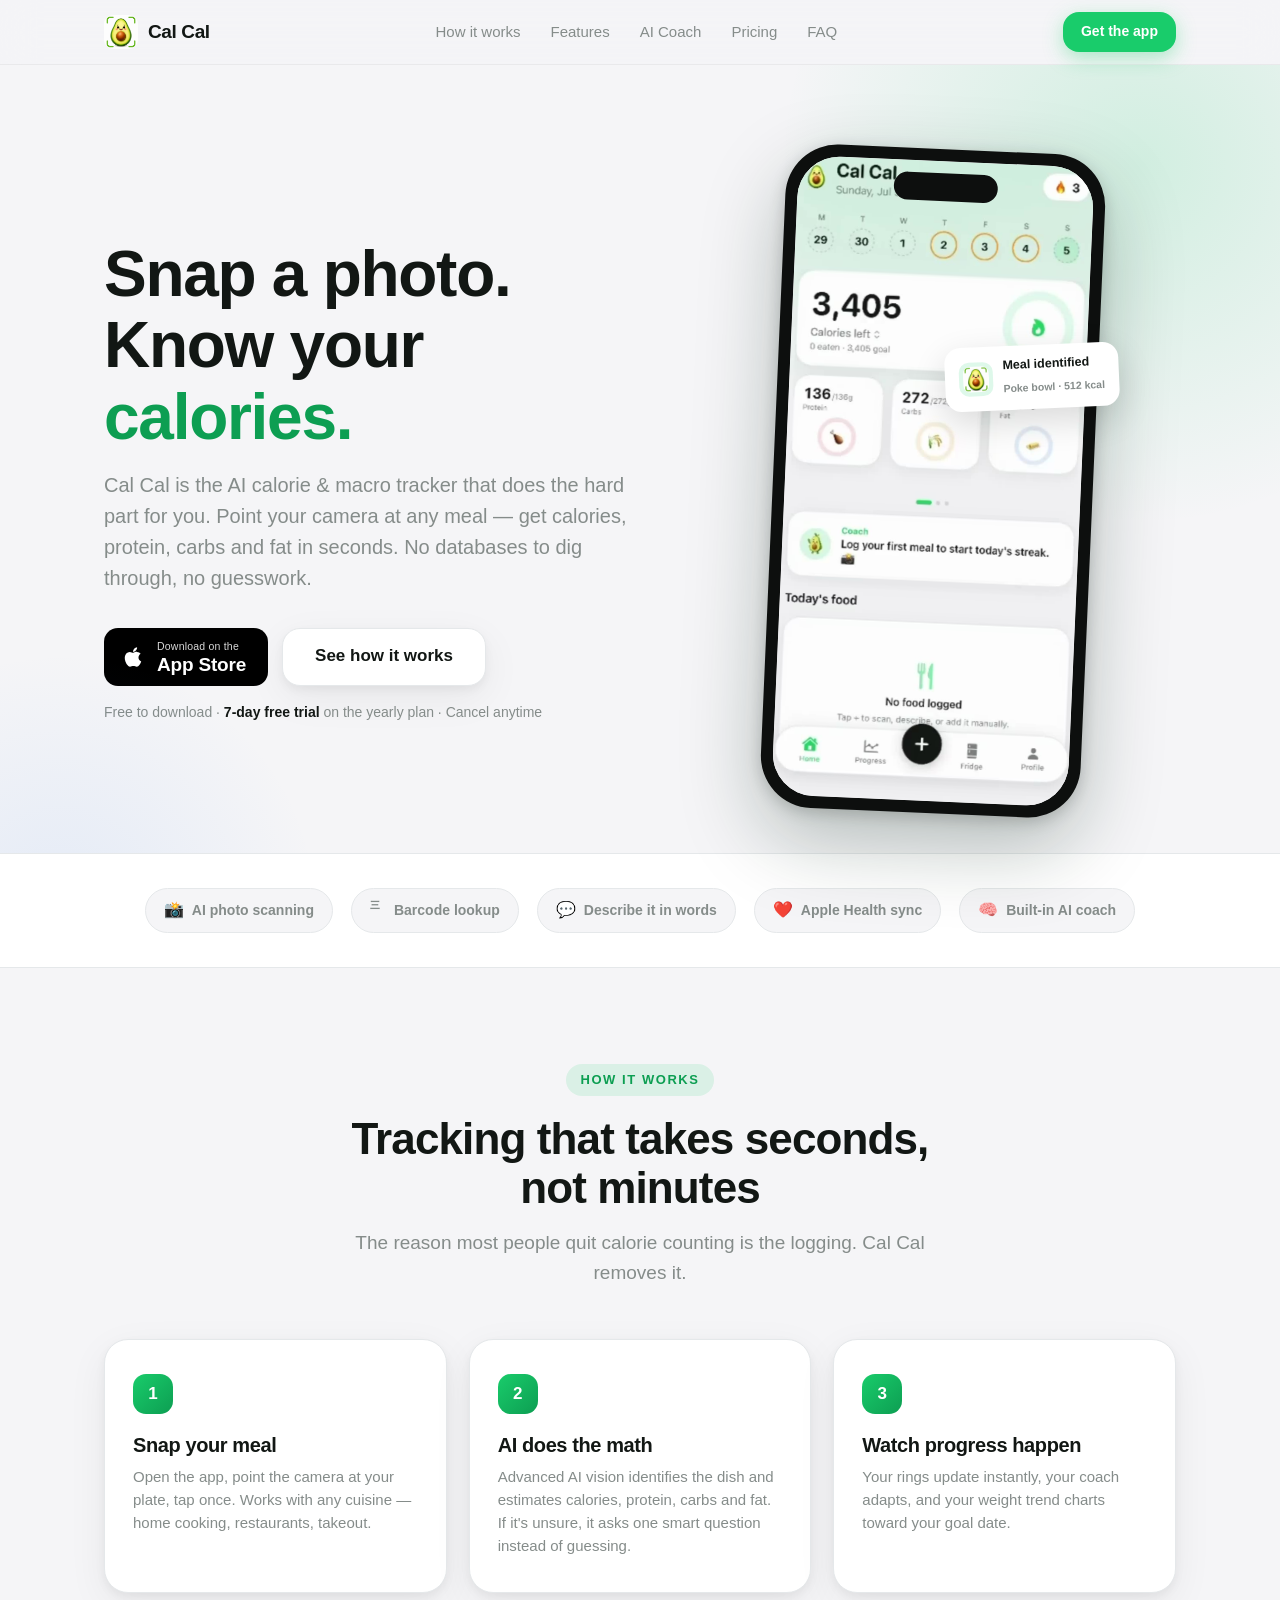
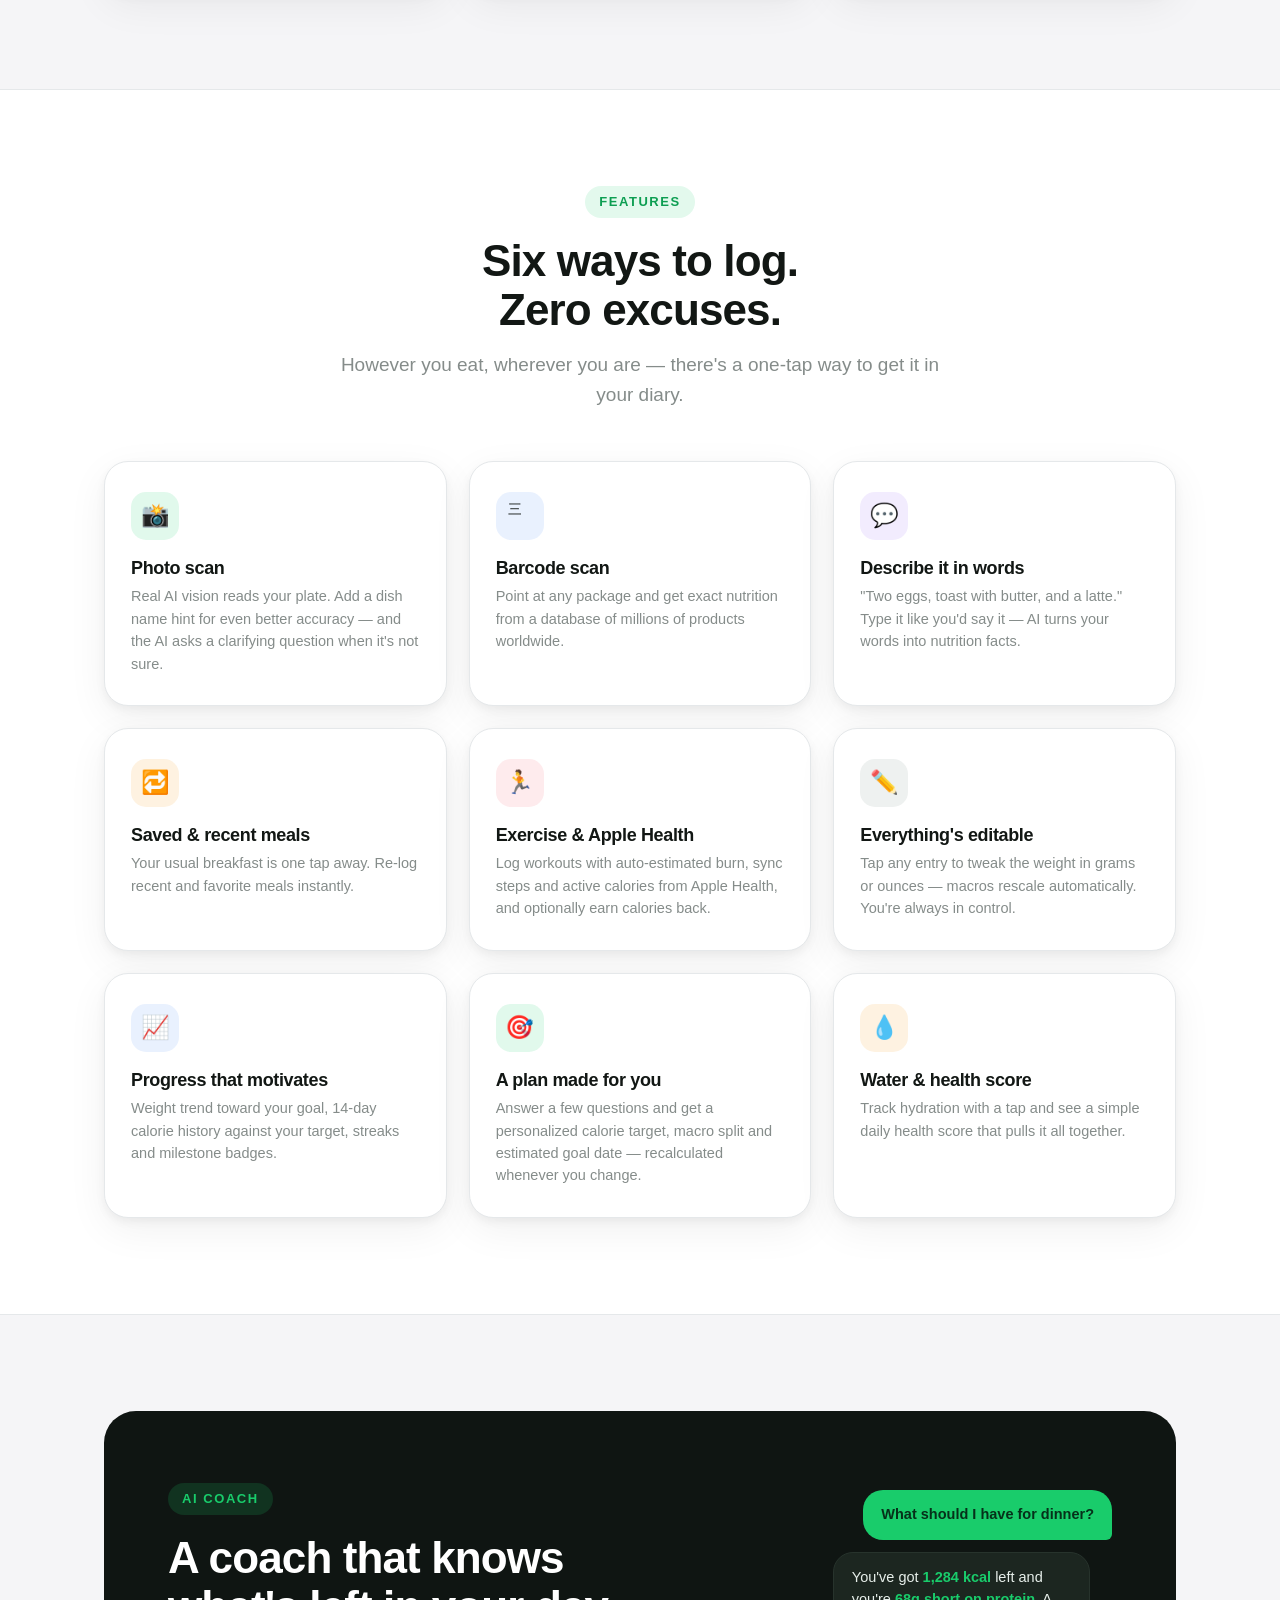
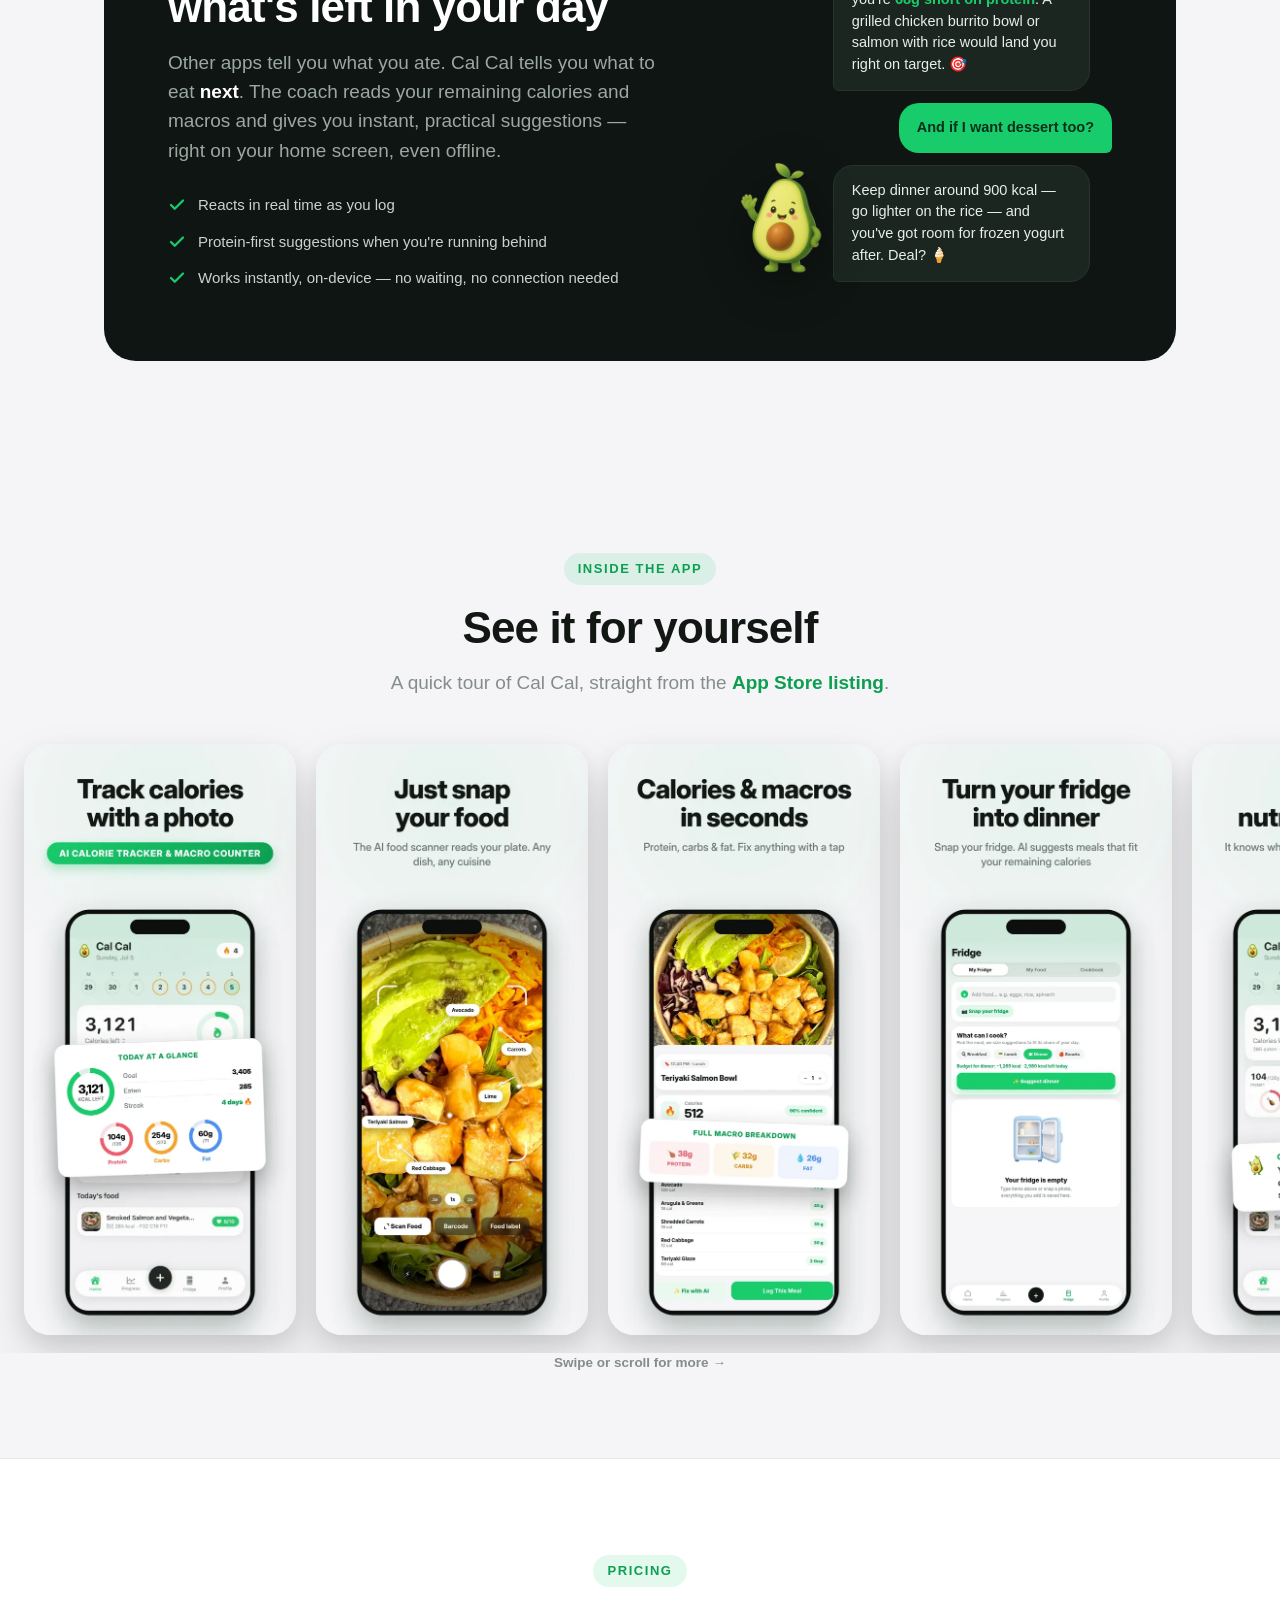
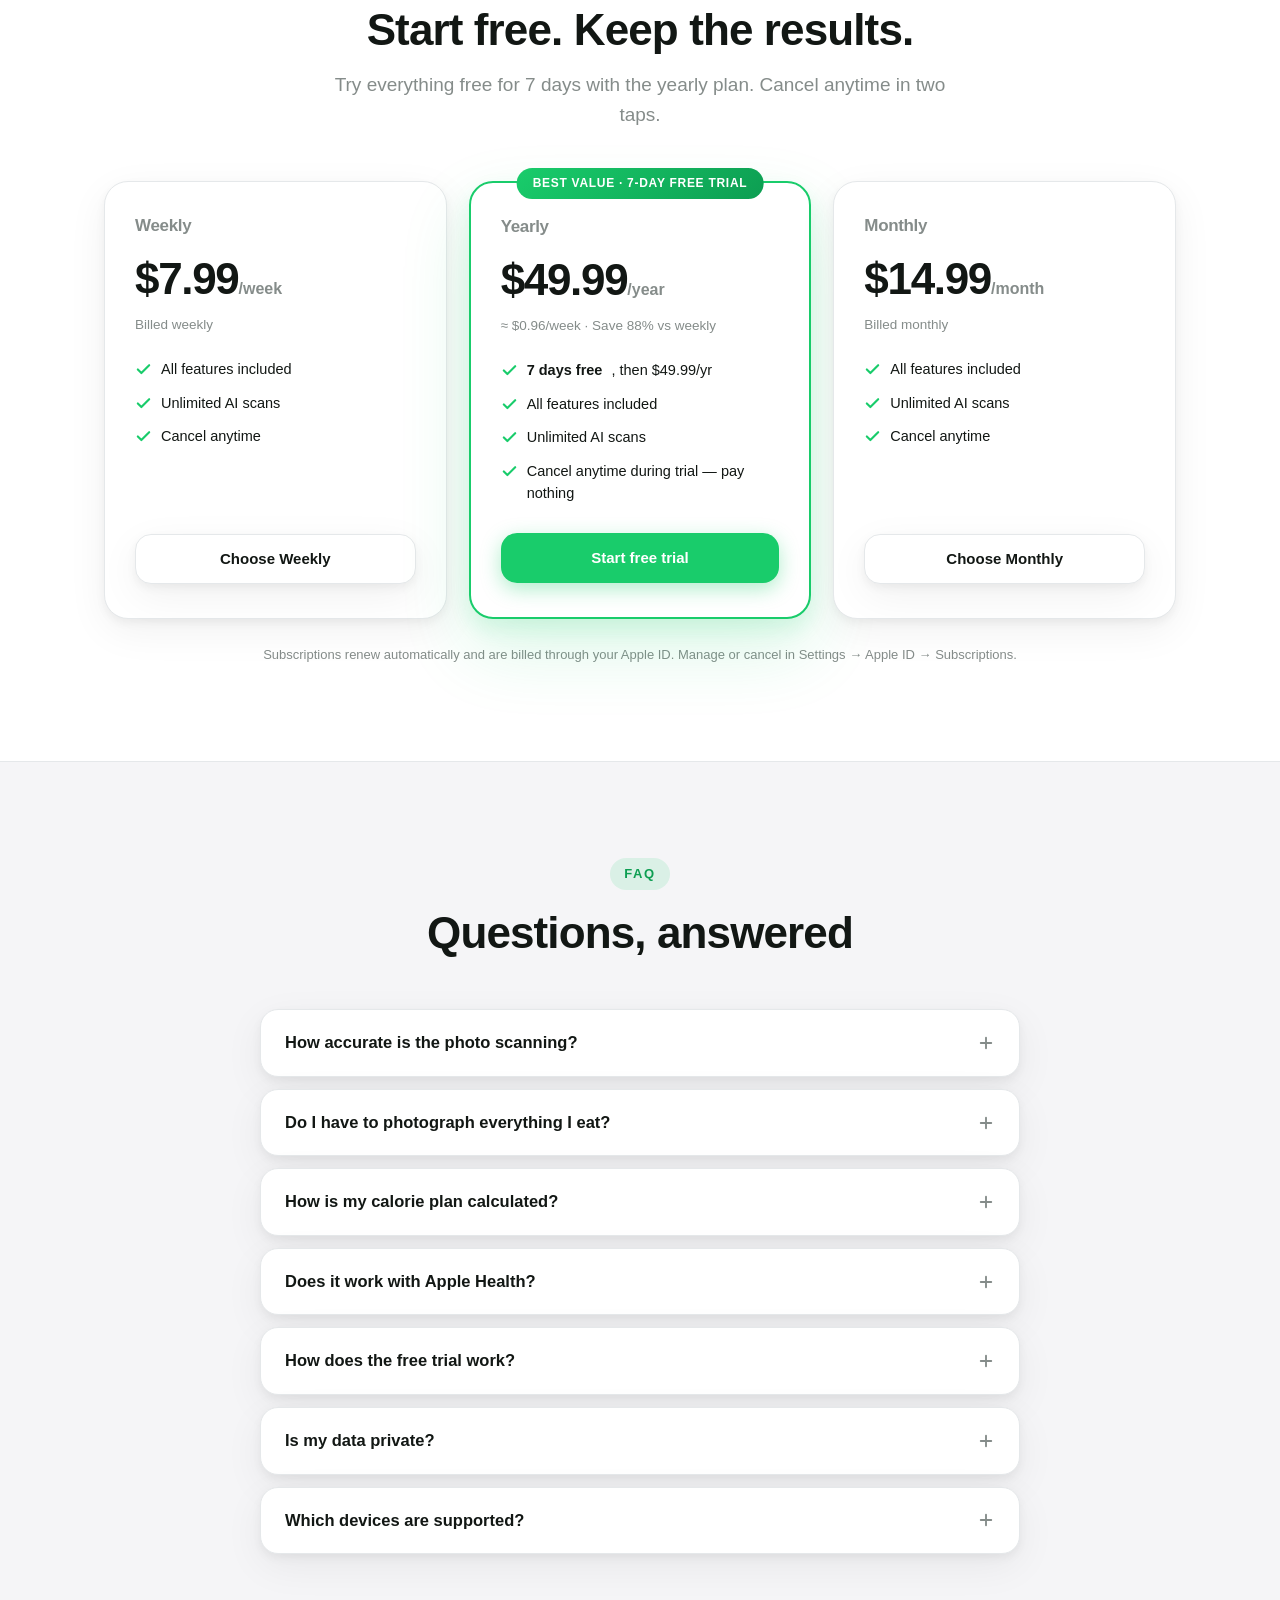
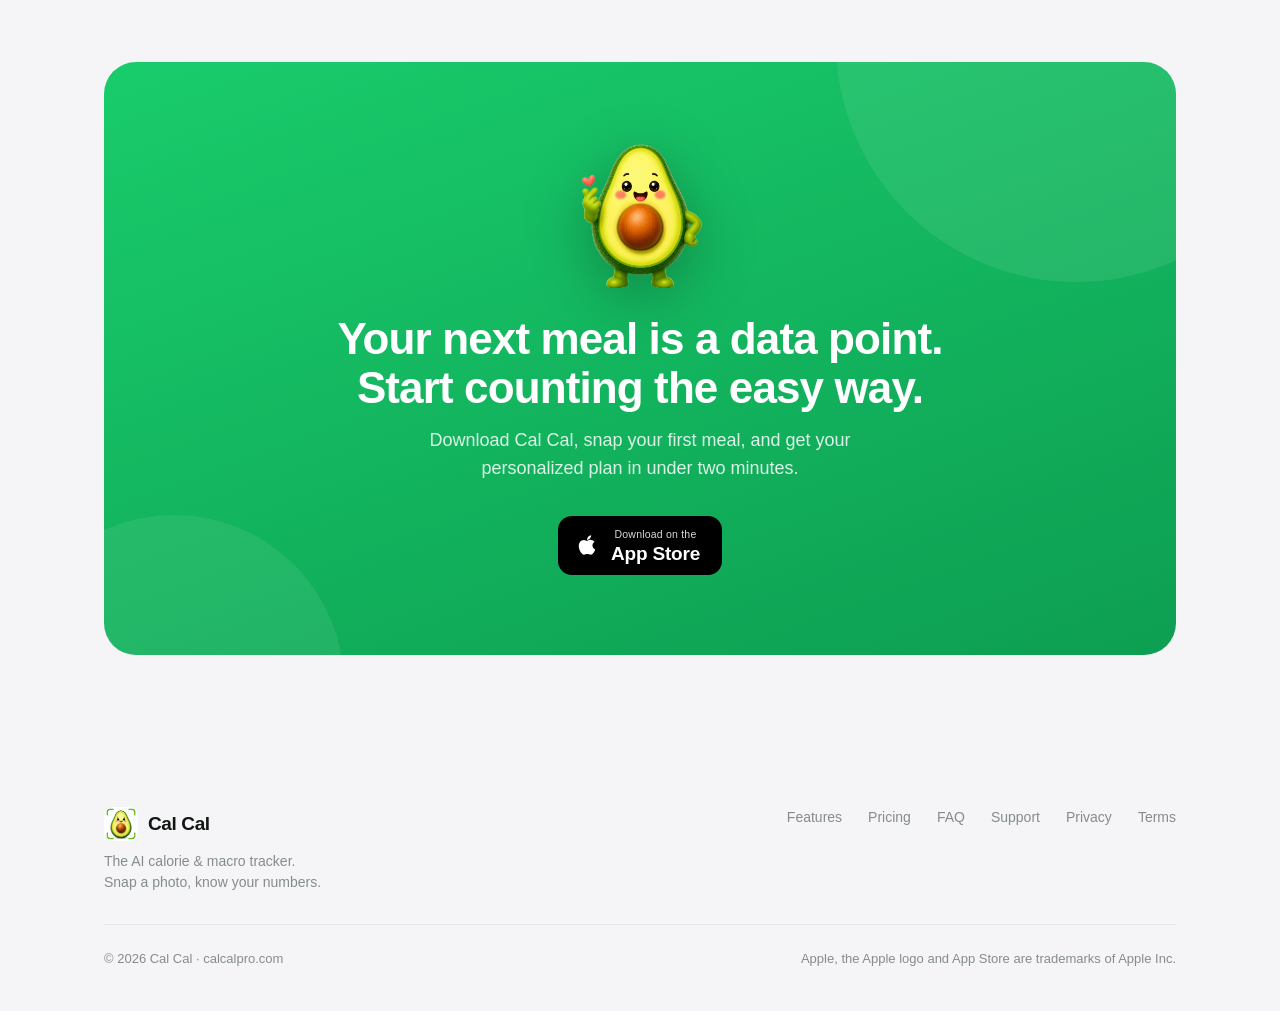
==== commit 4a401fc0: "Link all download CTAs to the live App Store listing App is live (id6787576503). Point nav, hero bad" ====
--- a/index.html
+++ b/index.html
@@ -14,8 +14,27 @@
 <meta name="twitter:card" content="summary_large_image">
 <meta name="twitter:image" content="https://calcalpro.com/img/og.png">
 <meta name="theme-color" content="#19CC6B">
+<meta name="apple-itunes-app" content="app-id=6787576503">
 <link rel="icon" type="image/png" href="img/favicon.png">
 <link rel="apple-touch-icon" href="img/apple-touch-icon.png">
+<script type="application/ld+json">
+{
+  "@context": "https://schema.org",
+  "@type": "MobileApplication",
+  "name": "Cal Cal: AI Calorie Counter",
+  "operatingSystem": "iOS 17.0 or later",
+  "applicationCategory": "HealthApplication",
+  "url": "https://calcalpro.com/",
+  "installUrl": "https://apps.apple.com/us/app/cal-cal-ai-calorie-counter/id6787576503",
+  "image": "https://calcalpro.com/img/og.png",
+  "description": "Cal Cal is the AI calorie and macro tracker. Snap a photo of your meal and get calories, protein, carbs and fat in seconds.",
+  "offers": {
+    "@type": "Offer",
+    "price": "0",
+    "priceCurrency": "USD"
+  }
+}
+</script>
 <style>
   :root{
     --accent:#19CC6B; --accent-dark:#0D9E52;
@@ -213,7 +232,7 @@
       <a href="#pricing">Pricing</a>
       <a href="#faq">FAQ</a>
     </nav>
-    <a class="btn btn-primary btn-nav" href="#pricing">Get the app</a>
+    <a class="btn btn-primary btn-nav" href="https://apps.apple.com/us/app/cal-cal-ai-calorie-counter/id6787576503" rel="noopener">Get the app</a>
   </div>
 </header>
 
@@ -225,13 +244,13 @@
       <h1>Snap a photo.<br>Know your <em>calories.</em></h1>
       <p class="sub">Cal Cal is the AI calorie &amp; macro tracker that does the hard part for you. Point your camera at any meal — get calories, protein, carbs and fat in seconds. No databases to dig through, no guesswork.</p>
       <div class="hero-ctas">
-        <a class="store-badge" href="#pricing" aria-label="Download on the App Store">
+        <a class="store-badge" href="https://apps.apple.com/us/app/cal-cal-ai-calorie-counter/id6787576503" rel="noopener" aria-label="Download on the App Store">
           <svg class="apple" viewBox="0 0 24 24" fill="currentColor" aria-hidden="true"><path d="M17.05 20.28c-.98.95-2.05.8-3.08.35-1.09-.46-2.09-.48-3.24 0-1.44.62-2.2.44-3.06-.35C2.79 15.25 3.51 7.59 9.05 7.31c1.35.07 2.29.74 3.08.8 1.18-.24 2.31-.93 3.57-.84 1.51.12 2.65.72 3.4 1.8-3.12 1.87-2.38 5.98.48 7.13-.57 1.5-1.31 2.99-2.53 4.08ZM12.03 7.25c-.15-2.23 1.66-4.07 3.74-4.25.29 2.58-2.34 4.5-3.74 4.25Z"/></svg>
           <span><small>Download on the</small><b>App Store</b></span>
         </a>
         <a class="btn btn-ghost btn-big" href="#how">See how it works</a>
       </div>
-      <p class="hero-note"><strong>7-day free trial</strong> on the yearly plan · Cancel anytime</p>
+      <p class="hero-note">Free to download · <strong>7-day free trial</strong> on the yearly plan · Cancel anytime</p>
     </div>
 
     <div class="phone-scene reveal">
@@ -354,7 +373,7 @@
   <div class="wrap center">
     <span class="kicker">Inside the app</span>
     <h2>See it for yourself</h2>
-    <p class="sub">A quick tour of Cal Cal, straight from the App Store listing.</p>
+    <p class="sub">A quick tour of Cal Cal, straight from the <a href="https://apps.apple.com/us/app/cal-cal-ai-calorie-counter/id6787576503" rel="noopener" style="color:var(--accent-dark);font-weight:600">App Store listing</a>.</p>
   </div>
   <div class="gallery-row">
     <img class="shot" src="img/shots/shot_1.webp" alt="Cal Cal home screen: track calories with a photo" loading="lazy" width="272" height="591">
@@ -387,7 +406,7 @@
           <li><svg width="17" height="17" viewBox="0 0 24 24" fill="none" stroke="#19CC6B" stroke-width="3" stroke-linecap="round" stroke-linejoin="round"><path d="M20 6 9 17l-5-5"/></svg>Unlimited AI scans</li>
           <li><svg width="17" height="17" viewBox="0 0 24 24" fill="none" stroke="#19CC6B" stroke-width="3" stroke-linecap="round" stroke-linejoin="round"><path d="M20 6 9 17l-5-5"/></svg>Cancel anytime</li>
         </ul>
-        <a class="btn btn-ghost" href="#pricing">Choose Weekly</a>
+        <a class="btn btn-ghost" href="https://apps.apple.com/us/app/cal-cal-ai-calorie-counter/id6787576503" rel="noopener">Choose Weekly</a>
       </div>
       <div class="plan hot reveal" style="transition-delay:.08s">
         <div class="tag">BEST VALUE · 7-DAY FREE TRIAL</div>
@@ -400,7 +419,7 @@
           <li><svg width="17" height="17" viewBox="0 0 24 24" fill="none" stroke="#19CC6B" stroke-width="3" stroke-linecap="round" stroke-linejoin="round"><path d="M20 6 9 17l-5-5"/></svg>Unlimited AI scans</li>
           <li><svg width="17" height="17" viewBox="0 0 24 24" fill="none" stroke="#19CC6B" stroke-width="3" stroke-linecap="round" stroke-linejoin="round"><path d="M20 6 9 17l-5-5"/></svg>Cancel anytime during trial — pay nothing</li>
         </ul>
-        <a class="btn btn-primary" href="#pricing">Start free trial</a>
+        <a class="btn btn-primary" href="https://apps.apple.com/us/app/cal-cal-ai-calorie-counter/id6787576503" rel="noopener">Start free trial</a>
       </div>
       <div class="plan reveal" style="transition-delay:.16s">
         <h3>Monthly</h3>
@@ -411,7 +430,7 @@
           <li><svg width="17" height="17" viewBox="0 0 24 24" fill="none" stroke="#19CC6B" stroke-width="3" stroke-linecap="round" stroke-linejoin="round"><path d="M20 6 9 17l-5-5"/></svg>Unlimited AI scans</li>
           <li><svg width="17" height="17" viewBox="0 0 24 24" fill="none" stroke="#19CC6B" stroke-width="3" stroke-linecap="round" stroke-linejoin="round"><path d="M20 6 9 17l-5-5"/></svg>Cancel anytime</li>
         </ul>
-        <a class="btn btn-ghost" href="#pricing">Choose Monthly</a>
+        <a class="btn btn-ghost" href="https://apps.apple.com/us/app/cal-cal-ai-calorie-counter/id6787576503" rel="noopener">Choose Monthly</a>
       </div>
     </div>
     <p class="fineprint">Subscriptions renew automatically and are billed through your Apple ID. Manage or cancel in Settings → Apple ID → Subscriptions.</p>
@@ -463,7 +482,7 @@
       <img src="img/mascot-heart.png" alt="" style="width:150px;margin:0 auto 22px;position:relative;filter:drop-shadow(0 14px 28px rgba(0,0,0,.25))">
       <h2>Your next meal is a data point.<br>Start counting the easy way.</h2>
       <p>Download Cal Cal, snap your first meal, and get your personalized plan in under two minutes.</p>
-      <a class="store-badge" href="#pricing" aria-label="Download on the App Store">
+      <a class="store-badge" href="https://apps.apple.com/us/app/cal-cal-ai-calorie-counter/id6787576503" rel="noopener" aria-label="Download on the App Store">
         <svg class="apple" viewBox="0 0 24 24" fill="currentColor" aria-hidden="true"><path d="M17.05 20.28c-.98.95-2.05.8-3.08.35-1.09-.46-2.09-.48-3.24 0-1.44.62-2.2.44-3.06-.35C2.79 15.25 3.51 7.59 9.05 7.31c1.35.07 2.29.74 3.08.8 1.18-.24 2.31-.93 3.57-.84 1.51.12 2.65.72 3.4 1.8-3.12 1.87-2.38 5.98.48 7.13-.57 1.5-1.31 2.99-2.53 4.08ZM12.03 7.25c-.15-2.23 1.66-4.07 3.74-4.25.29 2.58-2.34 4.5-3.74 4.25Z"/></svg>
         <span><small>Download on the</small><b>App Store</b></span>
       </a>
